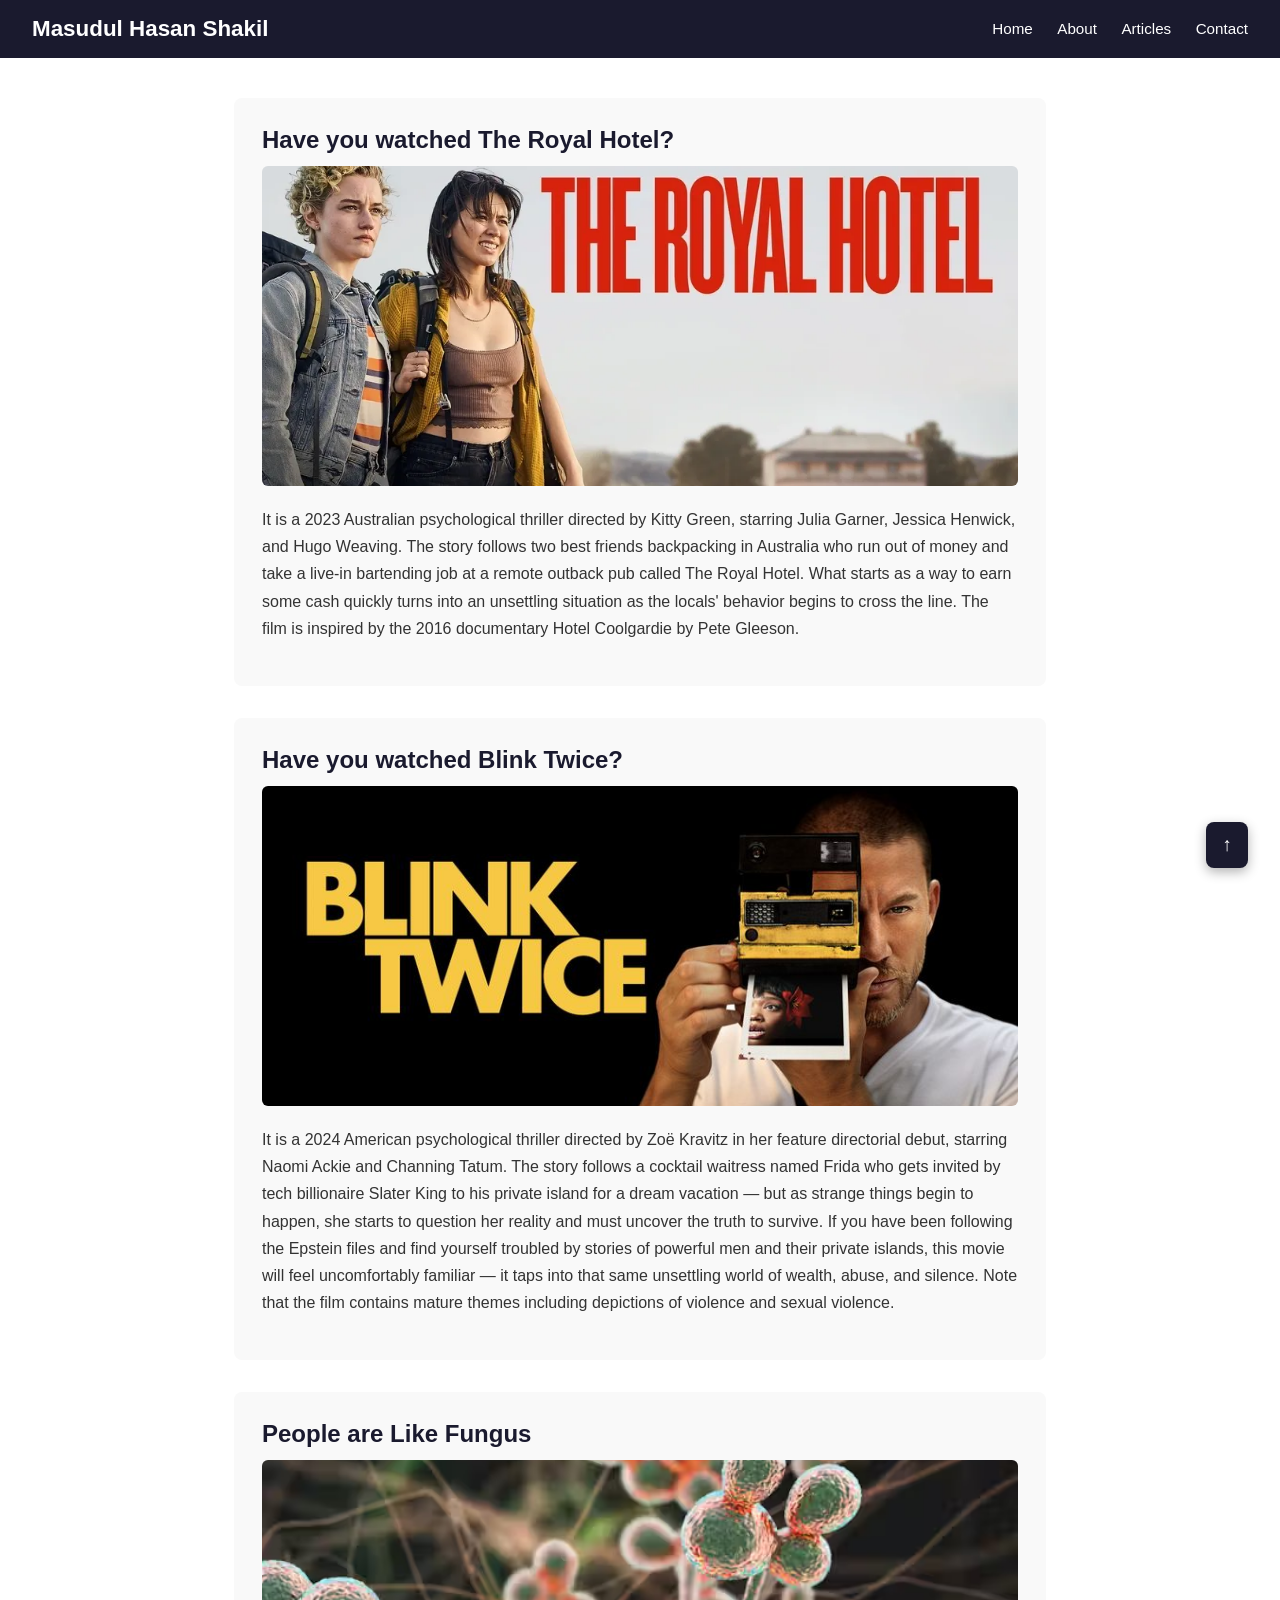
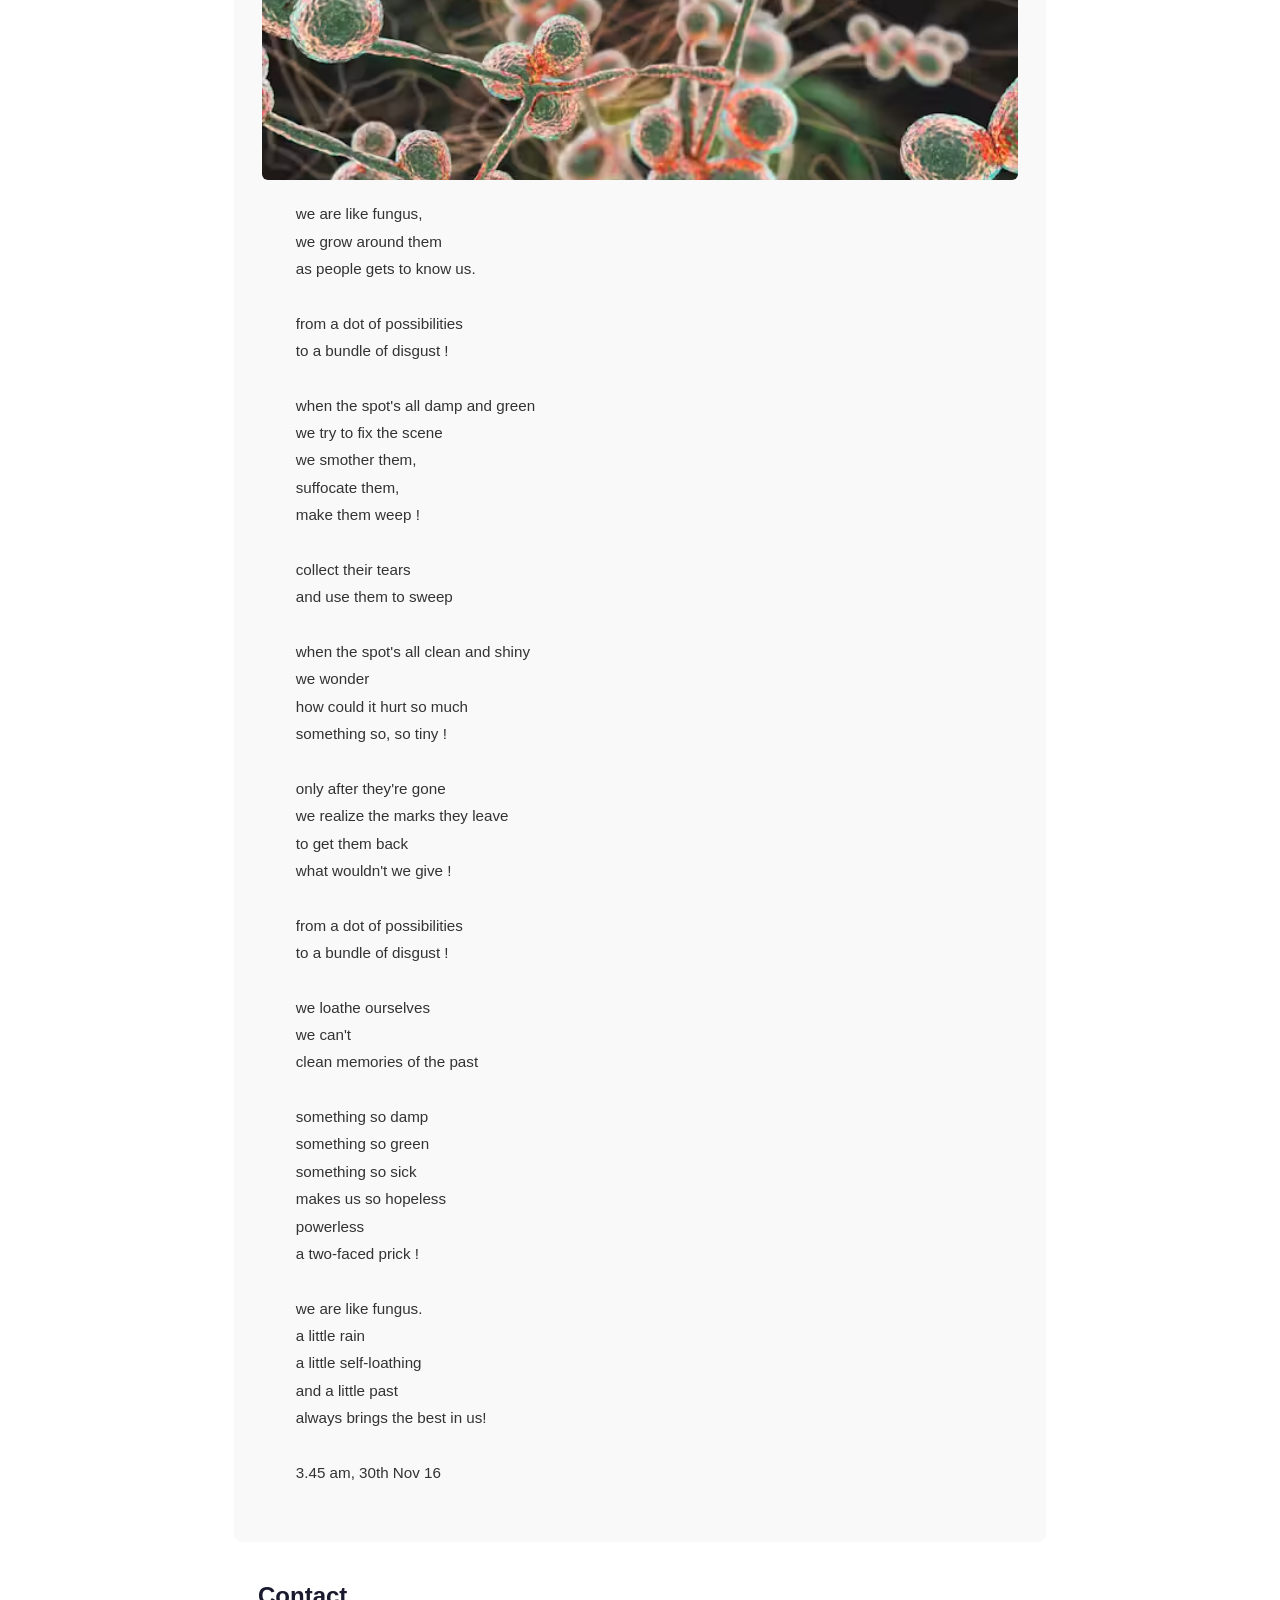
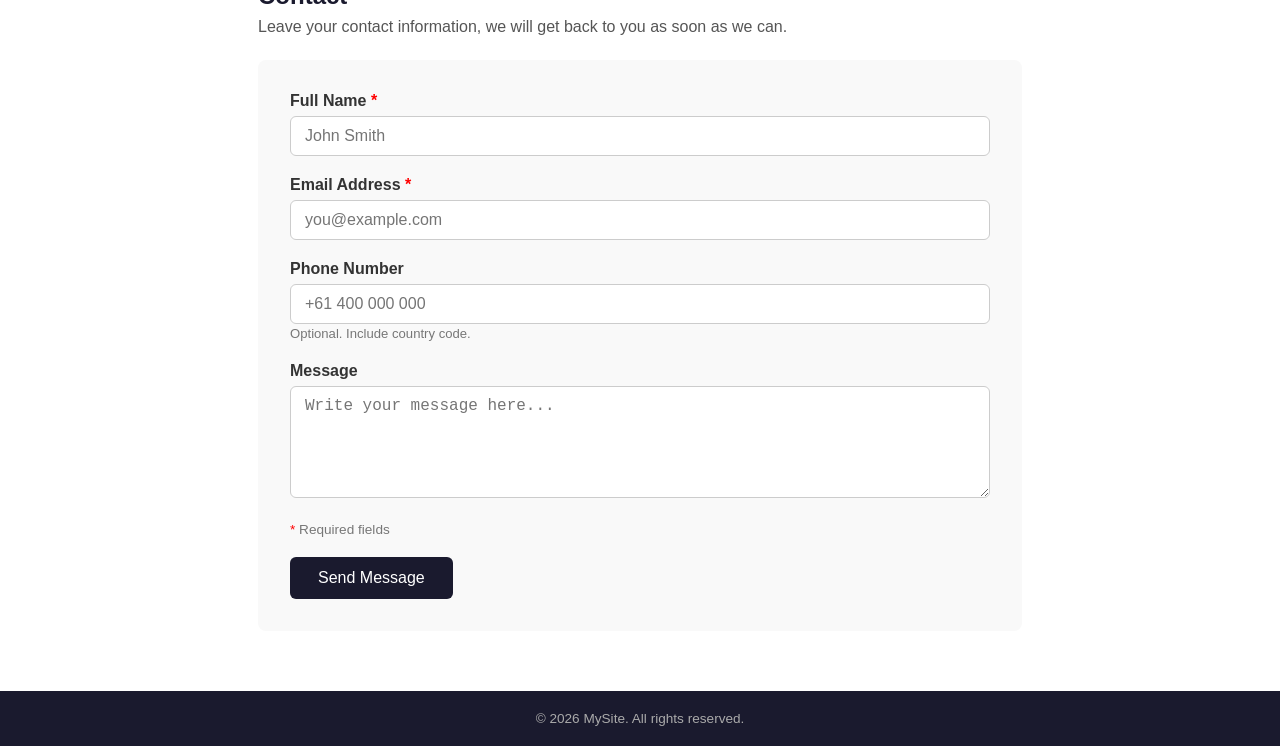
==== index.html @ ecc695ae "Improved ARIA tags" ====
<!DOCTYPE html>
<html lang="en">
<head>
  <meta charset="UTF-8" />
  <meta name="viewport" content="width=device-width, initial-scale=1.0" />
  <meta name="description" content="A simple web page demonstrating HTML5 semantic structure and layout." />
  <title>Masudul Hasan Shakil</title>
  <style>
    * { margin: 0; padding: 0; box-sizing: border-box; }
    body { font-family: Bahnschrift, sans-serif; color: #333; }

    header { background: #1a1a2e; color: white; padding: 16px 32px; display: flex; justify-content: space-between; align-items: center; }
    header h1 { font-size: 1.4rem; }
    nav a { color: white; text-decoration: none; margin-left: 20px; font-size: 0.95rem; }
    nav a:hover { text-decoration: underline; }

    main { max-width: 860px; margin: 40px auto; padding: 0 24px; }

    article { background: #f9f9f9; border-radius: 8px; padding: 28px; margin-bottom: 32px; }
    article h2 { margin-bottom: 12px; color: #1a1a2e; }
    article p { line-height: 1.7; margin-bottom: 16px; }
    article img { width: 100%; max-height: 320px; object-fit: cover; border-radius: 6px; margin-bottom: 16px; }

    footer { background: #1a1a2e; color: #aaa; text-align: center; padding: 20px; font-size: 0.85rem; }

    /* Input focus highlight */
    input:focus, textarea:focus {
      outline: 2px solid #1a1a2e;
      border-color: #1a1a2e;
    }

    /* Red border on invalid fields after user interacts */
    input:not(:placeholder-shown):invalid,
    textarea:not(:placeholder-shown):invalid {
      border-color: red;
    }

    /* Show error message when field is invalid and touched */
    input:not(:placeholder-shown):invalid + span,
    textarea:not(:placeholder-shown):invalid + span {
      display: block !important;
    }

    /* Green border when valid */
    input:not(:placeholder-shown):valid,
    textarea:not(:placeholder-shown):valid {
      border-color: green;
    }

    /* Button hover */
    button[type="submit"]:hover {
      background: #2a2a4e;
    }

    /* Button focus for keyboard users */
    button[type="submit"]:focus {
      outline: 2px solid #1a1a2e;
      outline-offset: 3px;
    }
  </style>
</head>
<body>

  <!-- ARIA: banner is the landmark role for the site header -->
  <header role="banner">
    <h1>Masudul Hasan Shakil</h1>
    <!-- ARIA: navigation landmark with a label so screen readers can name it -->
    <nav role="navigation" aria-label="Main navigation">
      <a href="#">Home</a>
      <a href="#">About</a>
      <a href="#">Articles</a>
      <a href="#contact">Contact</a>
    </nav>
  </header>

  <!-- ARIA: main landmark identifies the primary content area -->
  <main role="main">

    <!-- ARIA: each article is labelled by its heading via aria-labelledby -->
    <article aria-labelledby="article-royal-hotel">
      <h2 id="article-royal-hotel">Have you watched The Royal Hotel?</h2>
      <!-- ARIA: link opens in new tab — aria-label warns the user -->
      <a href="https://www.imdb.com/title/tt18363072/" target="_blank" aria-label="The Royal Hotel on IMDB (opens in new tab)">
        <img
          src="theroyalhotel.webp"
          alt="The Royal Hotel 2023 movie poster featuring Julia Garner and Jessica Henwick"
        />
      </a>
      <p>
        It is a 2023 Australian psychological thriller directed by Kitty Green, starring Julia Garner, Jessica Henwick, and Hugo Weaving. The story follows two best friends backpacking in Australia who run out of money and take a live-in bartending job at a remote outback pub called The Royal Hotel. What starts as a way to earn some cash quickly turns into an unsettling situation as the locals' behavior begins to cross the line. The film is inspired by the 2016 documentary Hotel Coolgardie by Pete Gleeson.
      </p>
    </article>

    <article aria-labelledby="article-blink-twice">
      <h2 id="article-blink-twice">Have you watched Blink Twice?</h2>
      <a href="https://www.imdb.com/title/tt14858658/" target="_blank" aria-label="Blink Twice on IMDB (opens in new tab)">
        <img
          src="blink-twice.jpg"
          alt="Blink Twice 2024 movie poster featuring Naomi Ackie and Channing Tatum"
        />
      </a>
      <p>
        It is a 2024 American psychological thriller directed by Zoë Kravitz in her feature directorial debut, starring Naomi Ackie and Channing Tatum. The story follows a cocktail waitress named Frida who gets invited by tech billionaire Slater King to his private island for a dream vacation — but as strange things begin to happen, she starts to question her reality and must uncover the truth to survive. If you have been following the Epstein files and find yourself troubled by stories of powerful men and their private islands, this movie will feel uncomfortably familiar — it taps into that same unsettling world of wealth, abuse, and silence. Note that the film contains mature themes including depictions of violence and sexual violence.
      </p>
    </article>

    <!-- ARIA: role="region" with aria-labelledby makes this a named landmark -->
    <article aria-labelledby="article-poem" role="region">
      <h2 id="article-poem">People are Like Fungus</h2>
      <img
        src="fungus.avif"
        alt="Poem illustration"
      />
      <!-- ARIA: role="doc-poem" identifies this as a poem for assistive technology -->
      <pre role="doc-poem" aria-label="Poem: We Are Like Fungus, written at 3:45am 30th November 2016" style="font-family: inherit; white-space: pre-wrap; line-height: 1.8; font-size: 0.95rem;">
        we are like fungus,
        we grow around them
        as people gets to know us.

        from a dot of possibilities
        to a bundle of disgust !

        when the spot's all damp and green
        we try to fix the scene
        we smother them,
        suffocate them,
        make them weep !

        collect their tears
        and use them to sweep

        when the spot's all clean and shiny
        we wonder
        how could it hurt so much
        something so, so tiny !

        only after they're gone
        we realize the marks they leave
        to get them back
        what wouldn't we give !

        from a dot of possibilities
        to a bundle of disgust !

        we loathe ourselves
        we can't
        clean memories of the past

        something so damp
        something so green
        something so sick
        makes us so hopeless
        powerless
        a two-faced prick !

        we are like fungus.
        a little rain
        a little self-loathing
        and a little past
        always brings the best in us!

        3.45 am, 30th Nov 16
      </pre>
    </article>

    <!-- ARIA: role="form" with aria-labelledby makes the form a named landmark -->
    <section id="contact" role="region" aria-labelledby="contact-heading" style="max-width: 860px; margin: 40px auto 60px; padding: 0 24px;">
      <h2 id="contact-heading" style="color: #1a1a2e; margin-bottom: 8px;">Contact</h2>
      <p style="margin-bottom: 24px; color: #555;">Leave your contact information, we will get back to you as soon as we can.</p>

      <form
        action="#"
        method="POST"
        novalidate
        role="form"
        aria-label="Contact form"
        style="background: #f9f9f9; padding: 32px; border-radius: 8px;"
      >

        <!-- Name -->
        <div style="margin-bottom: 20px;">
          <label for="name" style="display: block; font-weight: bold; margin-bottom: 6px;">
            Full Name <span aria-hidden="true" style="color: red;">*</span>
          </label>
          <input
            type="text"
            id="name"
            name="name"
            required
            autocomplete="name"
            placeholder="John Smith"
            aria-describedby="name-error"
            style="width: 100%; padding: 10px 14px; border: 1px solid #ccc; border-radius: 6px; font-size: 1rem; outline-offset: 2px;"
          />
          <!-- ARIA: role="alert" means screen readers announce this automatically when it appears -->
          <span id="name-error" role="alert" aria-live="polite" style="color: red; font-size: 0.85rem; display: none;">Please enter your full name.</span>
        </div>

        <!-- Email -->
        <div style="margin-bottom: 20px;">
          <label for="email" style="display: block; font-weight: bold; margin-bottom: 6px;">
            Email Address <span aria-hidden="true" style="color: red;">*</span>
          </label>
          <input
            type="email"
            id="email"
            name="email"
            required
            autocomplete="email"
            placeholder="you@example.com"
            aria-describedby="email-error"
            style="width: 100%; padding: 10px 14px; border: 1px solid #ccc; border-radius: 6px; font-size: 1rem; outline-offset: 2px;"
          />
          <span id="email-error" role="alert" aria-live="polite" style="color: red; font-size: 0.85rem; display: none;">Please enter a valid email address.</span>
        </div>

        <!-- Phone -->
        <div style="margin-bottom: 20px;">
          <label for="phone" style="display: block; font-weight: bold; margin-bottom: 6px;">
            Phone Number
          </label>
          <input
            type="tel"
            id="phone"
            name="phone"
            autocomplete="tel"
            placeholder="+61 400 000 000"
            aria-describedby="phone-hint"
            style="width: 100%; padding: 10px 14px; border: 1px solid #ccc; border-radius: 6px; font-size: 1rem; outline-offset: 2px;"
          />
          <!-- ARIA: aria-describedby links this hint text to the input above -->
          <span id="phone-hint" style="font-size: 0.82rem; color: #777;">Optional. Include country code.</span>
        </div>

        <!-- Message -->
        <div style="margin-bottom: 20px;">
          <label for="message" style="display: block; font-weight: bold; margin-bottom: 6px;">
            Message
          </label>
          <textarea
            id="message"
            name="message"
            rows="5"
            placeholder="Write your message here..."
            aria-describedby="message-hint"
            style="width: 100%; padding: 10px 14px; border: 1px solid #ccc; border-radius: 6px; font-size: 1rem; resize: vertical; outline-offset: 2px;"
          ></textarea>
          <span id="message-hint" style="color: red; font-size: 0.85rem; display: none;">Please enter a message.</span>
        </div>

        <!-- Required note -->
        <!-- ARIA: aria-hidden hides the decorative asterisk, the text explains it -->
        <p style="font-size: 0.85rem; color: #777; margin-bottom: 20px;">
          <span aria-hidden="true" style="color: red;">*</span> Required fields
        </p>

        <!-- Submit -->
        <button
          type="submit"
          aria-label="Submit contact form"
          style="background: #1a1a2e; color: white; border: none; padding: 12px 28px; border-radius: 6px; font-size: 1rem; cursor: pointer;"
        >Send Message</button>

      </form>
    </section>

    <!-- ARIA: aria-label describes the button purpose for screen readers -->
    <button
      onclick="window.scrollTo({top: 0, behavior: 'smooth'})"
      aria-label="Back to top of page"
      title="Back to top"
      style="
        position: fixed;
        bottom: 32px;
        right: 32px;
        background: #1a1a2e;
        color: white;
        border: none;
        padding: 12px 16px;
        border-radius: 8px;
        font-size: 1.2rem;
        cursor: pointer;
        box-shadow: 0 4px 12px rgba(0,0,0,0.3);
        transition: opacity 0.3s;
      ">↑</button>

  </main>

  <!-- ARIA: contentinfo is the landmark role for the site footer -->
  <footer role="contentinfo">
    <p>&copy; 2026 MySite. All rights reserved.</p>
  </footer>

</body>
</html>
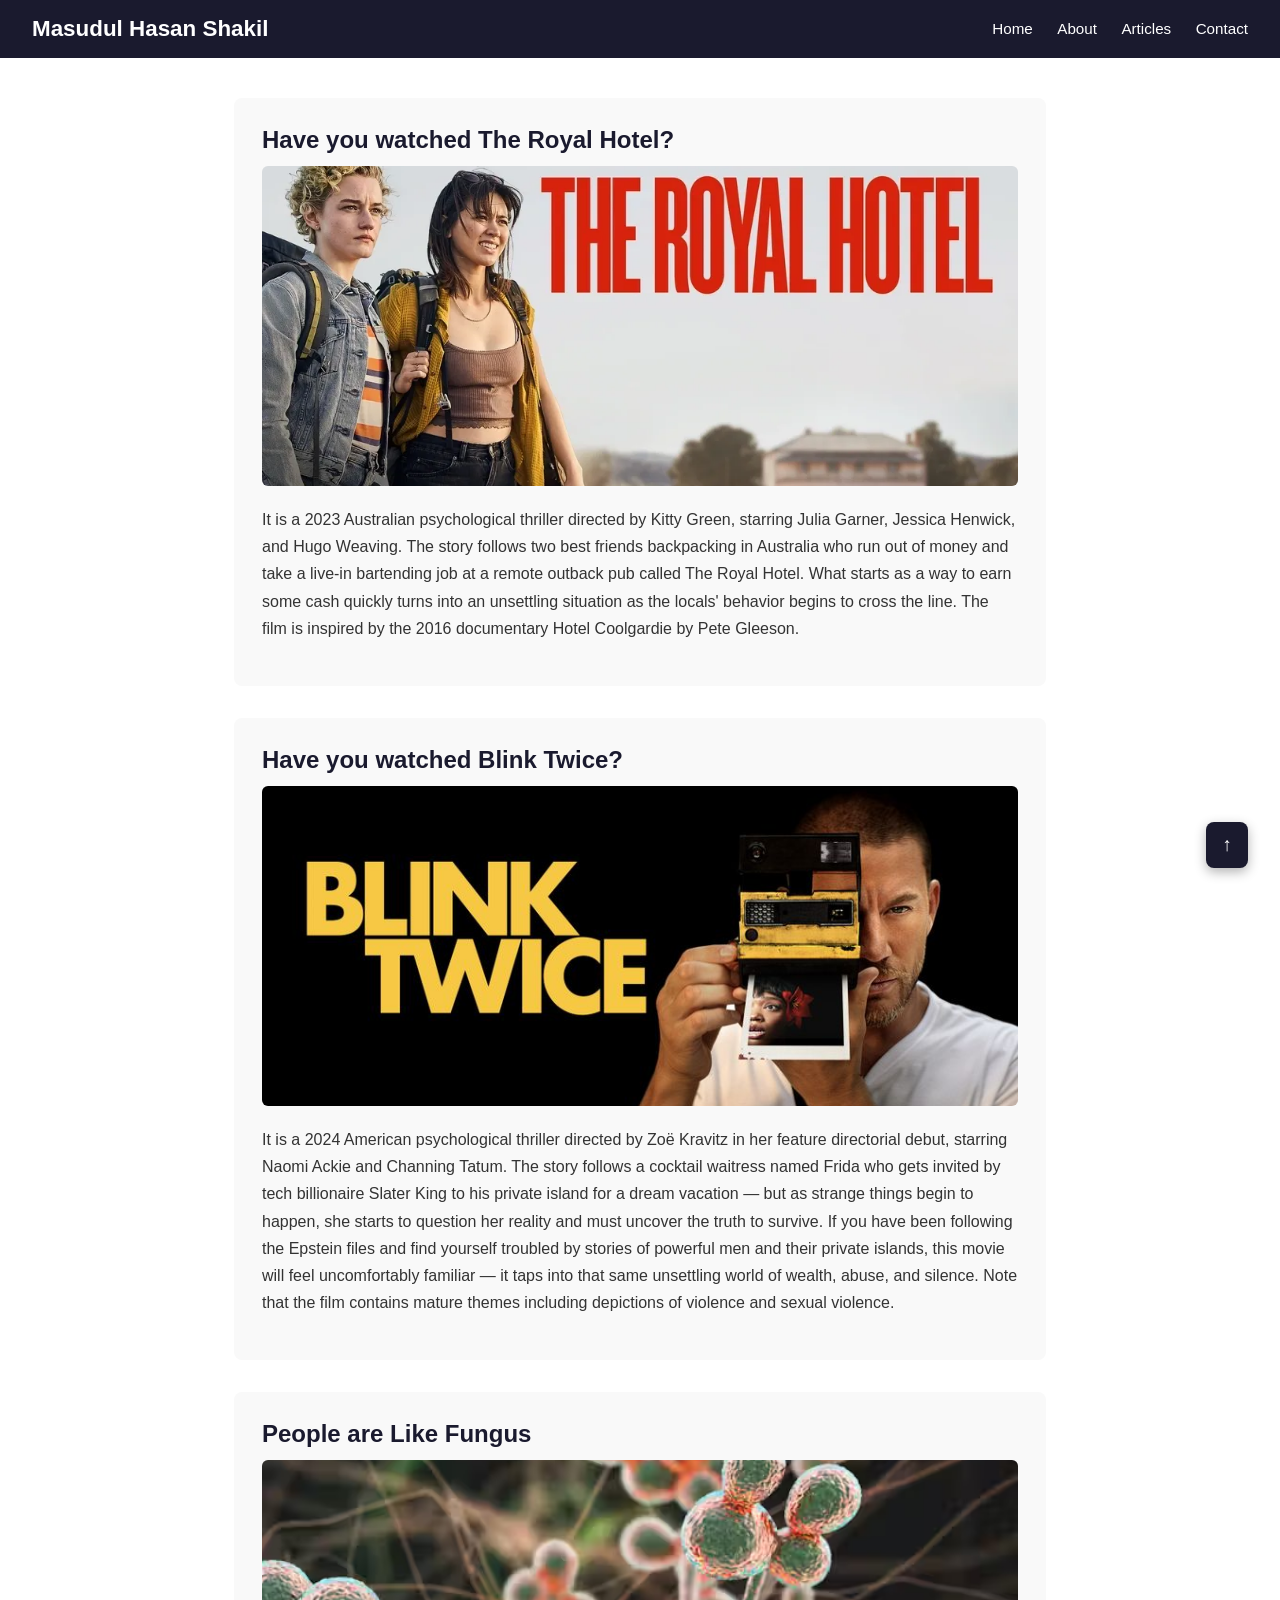
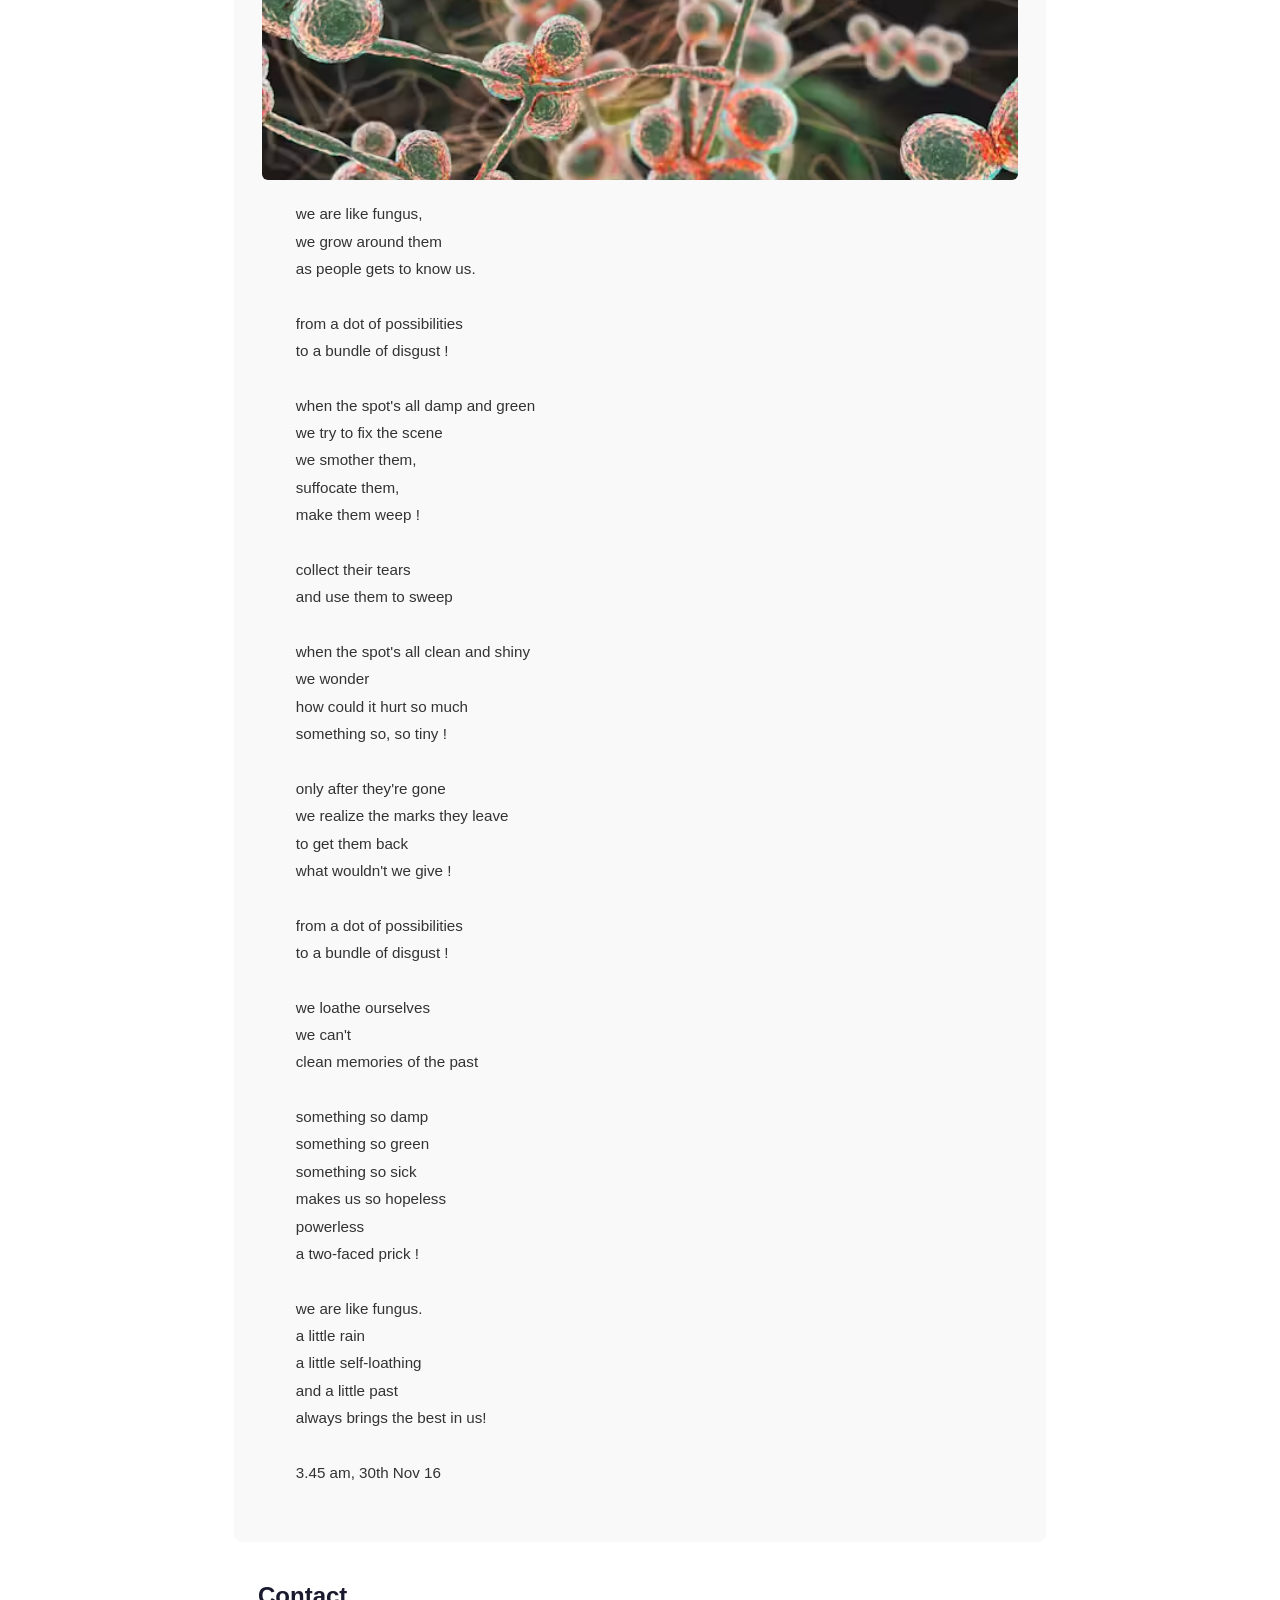
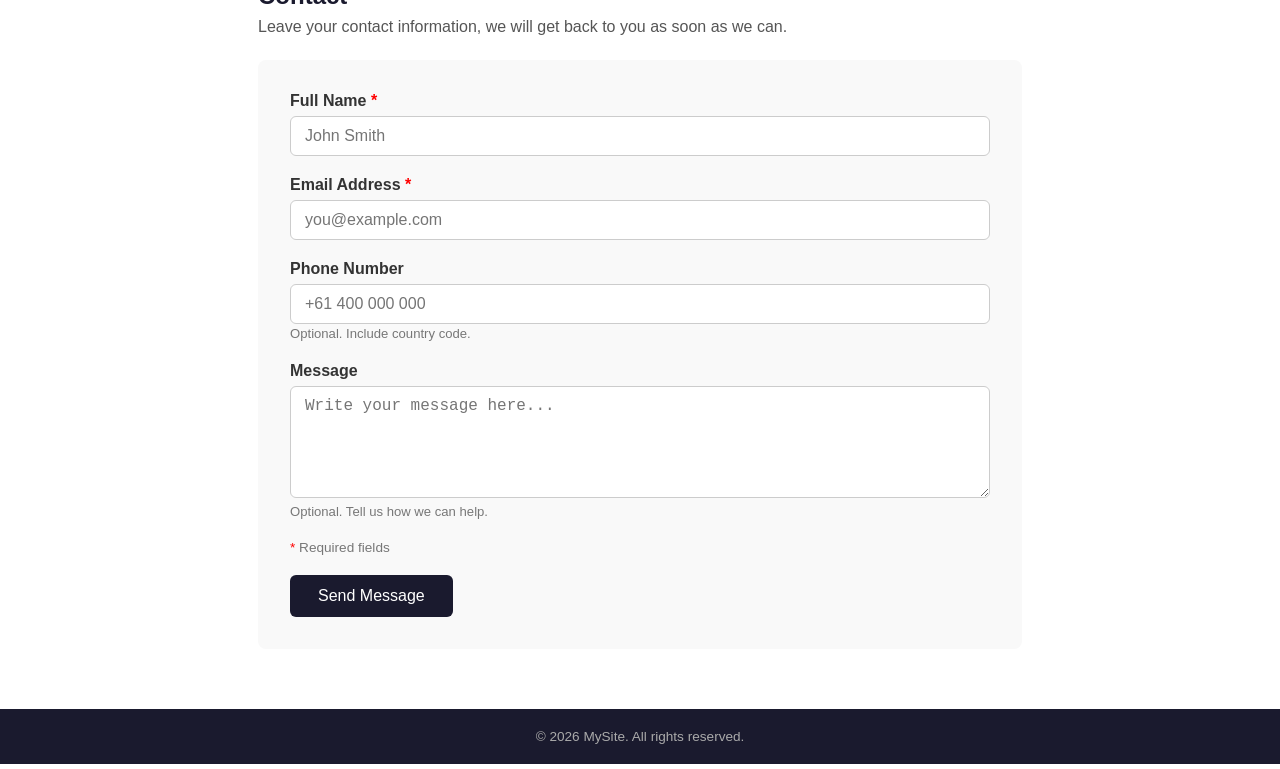
==== commit 082de04a: "Update" ====
--- a/index.html
+++ b/index.html
@@ -61,11 +61,9 @@
 </head>
 <body>
 
-  <!-- ARIA: banner is the landmark role for the site header -->
-  <header role="banner">
+  <header>
     <h1>Masudul Hasan Shakil</h1>
-    <!-- ARIA: navigation landmark with a label so screen readers can name it -->
-    <nav role="navigation" aria-label="Main navigation">
+    <nav aria-label="Main navigation">
       <a href="#">Home</a>
       <a href="#">About</a>
       <a href="#">Articles</a>
@@ -73,13 +71,10 @@
     </nav>
   </header>
 
-  <!-- ARIA: main landmark identifies the primary content area -->
-  <main role="main">
-
-    <!-- ARIA: each article is labelled by its heading via aria-labelledby -->
+  <main>
+
     <article aria-labelledby="article-royal-hotel">
       <h2 id="article-royal-hotel">Have you watched The Royal Hotel?</h2>
-      <!-- ARIA: link opens in new tab — aria-label warns the user -->
       <a href="https://www.imdb.com/title/tt18363072/" target="_blank" aria-label="The Royal Hotel on IMDB (opens in new tab)">
         <img
           src="theroyalhotel.webp"
@@ -104,15 +99,13 @@
       </p>
     </article>
 
-    <!-- ARIA: role="region" with aria-labelledby makes this a named landmark -->
-    <article aria-labelledby="article-poem" role="region">
+    <article aria-labelledby="article-poem">
       <h2 id="article-poem">People are Like Fungus</h2>
       <img
         src="fungus.avif"
         alt="Poem illustration"
       />
-      <!-- ARIA: role="doc-poem" identifies this as a poem for assistive technology -->
-      <pre role="doc-poem" aria-label="Poem: We Are Like Fungus, written at 3:45am 30th November 2016" style="font-family: inherit; white-space: pre-wrap; line-height: 1.8; font-size: 0.95rem;">
+      <pre aria-label="Poem: We Are Like Fungus, written at 3:45am 30th November 2016" style="font-family: inherit; white-space: pre-wrap; line-height: 1.8; font-size: 0.95rem;">
         we are like fungus,
         we grow around them
         as people gets to know us.
@@ -163,7 +156,6 @@
       </pre>
     </article>
 
-    <!-- ARIA: role="form" with aria-labelledby makes the form a named landmark -->
     <section id="contact" role="region" aria-labelledby="contact-heading" style="max-width: 860px; margin: 40px auto 60px; padding: 0 24px;">
       <h2 id="contact-heading" style="color: #1a1a2e; margin-bottom: 8px;">Contact</h2>
       <p style="margin-bottom: 24px; color: #555;">Leave your contact information, we will get back to you as soon as we can.</p>
@@ -172,7 +164,6 @@
         action="#"
         method="POST"
         novalidate
-        role="form"
         aria-label="Contact form"
         style="background: #f9f9f9; padding: 32px; border-radius: 8px;"
       >
@@ -192,7 +183,6 @@
             aria-describedby="name-error"
             style="width: 100%; padding: 10px 14px; border: 1px solid #ccc; border-radius: 6px; font-size: 1rem; outline-offset: 2px;"
           />
-          <!-- ARIA: role="alert" means screen readers announce this automatically when it appears -->
           <span id="name-error" role="alert" aria-live="polite" style="color: red; font-size: 0.85rem; display: none;">Please enter your full name.</span>
         </div>
 
@@ -228,7 +218,6 @@
             aria-describedby="phone-hint"
             style="width: 100%; padding: 10px 14px; border: 1px solid #ccc; border-radius: 6px; font-size: 1rem; outline-offset: 2px;"
           />
-          <!-- ARIA: aria-describedby links this hint text to the input above -->
           <span id="phone-hint" style="font-size: 0.82rem; color: #777;">Optional. Include country code.</span>
         </div>
 
@@ -245,11 +234,10 @@
             aria-describedby="message-hint"
             style="width: 100%; padding: 10px 14px; border: 1px solid #ccc; border-radius: 6px; font-size: 1rem; resize: vertical; outline-offset: 2px;"
           ></textarea>
-          <span id="message-hint" style="color: red; font-size: 0.85rem; display: none;">Please enter a message.</span>
+          <span id="message-hint" style="font-size: 0.82rem; color: #777;">Optional. Tell us how we can help.</span>
         </div>
 
         <!-- Required note -->
-        <!-- ARIA: aria-hidden hides the decorative asterisk, the text explains it -->
         <p style="font-size: 0.85rem; color: #777; margin-bottom: 20px;">
           <span aria-hidden="true" style="color: red;">*</span> Required fields
         </p>
@@ -264,7 +252,6 @@
       </form>
     </section>
 
-    <!-- ARIA: aria-label describes the button purpose for screen readers -->
     <button
       onclick="window.scrollTo({top: 0, behavior: 'smooth'})"
       aria-label="Back to top of page"
@@ -286,8 +273,7 @@
 
   </main>
 
-  <!-- ARIA: contentinfo is the landmark role for the site footer -->
-  <footer role="contentinfo">
+  <footer>
     <p>&copy; 2026 MySite. All rights reserved.</p>
   </footer>
 
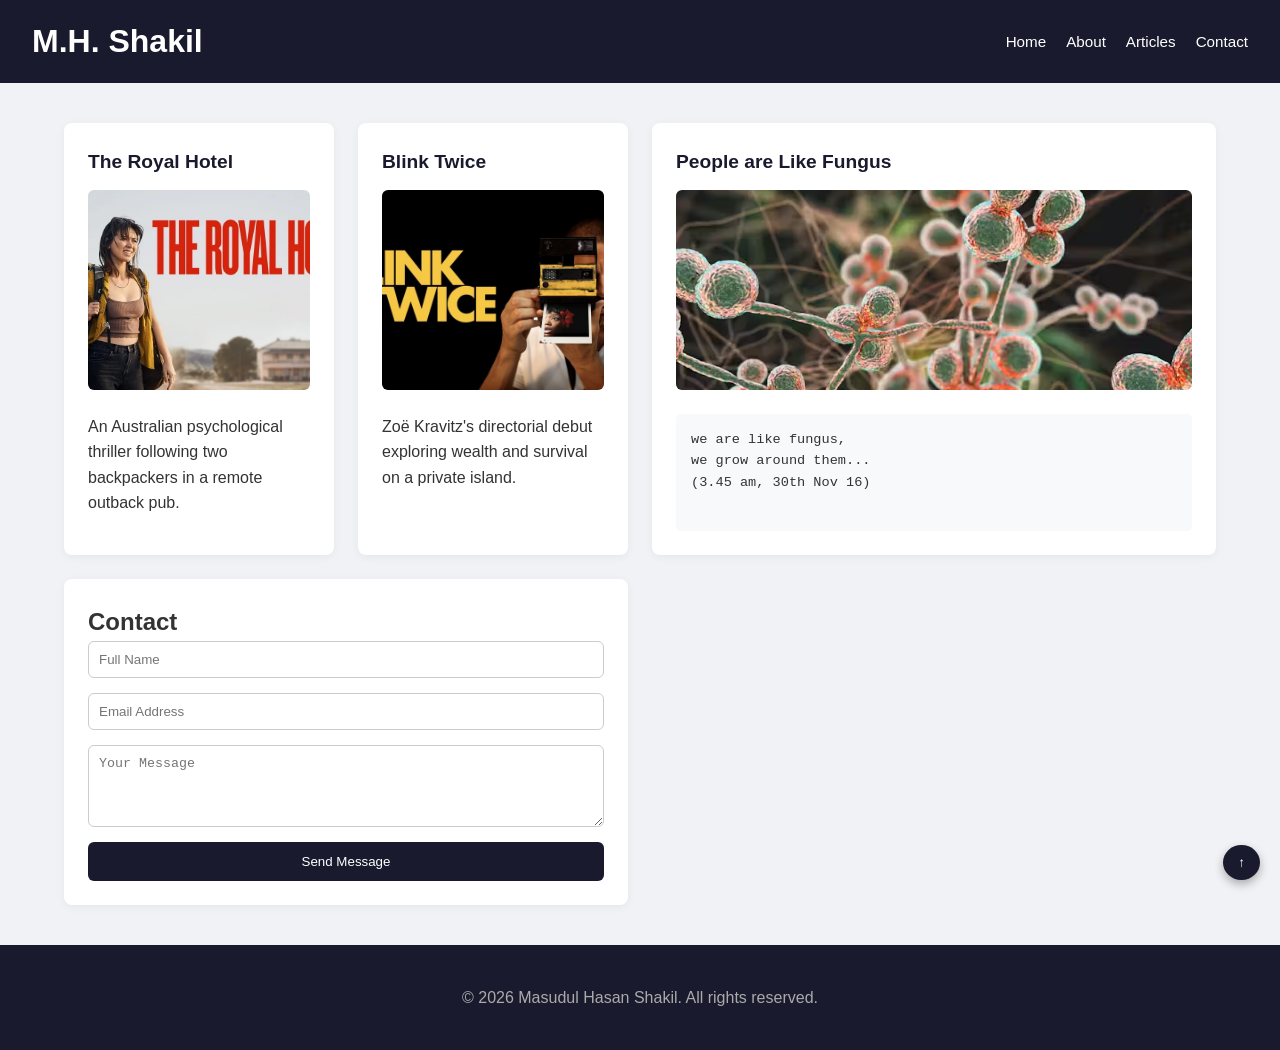
==== commit e7ddf761: "Updated Index" ====
--- a/index.html
+++ b/index.html
@@ -5,277 +5,75 @@
   <meta name="viewport" content="width=device-width, initial-scale=1.0" />
   <meta name="description" content="A simple web page demonstrating HTML5 semantic structure and layout." />
   <title>Masudul Hasan Shakil</title>
-  <style>
-    * { margin: 0; padding: 0; box-sizing: border-box; }
-    body { font-family: Bahnschrift, sans-serif; color: #333; }
-
-    header { background: #1a1a2e; color: white; padding: 16px 32px; display: flex; justify-content: space-between; align-items: center; }
-    header h1 { font-size: 1.4rem; }
-    nav a { color: white; text-decoration: none; margin-left: 20px; font-size: 0.95rem; }
-    nav a:hover { text-decoration: underline; }
-
-    main { max-width: 860px; margin: 40px auto; padding: 0 24px; }
-
-    article { background: #f9f9f9; border-radius: 8px; padding: 28px; margin-bottom: 32px; }
-    article h2 { margin-bottom: 12px; color: #1a1a2e; }
-    article p { line-height: 1.7; margin-bottom: 16px; }
-    article img { width: 100%; max-height: 320px; object-fit: cover; border-radius: 6px; margin-bottom: 16px; }
-
-    footer { background: #1a1a2e; color: #aaa; text-align: center; padding: 20px; font-size: 0.85rem; }
-
-    /* Input focus highlight */
-    input:focus, textarea:focus {
-      outline: 2px solid #1a1a2e;
-      border-color: #1a1a2e;
-    }
-
-    /* Red border on invalid fields after user interacts */
-    input:not(:placeholder-shown):invalid,
-    textarea:not(:placeholder-shown):invalid {
-      border-color: red;
-    }
-
-    /* Show error message when field is invalid and touched */
-    input:not(:placeholder-shown):invalid + span,
-    textarea:not(:placeholder-shown):invalid + span {
-      display: block !important;
-    }
-
-    /* Green border when valid */
-    input:not(:placeholder-shown):valid,
-    textarea:not(:placeholder-shown):valid {
-      border-color: green;
-    }
-
-    /* Button hover */
-    button[type="submit"]:hover {
-      background: #2a2a4e;
-    }
-
-    /* Button focus for keyboard users */
-    button[type="submit"]:focus {
-      outline: 2px solid #1a1a2e;
-      outline-offset: 3px;
-    }
-  </style>
+  <link rel="stylesheet" href="style_week03.css" />
 </head>
 <body>
 
   <header>
-    <h1>Masudul Hasan Shakil</h1>
+    <h1>M.H. Shakil</h1>
     <nav aria-label="Main navigation">
-      <a href="#">Home</a>
-      <a href="#">About</a>
-      <a href="#">Articles</a>
-      <a href="#contact">Contact</a>
+      <input type="checkbox" id="menu-toggle">
+      <label for="menu-toggle" class="hamburger">
+        <span></span>
+        <span></span>
+        <span></span>
+      </label>
+      <ul class="nav-menu">
+        <li><a href="#">Home</a></li>
+        <li><a href="#">About</a></li>
+        <li><a href="#">Articles</a></li>
+        <li><a href="#contact">Contact</a></li>
+      </ul>
     </nav>
   </header>
 
   <main>
-
     <article aria-labelledby="article-royal-hotel">
-      <h2 id="article-royal-hotel">Have you watched The Royal Hotel?</h2>
-      <a href="https://www.imdb.com/title/tt18363072/" target="_blank" aria-label="The Royal Hotel on IMDB (opens in new tab)">
-        <img
-          src="theroyalhotel.webp"
-          alt="The Royal Hotel 2023 movie poster featuring Julia Garner and Jessica Henwick"
-        />
+      <h2 id="article-royal-hotel">The Royal Hotel</h2>
+      <a href="https://www.imdb.com/title/tt18363072/" target="_blank">
+        <img src="theroyalhotel.webp" alt="The Royal Hotel poster" />
       </a>
-      <p>
-        It is a 2023 Australian psychological thriller directed by Kitty Green, starring Julia Garner, Jessica Henwick, and Hugo Weaving. The story follows two best friends backpacking in Australia who run out of money and take a live-in bartending job at a remote outback pub called The Royal Hotel. What starts as a way to earn some cash quickly turns into an unsettling situation as the locals' behavior begins to cross the line. The film is inspired by the 2016 documentary Hotel Coolgardie by Pete Gleeson.
-      </p>
+      <p>An Australian psychological thriller following two backpackers in a remote outback pub.</p>
     </article>
 
     <article aria-labelledby="article-blink-twice">
-      <h2 id="article-blink-twice">Have you watched Blink Twice?</h2>
-      <a href="https://www.imdb.com/title/tt14858658/" target="_blank" aria-label="Blink Twice on IMDB (opens in new tab)">
-        <img
-          src="blink-twice.jpg"
-          alt="Blink Twice 2024 movie poster featuring Naomi Ackie and Channing Tatum"
-        />
+      <h2 id="article-blink-twice">Blink Twice</h2>
+      <a href="https://www.imdb.com/title/tt14858658/" target="_blank">
+        <img src="blink-twice.jpg" alt="Blink Twice poster" />
       </a>
-      <p>
-        It is a 2024 American psychological thriller directed by Zoë Kravitz in her feature directorial debut, starring Naomi Ackie and Channing Tatum. The story follows a cocktail waitress named Frida who gets invited by tech billionaire Slater King to his private island for a dream vacation — but as strange things begin to happen, she starts to question her reality and must uncover the truth to survive. If you have been following the Epstein files and find yourself troubled by stories of powerful men and their private islands, this movie will feel uncomfortably familiar — it taps into that same unsettling world of wealth, abuse, and silence. Note that the film contains mature themes including depictions of violence and sexual violence.
-      </p>
+      <p>Zoë Kravitz's directorial debut exploring wealth and survival on a private island.</p>
     </article>
 
-    <article aria-labelledby="article-poem">
-      <h2 id="article-poem">People are Like Fungus</h2>
-      <img
-        src="fungus.avif"
-        alt="Poem illustration"
-      />
-      <pre aria-label="Poem: We Are Like Fungus, written at 3:45am 30th November 2016" style="font-family: inherit; white-space: pre-wrap; line-height: 1.8; font-size: 0.95rem;">
-        we are like fungus,
-        we grow around them
-        as people gets to know us.
-
-        from a dot of possibilities
-        to a bundle of disgust !
-
-        when the spot's all damp and green
-        we try to fix the scene
-        we smother them,
-        suffocate them,
-        make them weep !
-
-        collect their tears
-        and use them to sweep
-
-        when the spot's all clean and shiny
-        we wonder
-        how could it hurt so much
-        something so, so tiny !
-
-        only after they're gone
-        we realize the marks they leave
-        to get them back
-        what wouldn't we give !
-
-        from a dot of possibilities
-        to a bundle of disgust !
-
-        we loathe ourselves
-        we can't
-        clean memories of the past
-
-        something so damp
-        something so green
-        something so sick
-        makes us so hopeless
-        powerless
-        a two-faced prick !
-
-        we are like fungus.
-        a little rain
-        a little self-loathing
-        and a little past
-        always brings the best in us!
-
-        3.45 am, 30th Nov 16
+    <article id="article-poem" aria-labelledby="poem-heading">
+      <h2 id="poem-heading">People are Like Fungus</h2>
+      <img src="fungus.avif" alt="Poem illustration" />
+      <pre>
+we are like fungus,
+we grow around them...
+(3.45 am, 30th Nov 16)
       </pre>
     </article>
 
-    <section id="contact" role="region" aria-labelledby="contact-heading" style="max-width: 860px; margin: 40px auto 60px; padding: 0 24px;">
-      <h2 id="contact-heading" style="color: #1a1a2e; margin-bottom: 8px;">Contact</h2>
-      <p style="margin-bottom: 24px; color: #555;">Leave your contact information, we will get back to you as soon as we can.</p>
-
-      <form
-        action="#"
-        method="POST"
-        novalidate
-        aria-label="Contact form"
-        style="background: #f9f9f9; padding: 32px; border-radius: 8px;"
-      >
-
-        <!-- Name -->
-        <div style="margin-bottom: 20px;">
-          <label for="name" style="display: block; font-weight: bold; margin-bottom: 6px;">
-            Full Name <span aria-hidden="true" style="color: red;">*</span>
-          </label>
-          <input
-            type="text"
-            id="name"
-            name="name"
-            required
-            autocomplete="name"
-            placeholder="John Smith"
-            aria-describedby="name-error"
-            style="width: 100%; padding: 10px 14px; border: 1px solid #ccc; border-radius: 6px; font-size: 1rem; outline-offset: 2px;"
-          />
-          <span id="name-error" role="alert" aria-live="polite" style="color: red; font-size: 0.85rem; display: none;">Please enter your full name.</span>
-        </div>
-
-        <!-- Email -->
-        <div style="margin-bottom: 20px;">
-          <label for="email" style="display: block; font-weight: bold; margin-bottom: 6px;">
-            Email Address <span aria-hidden="true" style="color: red;">*</span>
-          </label>
-          <input
-            type="email"
-            id="email"
-            name="email"
-            required
-            autocomplete="email"
-            placeholder="you@example.com"
-            aria-describedby="email-error"
-            style="width: 100%; padding: 10px 14px; border: 1px solid #ccc; border-radius: 6px; font-size: 1rem; outline-offset: 2px;"
-          />
-          <span id="email-error" role="alert" aria-live="polite" style="color: red; font-size: 0.85rem; display: none;">Please enter a valid email address.</span>
-        </div>
-
-        <!-- Phone -->
-        <div style="margin-bottom: 20px;">
-          <label for="phone" style="display: block; font-weight: bold; margin-bottom: 6px;">
-            Phone Number
-          </label>
-          <input
-            type="tel"
-            id="phone"
-            name="phone"
-            autocomplete="tel"
-            placeholder="+61 400 000 000"
-            aria-describedby="phone-hint"
-            style="width: 100%; padding: 10px 14px; border: 1px solid #ccc; border-radius: 6px; font-size: 1rem; outline-offset: 2px;"
-          />
-          <span id="phone-hint" style="font-size: 0.82rem; color: #777;">Optional. Include country code.</span>
-        </div>
-
-        <!-- Message -->
-        <div style="margin-bottom: 20px;">
-          <label for="message" style="display: block; font-weight: bold; margin-bottom: 6px;">
-            Message
-          </label>
-          <textarea
-            id="message"
-            name="message"
-            rows="5"
-            placeholder="Write your message here..."
-            aria-describedby="message-hint"
-            style="width: 100%; padding: 10px 14px; border: 1px solid #ccc; border-radius: 6px; font-size: 1rem; resize: vertical; outline-offset: 2px;"
-          ></textarea>
-          <span id="message-hint" style="font-size: 0.82rem; color: #777;">Optional. Tell us how we can help.</span>
-        </div>
-
-        <!-- Required note -->
-        <p style="font-size: 0.85rem; color: #777; margin-bottom: 20px;">
-          <span aria-hidden="true" style="color: red;">*</span> Required fields
-        </p>
-
-        <!-- Submit -->
-        <button
-          type="submit"
-          aria-label="Submit contact form"
-          style="background: #1a1a2e; color: white; border: none; padding: 12px 28px; border-radius: 6px; font-size: 1rem; cursor: pointer;"
-        >Send Message</button>
-
+    <section id="contact" role="region" aria-labelledby="contact-heading">
+      <h2 id="contact-heading">Contact</h2>
+      <form action="#" method="POST" novalidate>
+        <input type="text" placeholder="Full Name" required />
+        <input type="email" placeholder="Email Address" required />
+        <textarea rows="4" placeholder="Your Message"></textarea>
+        <button type="submit">Send Message</button>
       </form>
     </section>
-
-    <button
-      onclick="window.scrollTo({top: 0, behavior: 'smooth'})"
-      aria-label="Back to top of page"
-      title="Back to top"
-      style="
-        position: fixed;
-        bottom: 32px;
-        right: 32px;
-        background: #1a1a2e;
-        color: white;
-        border: none;
-        padding: 12px 16px;
-        border-radius: 8px;
-        font-size: 1.2rem;
-        cursor: pointer;
-        box-shadow: 0 4px 12px rgba(0,0,0,0.3);
-        transition: opacity 0.3s;
-      ">↑</button>
-
   </main>
 
+  <button
+    onclick="window.scrollTo({top: 0, behavior: 'smooth'})"
+    style="position: fixed; bottom: 20px; right: 20px; background: #1a1a2e; color: white; border: none; padding: 10px 15px; border-radius: 50%; cursor: pointer; box-shadow: 0 4px 10px rgba(0,0,0,0.3);">
+    ↑
+  </button>
+
   <footer>
-    <p>&copy; 2026 MySite. All rights reserved.</p>
+    <p>&copy; 2026 Masudul Hasan Shakil. All rights reserved.</p>
   </footer>
 
 </body>
-</html>
+</html>
--- a/style_week03.css
+++ b/style_week03.css
@@ -0,0 +1,89 @@
+
+    /* --- Base Styles & Reset --- */
+    * { margin: 0; padding: 0; box-sizing: border-box; }
+    body { font-family: Bahnschrift, sans-serif; color: #333; line-height: 1.6; background-color: #f0f2f5; }
+
+    /* --- Navigation (Flexbox) --- */
+    header { 
+      background: #1a1a2e; 
+      color: white; 
+      padding: 1rem 2rem; 
+      display: flex; 
+      justify-content: space-between; 
+      align-items: center; 
+      position: sticky;
+      top: 0;
+      z-index: 1000;
+    }
+
+    .nav-menu { display: flex; list-style: none; gap: 20px; }
+    .nav-menu a { color: white; text-decoration: none; font-size: 0.95rem; transition: 0.3s; }
+    .nav-menu a:hover { color: #8e94f2; }
+
+    /* Hamburger Menu Logic */
+    .hamburger { display: none; cursor: pointer; flex-direction: column; gap: 5px; }
+    .hamburger span { width: 25px; height: 3px; background: white; border-radius: 2px; }
+    #menu-toggle { display: none; }
+
+    /* --- Responsive Grid Layout --- */
+    main { 
+      max-width: 1200px; 
+      margin: 40px auto; 
+      padding: 0 24px;
+      display: grid;
+      grid-template-columns: 1fr; /* Mobile Default: 1 Column */
+      gap: 24px;
+    }
+
+    /* Target specific sections for the 4-column flow */
+    article, #contact { 
+      background: white; 
+      border-radius: 8px; 
+      padding: 24px; 
+      box-shadow: 0 2px 10px rgba(0,0,0,0.05);
+      margin: 0; /* Override previous margins for grid */
+    }
+
+    /* Poem article takes up more space horizontally if needed */
+    #article-poem { grid-column: span 1; }
+
+    /* --- Elements --- */
+    article h2 { margin-bottom: 12px; color: #1a1a2e; font-size: 1.2rem; }
+    article img { width: 100%; height: 200px; object-fit: cover; border-radius: 6px; margin-bottom: 16px; }
+    pre { background: #f8f9fa; padding: 15px; border-radius: 5px; font-size: 0.85rem; overflow-x: auto; }
+
+    /* Form Styles */
+    form { display: flex; flex-direction: column; gap: 15px; }
+    input, textarea { width: 100%; padding: 10px; border: 1px solid #ccc; border-radius: 6px; }
+    button[type="submit"] { background: #1a1a2e; color: white; border: none; padding: 12px; border-radius: 6px; cursor: pointer; }
+
+    footer { background: #1a1a2e; color: #aaa; text-align: center; padding: 40px 20px; margin-top: 40px; }
+
+    /* --- Media Queries --- */
+
+    /* Desktop View: 4 Columns */
+    @media (min-width: 1024px) {
+      main {
+        grid-template-columns: repeat(4, 1fr); /* 4 Equal Columns */
+      }
+      /* Optional: Make the contact form or poem span wider for better UI */
+      #contact { grid-column: span 2; }
+      #article-poem { grid-column: span 2; }
+    }
+
+    /* Mobile Navigation */
+    @media (max-width: 768px) {
+      .hamburger { display: flex; }
+      .nav-menu {
+        display: none;
+        flex-direction: column;
+        position: absolute;
+        top: 100%;
+        left: 0;
+        width: 100%;
+        background: #1a1a2e;
+        padding: 20px;
+        text-align: center;
+      }
+      #menu-toggle:checked ~ .nav-menu { display: flex; }
+    }
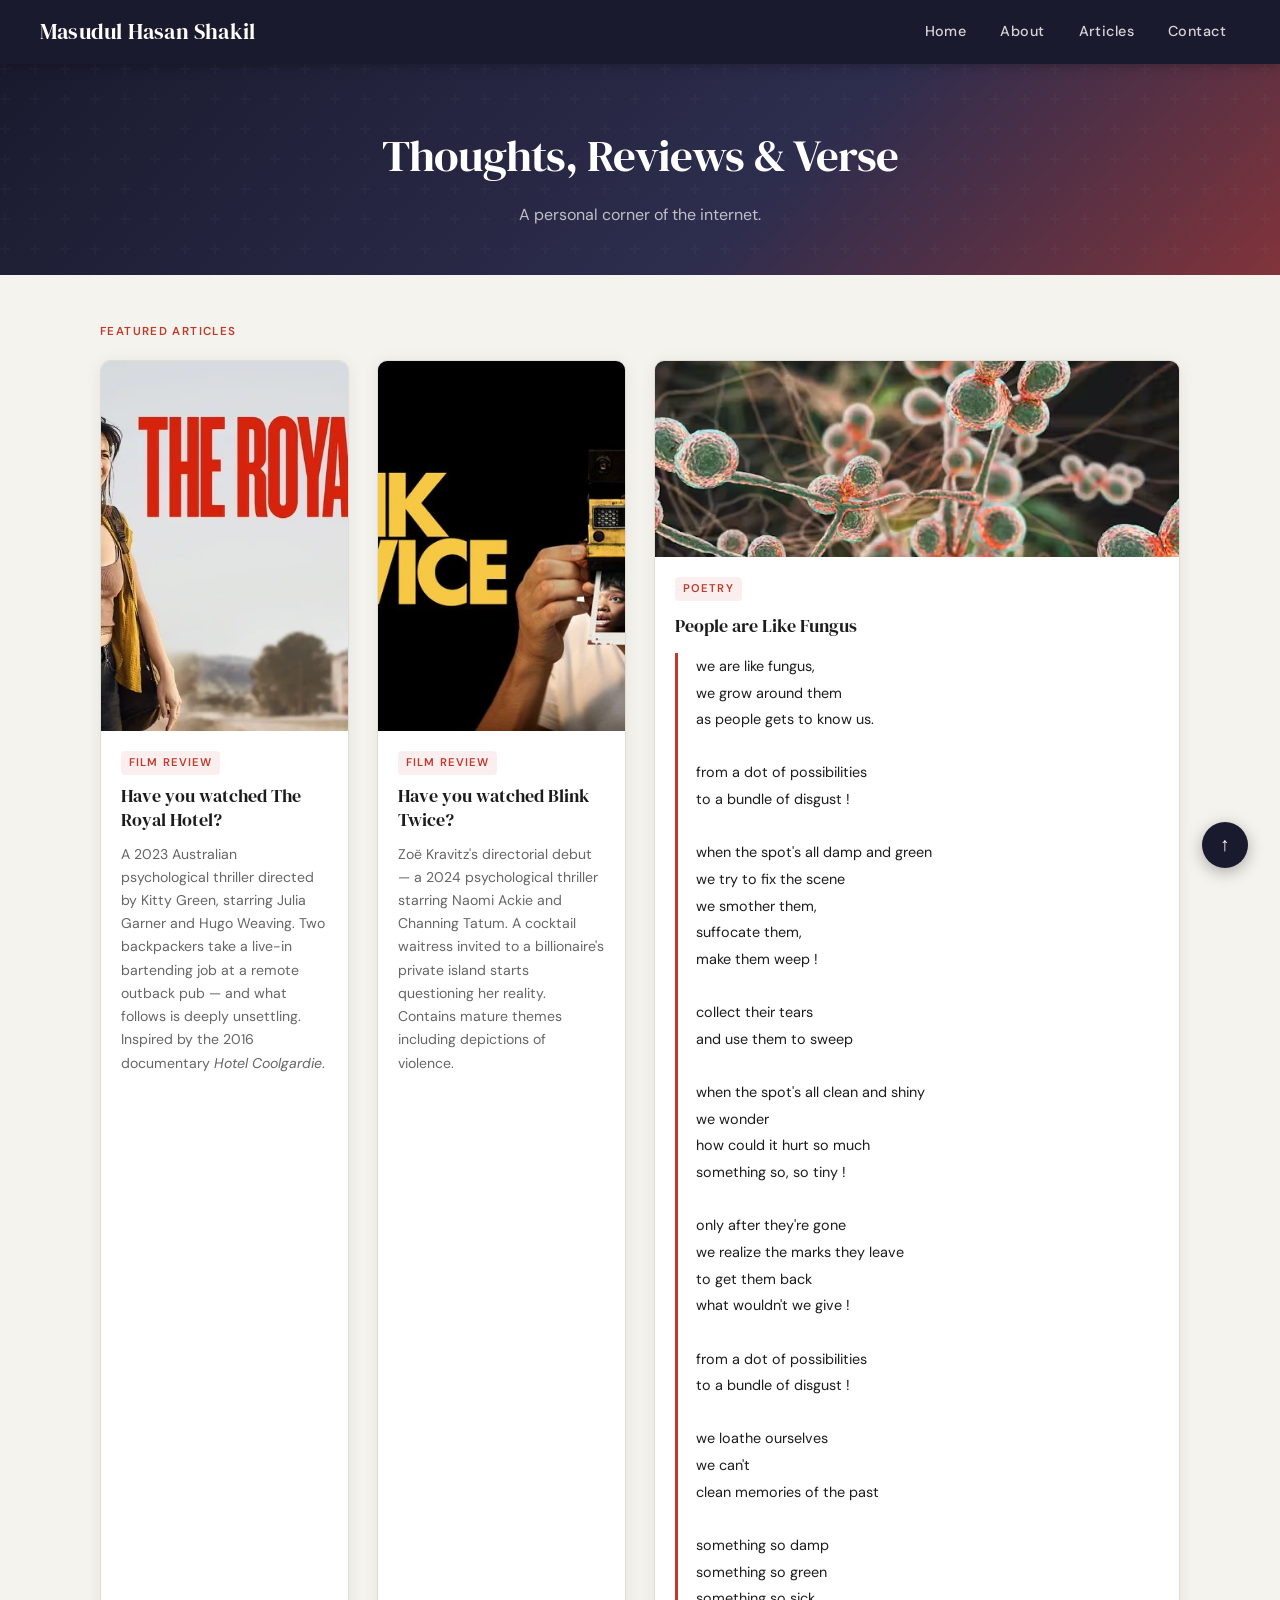
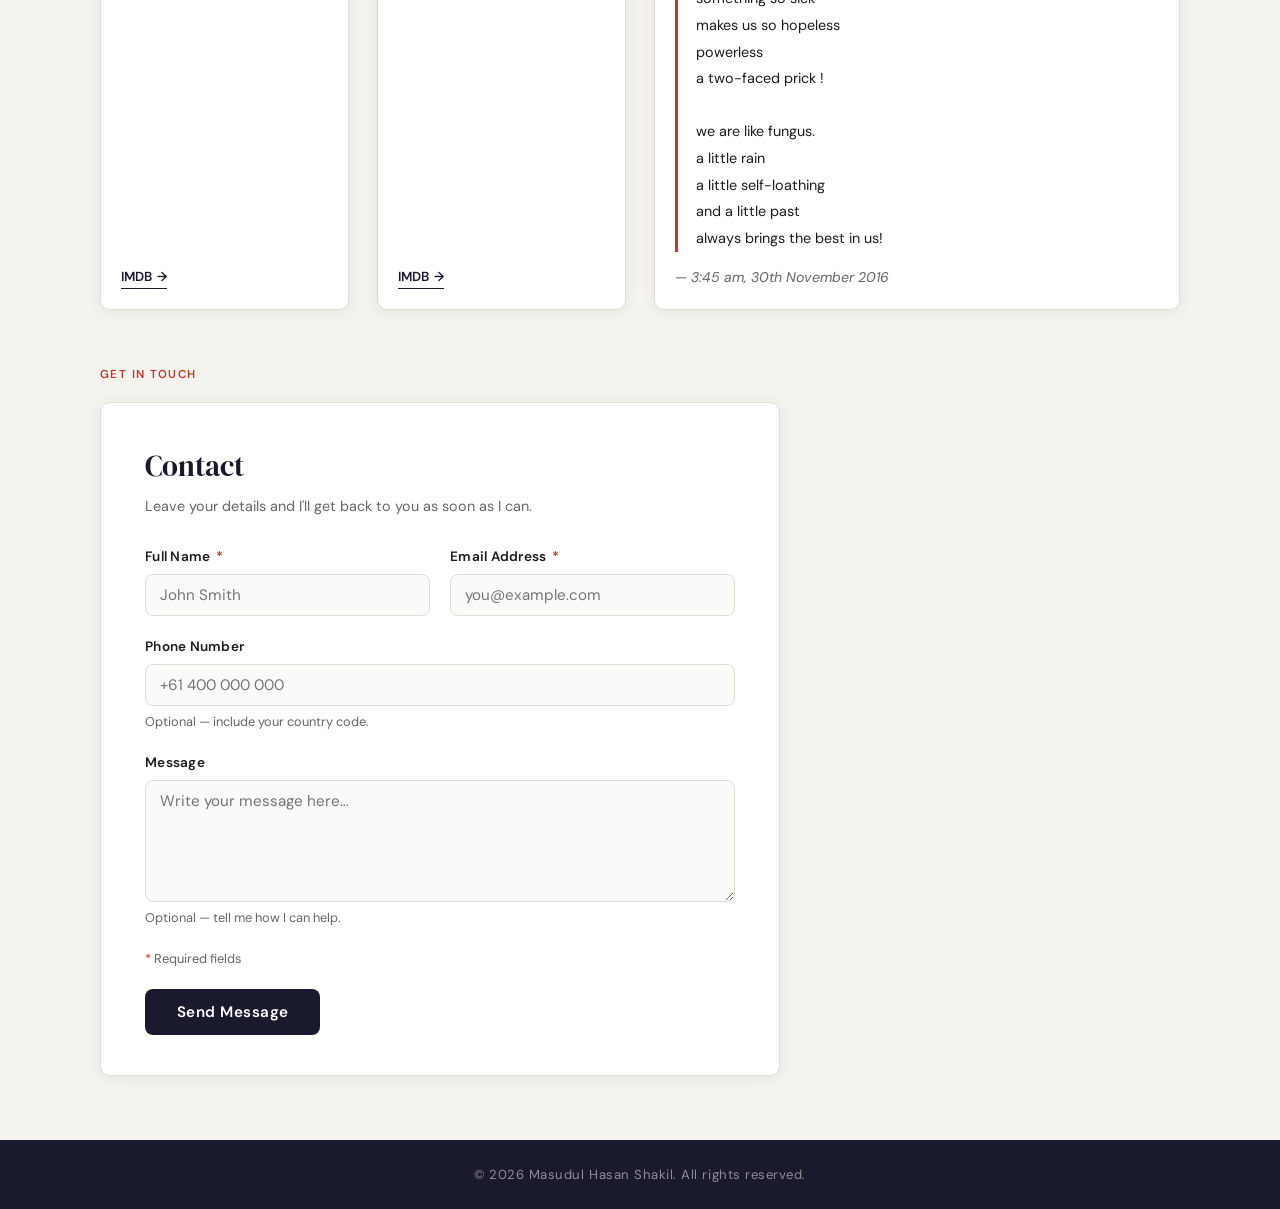
==== commit 97a19073: "Test" ====
--- a/index.html
+++ b/index.html
@@ -5,75 +5,706 @@
   <meta name="viewport" content="width=device-width, initial-scale=1.0" />
   <meta name="description" content="A simple web page demonstrating HTML5 semantic structure and layout." />
   <title>Masudul Hasan Shakil</title>
-  <link rel="stylesheet" href="style_week03.css" />
+  <link rel="preconnect" href="https://fonts.googleapis.com">
+  <link href="https://fonts.googleapis.com/css2?family=DM+Serif+Display:ital@0;1&family=DM+Sans:wght@300;400;500;600&display=swap" rel="stylesheet">
+
+  <style>
+    /* ─── Design Tokens ─── */
+    :root {
+      --bg:         #f5f3ee;
+      --surface:    #ffffff;
+      --ink:        #1c1c1c;
+      --ink-muted:  #666;
+      --accent:     #c0392b;
+      --accent-2:   #1a1a2e;
+      --border:     #e0ddd5;
+      --radius:     10px;
+      --gap:        28px;
+      --font-display: 'DM Serif Display', Georgia, serif;
+      --font-body:    'DM Sans', sans-serif;
+      --shadow:     0 2px 16px rgba(0,0,0,0.07);
+      --transition: 0.22s ease;
+    }
+
+    /* ─── Reset ─── */
+    *, *::before, *::after { margin: 0; padding: 0; box-sizing: border-box; }
+    html { scroll-behavior: smooth; }
+
+    body {
+      font-family: var(--font-body);
+      background: var(--bg);
+      color: var(--ink);
+      font-size: 1rem;
+      line-height: 1.6;
+    }
+
+    /* ─── HEADER & NAV ─── */
+    header {
+      background: var(--accent-2);
+      color: white;
+      padding: 0 40px;
+      display: flex;
+      justify-content: space-between;
+      align-items: center;
+      height: 64px;
+      position: sticky;
+      top: 0;
+      z-index: 100;
+      box-shadow: 0 2px 12px rgba(0,0,0,0.25);
+    }
+
+    .site-title {
+      font-family: var(--font-display);
+      font-size: 1.35rem;
+      letter-spacing: 0.01em;
+      color: white;
+    }
+
+    /* Semantic nav — desktop horizontal menu */
+    nav {
+      display: flex;
+      align-items: center;
+      gap: 6px;
+    }
+
+    nav a {
+      color: rgba(255,255,255,0.82);
+      text-decoration: none;
+      font-size: 0.9rem;
+      font-weight: 500;
+      padding: 6px 14px;
+      border-radius: 6px;
+      transition: background var(--transition), color var(--transition);
+      letter-spacing: 0.03em;
+    }
+
+    nav a:hover,
+    nav a:focus {
+      background: rgba(255,255,255,0.12);
+      color: white;
+      outline: none;
+    }
+
+    /* ── Hamburger button ── hidden on desktop */
+    .hamburger {
+      display: none;
+      flex-direction: column;
+      justify-content: center;
+      gap: 5px;
+      background: none;
+      border: none;
+      cursor: pointer;
+      padding: 8px;
+      border-radius: 6px;
+      transition: background var(--transition);
+    }
+    .hamburger:hover { background: rgba(255,255,255,0.12); }
+    .hamburger span {
+      display: block;
+      width: 24px;
+      height: 2px;
+      background: white;
+      border-radius: 2px;
+      transition: transform var(--transition), opacity var(--transition);
+    }
+
+    /* Animated hamburger → X */
+    .hamburger.open span:nth-child(1) { transform: translateY(7px) rotate(45deg); }
+    .hamburger.open span:nth-child(2) { opacity: 0; }
+    .hamburger.open span:nth-child(3) { transform: translateY(-7px) rotate(-45deg); }
+
+    /* Mobile nav drawer */
+    .nav-drawer {
+      display: none;
+      flex-direction: column;
+      background: var(--accent-2);
+      padding: 12px 20px 20px;
+      border-top: 1px solid rgba(255,255,255,0.08);
+      position: absolute;
+      top: 64px;
+      left: 0;
+      right: 0;
+      z-index: 99;
+      box-shadow: 0 8px 24px rgba(0,0,0,0.3);
+      animation: slideDown 0.2s ease;
+    }
+    .nav-drawer.open { display: flex; }
+    .nav-drawer a {
+      color: rgba(255,255,255,0.85);
+      text-decoration: none;
+      font-size: 1rem;
+      font-weight: 500;
+      padding: 12px 8px;
+      border-bottom: 1px solid rgba(255,255,255,0.07);
+      transition: color var(--transition);
+    }
+    .nav-drawer a:last-child { border-bottom: none; }
+    .nav-drawer a:hover { color: white; }
+
+    @keyframes slideDown {
+      from { opacity: 0; transform: translateY(-8px); }
+      to   { opacity: 1; transform: translateY(0); }
+    }
+
+    /* ─── HERO STRIP ─── */
+    .hero-strip {
+      background: linear-gradient(135deg, #1a1a2e 0%, #2d2d4e 60%, #c0392b 130%);
+      padding: 56px 40px 48px;
+      text-align: center;
+      color: white;
+      position: relative;
+      overflow: hidden;
+    }
+    .hero-strip::before {
+      content: '';
+      position: absolute;
+      inset: 0;
+      background: url("data:image/svg+xml,%3Csvg width='60' height='60' viewBox='0 0 60 60' xmlns='http://www.w3.org/2000/svg'%3E%3Cg fill='none' fill-rule='evenodd'%3E%3Cg fill='%23ffffff' fill-opacity='0.025'%3E%3Cpath d='M36 34v-4h-2v4h-4v2h4v4h2v-4h4v-2h-4zm0-30V0h-2v4h-4v2h4v4h2V6h4V4h-4zM6 34v-4H4v4H0v2h4v4h2v-4h4v-2H6zM6 4V0H4v4H0v2h4v4h2V6h4V4H6z'/%3E%3C/g%3E%3C/g%3E%3C/svg%3E");
+    }
+    .hero-strip h2 {
+      font-family: var(--font-display);
+      font-size: clamp(1.8rem, 4vw, 2.8rem);
+      font-weight: 400;
+      letter-spacing: -0.02em;
+      position: relative;
+    }
+    .hero-strip p {
+      margin-top: 10px;
+      opacity: 0.7;
+      font-size: 1rem;
+      position: relative;
+    }
+
+    /* ─── MAIN CONTENT ─── */
+    main {
+      max-width: 1160px;
+      margin: 0 auto;
+      padding: 48px 40px 64px;
+    }
+
+    /* Section label */
+    .section-label {
+      font-size: 0.72rem;
+      font-weight: 600;
+      letter-spacing: 0.12em;
+      text-transform: uppercase;
+      color: var(--accent);
+      margin-bottom: 18px;
+    }
+
+    /* ─── 4-COLUMN GRID (desktop) ─── */
+    .grid {
+      display: grid;
+      grid-template-columns: repeat(4, 1fr);
+      gap: var(--gap);
+      margin-bottom: 56px;
+    }
+
+    /* ─── CARD ─── */
+    .card {
+      background: var(--surface);
+      border-radius: var(--radius);
+      overflow: hidden;
+      box-shadow: var(--shadow);
+      border: 1px solid var(--border);
+      display: flex;
+      flex-direction: column;
+      transition: transform var(--transition), box-shadow var(--transition);
+    }
+    .card:hover {
+      transform: translateY(-4px);
+      box-shadow: 0 8px 32px rgba(0,0,0,0.12);
+    }
+
+    .card-img {
+      width: 100%;
+      aspect-ratio: 2/3;
+      object-fit: cover;
+      display: block;
+    }
+
+    .card-body {
+      padding: 20px;
+      flex: 1;
+      display: flex;
+      flex-direction: column;
+      gap: 10px;
+    }
+
+    .card-tag {
+      display: inline-block;
+      font-size: 0.7rem;
+      font-weight: 600;
+      letter-spacing: 0.1em;
+      text-transform: uppercase;
+      color: var(--accent);
+      background: rgba(192, 57, 43, 0.08);
+      padding: 3px 8px;
+      border-radius: 4px;
+      align-self: flex-start;
+    }
+
+    .card h2 {
+      font-family: var(--font-display);
+      font-size: 1.1rem;
+      font-weight: 400;
+      color: var(--ink);
+      line-height: 1.35;
+    }
+
+    .card p {
+      font-size: 0.88rem;
+      color: var(--ink-muted);
+      line-height: 1.65;
+      flex: 1;
+    }
+
+    .card-link {
+      display: inline-flex;
+      align-items: center;
+      gap: 5px;
+      font-size: 0.82rem;
+      font-weight: 600;
+      color: var(--accent-2);
+      text-decoration: none;
+      border-bottom: 1.5px solid var(--accent-2);
+      padding-bottom: 1px;
+      align-self: flex-start;
+      transition: color var(--transition), border-color var(--transition);
+    }
+    .card-link:hover { color: var(--accent); border-color: var(--accent); }
+    .card-link::after { content: ' →'; }
+
+    /* ─── POEM CARD (spans 2 cols on desktop) ─── */
+    .card-poem {
+      grid-column: span 2;
+    }
+    .card-poem .card-body { gap: 14px; }
+    .card-poem pre {
+      font-family: var(--font-body);
+      white-space: pre-wrap;
+      line-height: 1.85;
+      font-size: 0.9rem;
+      color: var(--ink);
+      border-left: 3px solid var(--accent);
+      padding-left: 18px;
+    }
+    .poem-meta {
+      font-size: 0.75rem;
+      color: var(--ink-muted);
+      font-style: italic;
+    }
+    .card-poem .card-img {
+      aspect-ratio: 16/6;
+      object-fit: cover;
+    }
+
+    /* ─── CONTACT SECTION ─── */
+    .contact-section {
+      background: var(--surface);
+      border-radius: var(--radius);
+      border: 1px solid var(--border);
+      box-shadow: var(--shadow);
+      padding: 40px 44px;
+      max-width: 680px;
+    }
+
+    .contact-section h2 {
+      font-family: var(--font-display);
+      font-size: 1.8rem;
+      font-weight: 400;
+      color: var(--accent-2);
+      margin-bottom: 6px;
+    }
+    .contact-section .sub {
+      color: var(--ink-muted);
+      font-size: 0.9rem;
+      margin-bottom: 28px;
+    }
+
+    /* Form layout — flexbox */
+    .form-grid {
+      display: flex;
+      flex-direction: column;
+      gap: 20px;
+    }
+
+    .form-row {
+      display: flex;
+      gap: 20px;
+    }
+    .form-row .form-group { flex: 1; }
+
+    .form-group {
+      display: flex;
+      flex-direction: column;
+      gap: 6px;
+    }
+
+    label {
+      font-size: 0.85rem;
+      font-weight: 600;
+      color: var(--ink);
+      letter-spacing: 0.02em;
+    }
+    label .req { color: var(--accent); margin-left: 2px; }
+
+    input, textarea {
+      padding: 10px 14px;
+      border: 1.5px solid var(--border);
+      border-radius: 8px;
+      font-family: var(--font-body);
+      font-size: 0.95rem;
+      color: var(--ink);
+      background: #fafaf8;
+      transition: border-color var(--transition), box-shadow var(--transition);
+    }
+    input:focus, textarea:focus {
+      outline: none;
+      border-color: var(--accent-2);
+      box-shadow: 0 0 0 3px rgba(26,26,46,0.09);
+      background: white;
+    }
+    input:not(:placeholder-shown):invalid,
+    textarea:not(:placeholder-shown):invalid { border-color: var(--accent); }
+    input:not(:placeholder-shown):invalid + .field-msg,
+    textarea:not(:placeholder-shown):invalid + .field-msg { display: block !important; }
+    input:not(:placeholder-shown):valid,
+    textarea:not(:placeholder-shown):valid { border-color: #2ecc71; }
+
+    .field-msg  { font-size: 0.8rem; color: var(--accent); display: none; }
+    .field-hint { font-size: 0.8rem; color: var(--ink-muted); }
+
+    textarea { resize: vertical; min-height: 120px; }
+
+    .form-note { font-size: 0.8rem; color: var(--ink-muted); }
+
+    .btn-submit {
+      background: var(--accent-2);
+      color: white;
+      border: none;
+      padding: 13px 32px;
+      border-radius: 8px;
+      font-family: var(--font-body);
+      font-size: 0.95rem;
+      font-weight: 600;
+      cursor: pointer;
+      letter-spacing: 0.03em;
+      align-self: flex-start;
+      transition: background var(--transition), transform var(--transition), box-shadow var(--transition);
+    }
+    .btn-submit:hover  { background: #2a2a4e; box-shadow: 0 4px 16px rgba(26,26,46,0.25); transform: translateY(-1px); }
+    .btn-submit:focus  { outline: 3px solid var(--accent-2); outline-offset: 3px; }
+    .btn-submit:active { transform: translateY(0); }
+
+    /* ─── BACK TO TOP ─── */
+    .back-top {
+      position: fixed;
+      bottom: 32px;
+      right: 32px;
+      background: var(--accent-2);
+      color: white;
+      border: none;
+      width: 46px;
+      height: 46px;
+      border-radius: 50%;
+      font-size: 1.2rem;
+      cursor: pointer;
+      box-shadow: 0 4px 16px rgba(0,0,0,0.3);
+      transition: background var(--transition), transform var(--transition);
+      display: flex;
+      align-items: center;
+      justify-content: center;
+    }
+    .back-top:hover { background: var(--accent); transform: translateY(-2px); }
+
+    /* ─── FOOTER ─── */
+    footer {
+      background: var(--accent-2);
+      color: rgba(255,255,255,0.5);
+      text-align: center;
+      padding: 24px 40px;
+      font-size: 0.82rem;
+      letter-spacing: 0.04em;
+    }
+
+    /* ─── RESPONSIVE BREAKPOINTS ─── */
+
+    /* Tablet: 2 columns */
+    @media (max-width: 960px) {
+      .grid { grid-template-columns: repeat(2, 1fr); }
+      .card-poem { grid-column: span 2; }
+      main { padding: 36px 28px 56px; }
+    }
+
+    /* Mobile: 1 column + hamburger */
+    @media (max-width: 640px) {
+      header { padding: 0 20px; }
+      .hero-strip { padding: 40px 24px 36px; }
+
+      /* Show hamburger, hide desktop nav links */
+      .hamburger { display: flex; }
+      nav.desktop-nav { display: none; }
+
+      .grid {
+        grid-template-columns: 1fr;
+        gap: 20px;
+      }
+      .card-poem   { grid-column: span 1; }
+      .card-poem .card-img { aspect-ratio: 16/7; }
+      .card-img    { aspect-ratio: 16/9; }
+
+      main { padding: 28px 16px 48px; }
+
+      .contact-section  { padding: 28px 20px; }
+      .form-row         { flex-direction: column; }
+
+      .back-top { bottom: 20px; right: 20px; }
+    }
+  </style>
 </head>
 <body>
 
+  <!-- ─── HEADER ─── -->
   <header>
-    <h1>M.H. Shakil</h1>
-    <nav aria-label="Main navigation">
-      <input type="checkbox" id="menu-toggle">
-      <label for="menu-toggle" class="hamburger">
-        <span></span>
-        <span></span>
-        <span></span>
-      </label>
-      <ul class="nav-menu">
-        <li><a href="#">Home</a></li>
-        <li><a href="#">About</a></li>
-        <li><a href="#">Articles</a></li>
-        <li><a href="#contact">Contact</a></li>
-      </ul>
+    <span class="site-title">Masudul Hasan Shakil</span>
+
+    <!-- Desktop horizontal menu (semantic nav) -->
+    <nav class="desktop-nav" aria-label="Main navigation">
+      <a href="#">Home</a>
+      <a href="#">About</a>
+      <a href="#">Articles</a>
+      <a href="#contact">Contact</a>
     </nav>
+
+    <!-- Mobile hamburger toggle -->
+    <button
+      class="hamburger"
+      id="hamburger-btn"
+      aria-label="Toggle navigation menu"
+      aria-expanded="false"
+      aria-controls="nav-drawer"
+    >
+      <span></span>
+      <span></span>
+      <span></span>
+    </button>
   </header>
 
+  <!-- Mobile nav drawer -->
+  <nav class="nav-drawer" id="nav-drawer" aria-label="Mobile navigation">
+    <a href="#">Home</a>
+    <a href="#">About</a>
+    <a href="#">Articles</a>
+    <a href="#contact">Contact</a>
+  </nav>
+
+  <!-- ─── HERO ─── -->
+  <section class="hero-strip" aria-label="Site introduction">
+    <h2>Thoughts, Reviews &amp; Verse</h2>
+    <p>A personal corner of the internet.</p>
+  </section>
+
+  <!-- ─── MAIN ─── -->
   <main>
-    <article aria-labelledby="article-royal-hotel">
-      <h2 id="article-royal-hotel">The Royal Hotel</h2>
-      <a href="https://www.imdb.com/title/tt18363072/" target="_blank">
-        <img src="theroyalhotel.webp" alt="The Royal Hotel poster" />
-      </a>
-      <p>An Australian psychological thriller following two backpackers in a remote outback pub.</p>
-    </article>
-
-    <article aria-labelledby="article-blink-twice">
-      <h2 id="article-blink-twice">Blink Twice</h2>
-      <a href="https://www.imdb.com/title/tt14858658/" target="_blank">
-        <img src="blink-twice.jpg" alt="Blink Twice poster" />
-      </a>
-      <p>Zoë Kravitz's directorial debut exploring wealth and survival on a private island.</p>
-    </article>
-
-    <article id="article-poem" aria-labelledby="poem-heading">
-      <h2 id="poem-heading">People are Like Fungus</h2>
-      <img src="fungus.avif" alt="Poem illustration" />
-      <pre>
-we are like fungus,
-we grow around them...
-(3.45 am, 30th Nov 16)
-      </pre>
-    </article>
-
-    <section id="contact" role="region" aria-labelledby="contact-heading">
-      <h2 id="contact-heading">Contact</h2>
-      <form action="#" method="POST" novalidate>
-        <input type="text" placeholder="Full Name" required />
-        <input type="email" placeholder="Email Address" required />
-        <textarea rows="4" placeholder="Your Message"></textarea>
-        <button type="submit">Send Message</button>
-      </form>
+
+    <p class="section-label">Featured Articles</p>
+
+    <!-- Responsive grid: 4-col desktop → 2-col tablet → 1-col mobile -->
+    <div class="grid" role="list">
+
+      <!-- Card 1: The Royal Hotel -->
+      <article class="card" aria-labelledby="article-royal-hotel" role="listitem">
+        <a href="https://www.imdb.com/title/tt18363072/" target="_blank" rel="noopener" aria-label="View The Royal Hotel on IMDB (opens in new tab)">
+          <img
+            class="card-img"
+            src="theroyalhotel.webp"
+            alt="The Royal Hotel 2023 movie poster featuring Julia Garner and Jessica Henwick"
+            loading="lazy"
+          />
+        </a>
+        <div class="card-body">
+          <span class="card-tag">Film Review</span>
+          <h2 id="article-royal-hotel">Have you watched The Royal Hotel?</h2>
+          <p>
+            A 2023 Australian psychological thriller directed by Kitty Green, starring Julia Garner and Hugo Weaving. Two backpackers take a live-in bartending job at a remote outback pub — and what follows is deeply unsettling. Inspired by the 2016 documentary <em>Hotel Coolgardie</em>.
+          </p>
+          <a href="https://www.imdb.com/title/tt18363072/" target="_blank" rel="noopener" class="card-link">IMDB</a>
+        </div>
+      </article>
+
+      <!-- Card 2: Blink Twice -->
+      <article class="card" aria-labelledby="article-blink-twice" role="listitem">
+        <a href="https://www.imdb.com/title/tt14858658/" target="_blank" rel="noopener" aria-label="View Blink Twice on IMDB (opens in new tab)">
+          <img
+            class="card-img"
+            src="blink-twice.jpg"
+            alt="Blink Twice 2024 movie poster featuring Naomi Ackie and Channing Tatum"
+            loading="lazy"
+          />
+        </a>
+        <div class="card-body">
+          <span class="card-tag">Film Review</span>
+          <h2 id="article-blink-twice">Have you watched Blink Twice?</h2>
+          <p>
+            Zoë Kravitz's directorial debut — a 2024 psychological thriller starring Naomi Ackie and Channing Tatum. A cocktail waitress invited to a billionaire's private island starts questioning her reality. Contains mature themes including depictions of violence.
+          </p>
+          <a href="https://www.imdb.com/title/tt14858658/" target="_blank" rel="noopener" class="card-link">IMDB</a>
+        </div>
+      </article>
+
+      <!-- Card 3+4: Poem (2-col span) -->
+      <article class="card card-poem" aria-labelledby="article-poem" role="listitem">
+        <img
+          class="card-img"
+          src="fungus.avif"
+          alt="Illustration for the poem People are Like Fungus"
+          loading="lazy"
+        />
+        <div class="card-body">
+          <span class="card-tag">Poetry</span>
+          <h2 id="article-poem">People are Like Fungus</h2>
+          <pre aria-label="Poem: People are Like Fungus, written at 3:45am 30th November 2016">we are like fungus,
+we grow around them
+as people gets to know us.
+
+from a dot of possibilities
+to a bundle of disgust !
+
+when the spot's all damp and green
+we try to fix the scene
+we smother them,
+suffocate them,
+make them weep !
+
+collect their tears
+and use them to sweep
+
+when the spot's all clean and shiny
+we wonder
+how could it hurt so much
+something so, so tiny !
+
+only after they're gone
+we realize the marks they leave
+to get them back
+what wouldn't we give !
+
+from a dot of possibilities
+to a bundle of disgust !
+
+we loathe ourselves
+we can't
+clean memories of the past
+
+something so damp
+something so green
+something so sick
+makes us so hopeless
+powerless
+a two-faced prick !
+
+we are like fungus.
+a little rain
+a little self-loathing
+and a little past
+always brings the best in us!</pre>
+          <p class="poem-meta">— 3:45 am, 30th November 2016</p>
+        </div>
+      </article>
+
+    </div><!-- /.grid -->
+
+    <!-- ─── CONTACT ─── -->
+    <section id="contact" aria-labelledby="contact-heading">
+      <p class="section-label">Get in Touch</p>
+      <div class="contact-section">
+        <h2 id="contact-heading">Contact</h2>
+        <p class="sub">Leave your details and I'll get back to you as soon as I can.</p>
+
+        <form action="#" method="POST" novalidate aria-label="Contact form" class="form-grid">
+
+          <div class="form-row">
+            <div class="form-group">
+              <label for="name">Full Name <span class="req" aria-hidden="true">*</span></label>
+              <input type="text" id="name" name="name" required autocomplete="name"
+                placeholder="John Smith" aria-describedby="name-error" />
+              <span id="name-error" class="field-msg" role="alert" aria-live="polite">Please enter your full name.</span>
+            </div>
+            <div class="form-group">
+              <label for="email">Email Address <span class="req" aria-hidden="true">*</span></label>
+              <input type="email" id="email" name="email" required autocomplete="email"
+                placeholder="you@example.com" aria-describedby="email-error" />
+              <span id="email-error" class="field-msg" role="alert" aria-live="polite">Please enter a valid email address.</span>
+            </div>
+          </div>
+
+          <div class="form-group">
+            <label for="phone">Phone Number</label>
+            <input type="tel" id="phone" name="phone" autocomplete="tel"
+              placeholder="+61 400 000 000" aria-describedby="phone-hint" />
+            <span id="phone-hint" class="field-hint">Optional — include your country code.</span>
+          </div>
+
+          <div class="form-group">
+            <label for="message">Message</label>
+            <textarea id="message" name="message" rows="5"
+              placeholder="Write your message here…" aria-describedby="message-hint"></textarea>
+            <span id="message-hint" class="field-hint">Optional — tell me how I can help.</span>
+          </div>
+
+          <p class="form-note"><span aria-hidden="true" style="color:var(--accent);">*</span> Required fields</p>
+
+          <button type="submit" class="btn-submit" aria-label="Submit contact form">Send Message</button>
+
+        </form>
+      </div>
     </section>
+
   </main>
 
-  <button
-    onclick="window.scrollTo({top: 0, behavior: 'smooth'})"
-    style="position: fixed; bottom: 20px; right: 20px; background: #1a1a2e; color: white; border: none; padding: 10px 15px; border-radius: 50%; cursor: pointer; box-shadow: 0 4px 10px rgba(0,0,0,0.3);">
-    ↑
-  </button>
-
+  <!-- ─── FOOTER ─── -->
   <footer>
     <p>&copy; 2026 Masudul Hasan Shakil. All rights reserved.</p>
   </footer>
 
+  <!-- Back to top -->
+  <button
+    class="back-top"
+    onclick="window.scrollTo({top:0,behavior:'smooth'})"
+    aria-label="Back to top of page"
+    title="Back to top"
+  >↑</button>
+
+  <!-- ─── Hamburger JS ─── -->
+  <script>
+    const btn    = document.getElementById('hamburger-btn');
+    const drawer = document.getElementById('nav-drawer');
+
+    btn.addEventListener('click', () => {
+      const open = drawer.classList.toggle('open');
+      btn.classList.toggle('open', open);
+      btn.setAttribute('aria-expanded', open);
+    });
+
+    // Close when a drawer link is tapped
+    drawer.querySelectorAll('a').forEach(a => {
+      a.addEventListener('click', () => {
+        drawer.classList.remove('open');
+        btn.classList.remove('open');
+        btn.setAttribute('aria-expanded', 'false');
+      });
+    });
+
+    // Close on outside click
+    document.addEventListener('click', e => {
+      if (!btn.contains(e.target) && !drawer.contains(e.target)) {
+        drawer.classList.remove('open');
+        btn.classList.remove('open');
+        btn.setAttribute('aria-expanded', 'false');
+      }
+    });
+  </script>
+
 </body>
-</html>+</html>
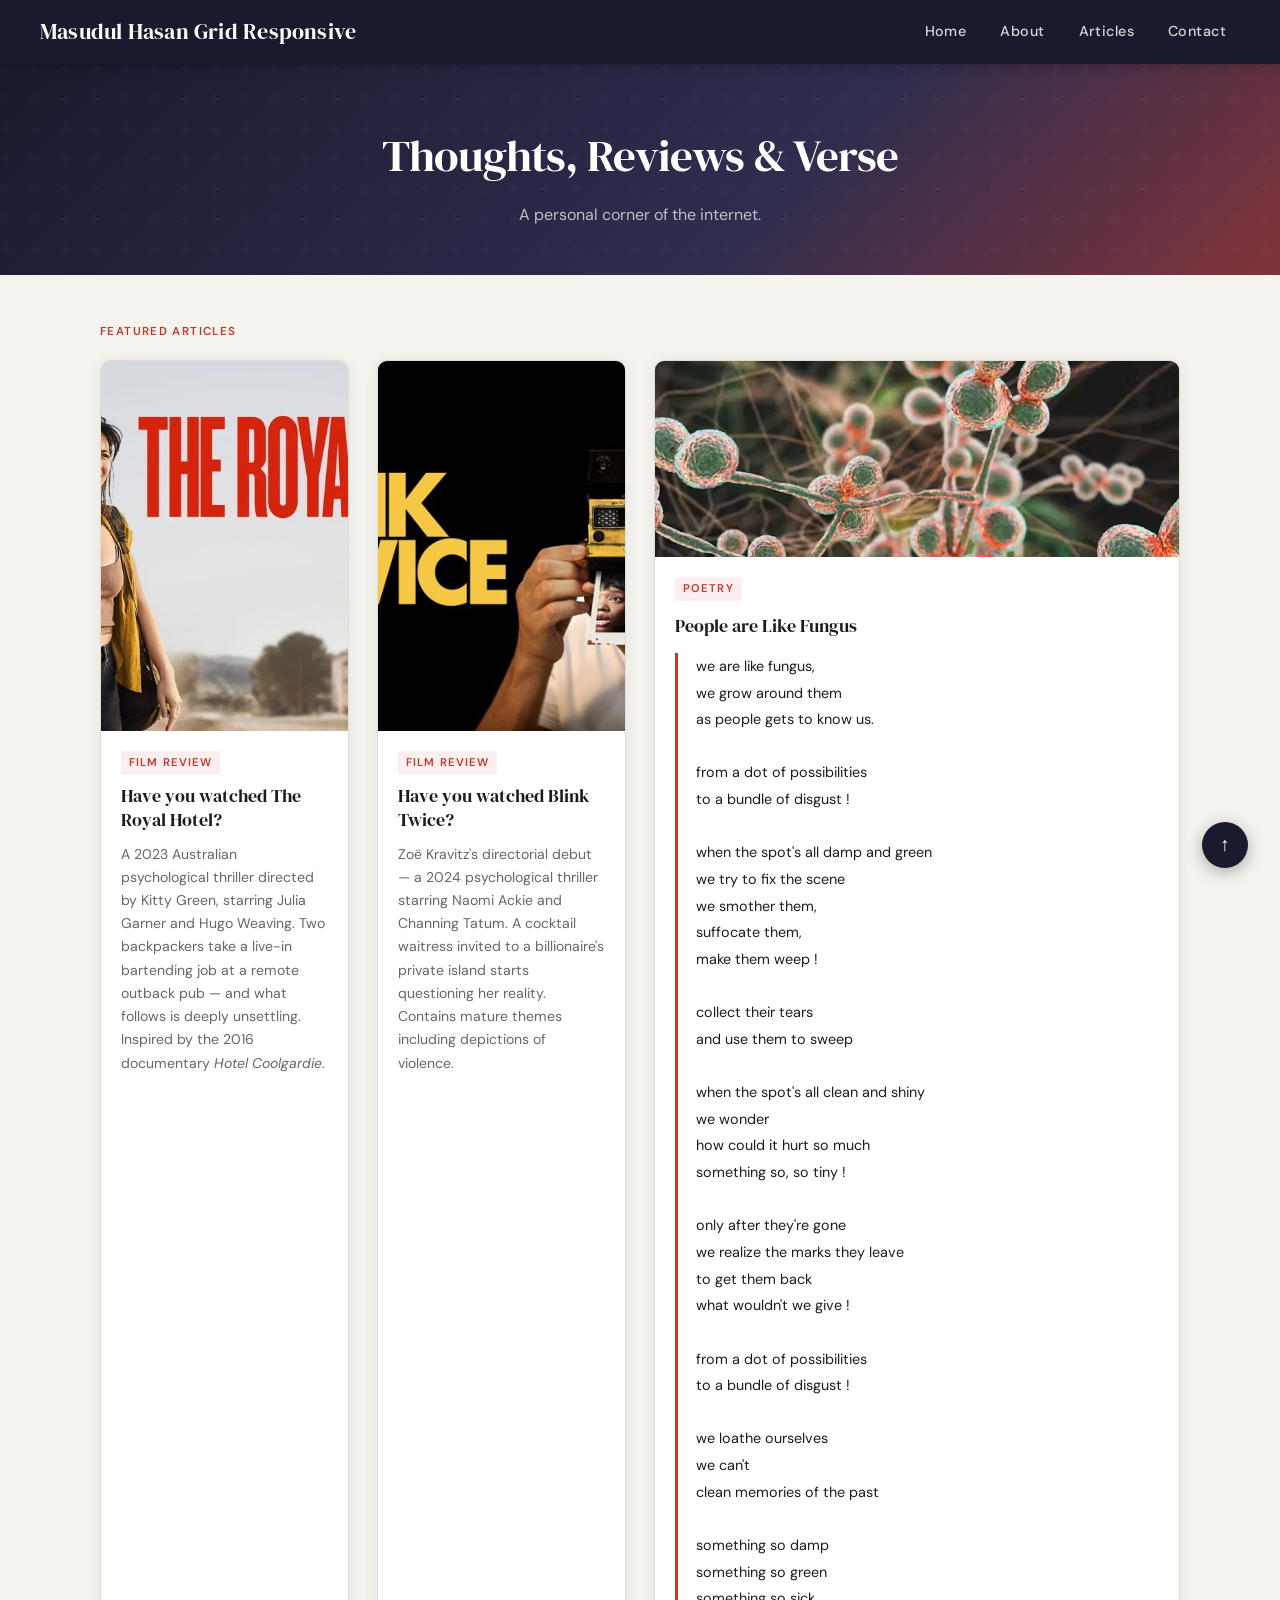
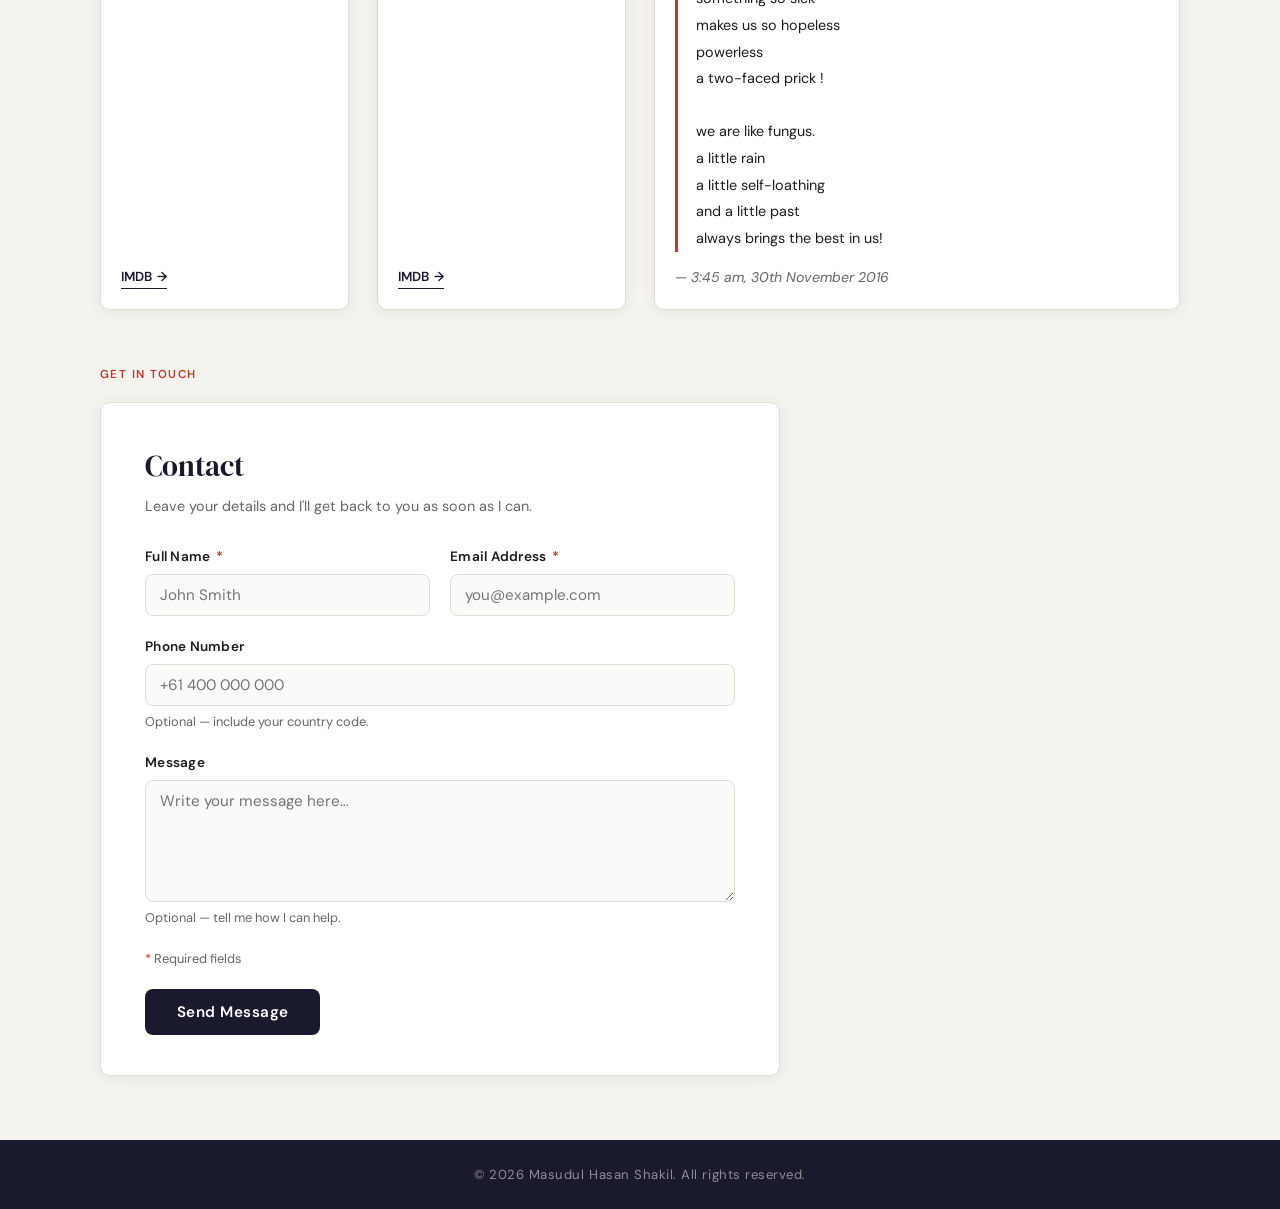
==== commit e095a95a: "Update" ====
--- a/index.html
+++ b/index.html
@@ -7,467 +7,14 @@
   <title>Masudul Hasan Shakil</title>
   <link rel="preconnect" href="https://fonts.googleapis.com">
   <link href="https://fonts.googleapis.com/css2?family=DM+Serif+Display:ital@0;1&family=DM+Sans:wght@300;400;500;600&display=swap" rel="stylesheet">
-
-  <style>
-    /* ─── Design Tokens ─── */
-    :root {
-      --bg:         #f5f3ee;
-      --surface:    #ffffff;
-      --ink:        #1c1c1c;
-      --ink-muted:  #666;
-      --accent:     #c0392b;
-      --accent-2:   #1a1a2e;
-      --border:     #e0ddd5;
-      --radius:     10px;
-      --gap:        28px;
-      --font-display: 'DM Serif Display', Georgia, serif;
-      --font-body:    'DM Sans', sans-serif;
-      --shadow:     0 2px 16px rgba(0,0,0,0.07);
-      --transition: 0.22s ease;
-    }
-
-    /* ─── Reset ─── */
-    *, *::before, *::after { margin: 0; padding: 0; box-sizing: border-box; }
-    html { scroll-behavior: smooth; }
-
-    body {
-      font-family: var(--font-body);
-      background: var(--bg);
-      color: var(--ink);
-      font-size: 1rem;
-      line-height: 1.6;
-    }
-
-    /* ─── HEADER & NAV ─── */
-    header {
-      background: var(--accent-2);
-      color: white;
-      padding: 0 40px;
-      display: flex;
-      justify-content: space-between;
-      align-items: center;
-      height: 64px;
-      position: sticky;
-      top: 0;
-      z-index: 100;
-      box-shadow: 0 2px 12px rgba(0,0,0,0.25);
-    }
-
-    .site-title {
-      font-family: var(--font-display);
-      font-size: 1.35rem;
-      letter-spacing: 0.01em;
-      color: white;
-    }
-
-    /* Semantic nav — desktop horizontal menu */
-    nav {
-      display: flex;
-      align-items: center;
-      gap: 6px;
-    }
-
-    nav a {
-      color: rgba(255,255,255,0.82);
-      text-decoration: none;
-      font-size: 0.9rem;
-      font-weight: 500;
-      padding: 6px 14px;
-      border-radius: 6px;
-      transition: background var(--transition), color var(--transition);
-      letter-spacing: 0.03em;
-    }
-
-    nav a:hover,
-    nav a:focus {
-      background: rgba(255,255,255,0.12);
-      color: white;
-      outline: none;
-    }
-
-    /* ── Hamburger button ── hidden on desktop */
-    .hamburger {
-      display: none;
-      flex-direction: column;
-      justify-content: center;
-      gap: 5px;
-      background: none;
-      border: none;
-      cursor: pointer;
-      padding: 8px;
-      border-radius: 6px;
-      transition: background var(--transition);
-    }
-    .hamburger:hover { background: rgba(255,255,255,0.12); }
-    .hamburger span {
-      display: block;
-      width: 24px;
-      height: 2px;
-      background: white;
-      border-radius: 2px;
-      transition: transform var(--transition), opacity var(--transition);
-    }
-
-    /* Animated hamburger → X */
-    .hamburger.open span:nth-child(1) { transform: translateY(7px) rotate(45deg); }
-    .hamburger.open span:nth-child(2) { opacity: 0; }
-    .hamburger.open span:nth-child(3) { transform: translateY(-7px) rotate(-45deg); }
-
-    /* Mobile nav drawer */
-    .nav-drawer {
-      display: none;
-      flex-direction: column;
-      background: var(--accent-2);
-      padding: 12px 20px 20px;
-      border-top: 1px solid rgba(255,255,255,0.08);
-      position: absolute;
-      top: 64px;
-      left: 0;
-      right: 0;
-      z-index: 99;
-      box-shadow: 0 8px 24px rgba(0,0,0,0.3);
-      animation: slideDown 0.2s ease;
-    }
-    .nav-drawer.open { display: flex; }
-    .nav-drawer a {
-      color: rgba(255,255,255,0.85);
-      text-decoration: none;
-      font-size: 1rem;
-      font-weight: 500;
-      padding: 12px 8px;
-      border-bottom: 1px solid rgba(255,255,255,0.07);
-      transition: color var(--transition);
-    }
-    .nav-drawer a:last-child { border-bottom: none; }
-    .nav-drawer a:hover { color: white; }
-
-    @keyframes slideDown {
-      from { opacity: 0; transform: translateY(-8px); }
-      to   { opacity: 1; transform: translateY(0); }
-    }
-
-    /* ─── HERO STRIP ─── */
-    .hero-strip {
-      background: linear-gradient(135deg, #1a1a2e 0%, #2d2d4e 60%, #c0392b 130%);
-      padding: 56px 40px 48px;
-      text-align: center;
-      color: white;
-      position: relative;
-      overflow: hidden;
-    }
-    .hero-strip::before {
-      content: '';
-      position: absolute;
-      inset: 0;
-      background: url("data:image/svg+xml,%3Csvg width='60' height='60' viewBox='0 0 60 60' xmlns='http://www.w3.org/2000/svg'%3E%3Cg fill='none' fill-rule='evenodd'%3E%3Cg fill='%23ffffff' fill-opacity='0.025'%3E%3Cpath d='M36 34v-4h-2v4h-4v2h4v4h2v-4h4v-2h-4zm0-30V0h-2v4h-4v2h4v4h2V6h4V4h-4zM6 34v-4H4v4H0v2h4v4h2v-4h4v-2H6zM6 4V0H4v4H0v2h4v4h2V6h4V4H6z'/%3E%3C/g%3E%3C/g%3E%3C/svg%3E");
-    }
-    .hero-strip h2 {
-      font-family: var(--font-display);
-      font-size: clamp(1.8rem, 4vw, 2.8rem);
-      font-weight: 400;
-      letter-spacing: -0.02em;
-      position: relative;
-    }
-    .hero-strip p {
-      margin-top: 10px;
-      opacity: 0.7;
-      font-size: 1rem;
-      position: relative;
-    }
-
-    /* ─── MAIN CONTENT ─── */
-    main {
-      max-width: 1160px;
-      margin: 0 auto;
-      padding: 48px 40px 64px;
-    }
-
-    /* Section label */
-    .section-label {
-      font-size: 0.72rem;
-      font-weight: 600;
-      letter-spacing: 0.12em;
-      text-transform: uppercase;
-      color: var(--accent);
-      margin-bottom: 18px;
-    }
-
-    /* ─── 4-COLUMN GRID (desktop) ─── */
-    .grid {
-      display: grid;
-      grid-template-columns: repeat(4, 1fr);
-      gap: var(--gap);
-      margin-bottom: 56px;
-    }
-
-    /* ─── CARD ─── */
-    .card {
-      background: var(--surface);
-      border-radius: var(--radius);
-      overflow: hidden;
-      box-shadow: var(--shadow);
-      border: 1px solid var(--border);
-      display: flex;
-      flex-direction: column;
-      transition: transform var(--transition), box-shadow var(--transition);
-    }
-    .card:hover {
-      transform: translateY(-4px);
-      box-shadow: 0 8px 32px rgba(0,0,0,0.12);
-    }
-
-    .card-img {
-      width: 100%;
-      aspect-ratio: 2/3;
-      object-fit: cover;
-      display: block;
-    }
-
-    .card-body {
-      padding: 20px;
-      flex: 1;
-      display: flex;
-      flex-direction: column;
-      gap: 10px;
-    }
-
-    .card-tag {
-      display: inline-block;
-      font-size: 0.7rem;
-      font-weight: 600;
-      letter-spacing: 0.1em;
-      text-transform: uppercase;
-      color: var(--accent);
-      background: rgba(192, 57, 43, 0.08);
-      padding: 3px 8px;
-      border-radius: 4px;
-      align-self: flex-start;
-    }
-
-    .card h2 {
-      font-family: var(--font-display);
-      font-size: 1.1rem;
-      font-weight: 400;
-      color: var(--ink);
-      line-height: 1.35;
-    }
-
-    .card p {
-      font-size: 0.88rem;
-      color: var(--ink-muted);
-      line-height: 1.65;
-      flex: 1;
-    }
-
-    .card-link {
-      display: inline-flex;
-      align-items: center;
-      gap: 5px;
-      font-size: 0.82rem;
-      font-weight: 600;
-      color: var(--accent-2);
-      text-decoration: none;
-      border-bottom: 1.5px solid var(--accent-2);
-      padding-bottom: 1px;
-      align-self: flex-start;
-      transition: color var(--transition), border-color var(--transition);
-    }
-    .card-link:hover { color: var(--accent); border-color: var(--accent); }
-    .card-link::after { content: ' →'; }
-
-    /* ─── POEM CARD (spans 2 cols on desktop) ─── */
-    .card-poem {
-      grid-column: span 2;
-    }
-    .card-poem .card-body { gap: 14px; }
-    .card-poem pre {
-      font-family: var(--font-body);
-      white-space: pre-wrap;
-      line-height: 1.85;
-      font-size: 0.9rem;
-      color: var(--ink);
-      border-left: 3px solid var(--accent);
-      padding-left: 18px;
-    }
-    .poem-meta {
-      font-size: 0.75rem;
-      color: var(--ink-muted);
-      font-style: italic;
-    }
-    .card-poem .card-img {
-      aspect-ratio: 16/6;
-      object-fit: cover;
-    }
-
-    /* ─── CONTACT SECTION ─── */
-    .contact-section {
-      background: var(--surface);
-      border-radius: var(--radius);
-      border: 1px solid var(--border);
-      box-shadow: var(--shadow);
-      padding: 40px 44px;
-      max-width: 680px;
-    }
-
-    .contact-section h2 {
-      font-family: var(--font-display);
-      font-size: 1.8rem;
-      font-weight: 400;
-      color: var(--accent-2);
-      margin-bottom: 6px;
-    }
-    .contact-section .sub {
-      color: var(--ink-muted);
-      font-size: 0.9rem;
-      margin-bottom: 28px;
-    }
-
-    /* Form layout — flexbox */
-    .form-grid {
-      display: flex;
-      flex-direction: column;
-      gap: 20px;
-    }
-
-    .form-row {
-      display: flex;
-      gap: 20px;
-    }
-    .form-row .form-group { flex: 1; }
-
-    .form-group {
-      display: flex;
-      flex-direction: column;
-      gap: 6px;
-    }
-
-    label {
-      font-size: 0.85rem;
-      font-weight: 600;
-      color: var(--ink);
-      letter-spacing: 0.02em;
-    }
-    label .req { color: var(--accent); margin-left: 2px; }
-
-    input, textarea {
-      padding: 10px 14px;
-      border: 1.5px solid var(--border);
-      border-radius: 8px;
-      font-family: var(--font-body);
-      font-size: 0.95rem;
-      color: var(--ink);
-      background: #fafaf8;
-      transition: border-color var(--transition), box-shadow var(--transition);
-    }
-    input:focus, textarea:focus {
-      outline: none;
-      border-color: var(--accent-2);
-      box-shadow: 0 0 0 3px rgba(26,26,46,0.09);
-      background: white;
-    }
-    input:not(:placeholder-shown):invalid,
-    textarea:not(:placeholder-shown):invalid { border-color: var(--accent); }
-    input:not(:placeholder-shown):invalid + .field-msg,
-    textarea:not(:placeholder-shown):invalid + .field-msg { display: block !important; }
-    input:not(:placeholder-shown):valid,
-    textarea:not(:placeholder-shown):valid { border-color: #2ecc71; }
-
-    .field-msg  { font-size: 0.8rem; color: var(--accent); display: none; }
-    .field-hint { font-size: 0.8rem; color: var(--ink-muted); }
-
-    textarea { resize: vertical; min-height: 120px; }
-
-    .form-note { font-size: 0.8rem; color: var(--ink-muted); }
-
-    .btn-submit {
-      background: var(--accent-2);
-      color: white;
-      border: none;
-      padding: 13px 32px;
-      border-radius: 8px;
-      font-family: var(--font-body);
-      font-size: 0.95rem;
-      font-weight: 600;
-      cursor: pointer;
-      letter-spacing: 0.03em;
-      align-self: flex-start;
-      transition: background var(--transition), transform var(--transition), box-shadow var(--transition);
-    }
-    .btn-submit:hover  { background: #2a2a4e; box-shadow: 0 4px 16px rgba(26,26,46,0.25); transform: translateY(-1px); }
-    .btn-submit:focus  { outline: 3px solid var(--accent-2); outline-offset: 3px; }
-    .btn-submit:active { transform: translateY(0); }
-
-    /* ─── BACK TO TOP ─── */
-    .back-top {
-      position: fixed;
-      bottom: 32px;
-      right: 32px;
-      background: var(--accent-2);
-      color: white;
-      border: none;
-      width: 46px;
-      height: 46px;
-      border-radius: 50%;
-      font-size: 1.2rem;
-      cursor: pointer;
-      box-shadow: 0 4px 16px rgba(0,0,0,0.3);
-      transition: background var(--transition), transform var(--transition);
-      display: flex;
-      align-items: center;
-      justify-content: center;
-    }
-    .back-top:hover { background: var(--accent); transform: translateY(-2px); }
-
-    /* ─── FOOTER ─── */
-    footer {
-      background: var(--accent-2);
-      color: rgba(255,255,255,0.5);
-      text-align: center;
-      padding: 24px 40px;
-      font-size: 0.82rem;
-      letter-spacing: 0.04em;
-    }
-
-    /* ─── RESPONSIVE BREAKPOINTS ─── */
-
-    /* Tablet: 2 columns */
-    @media (max-width: 960px) {
-      .grid { grid-template-columns: repeat(2, 1fr); }
-      .card-poem { grid-column: span 2; }
-      main { padding: 36px 28px 56px; }
-    }
-
-    /* Mobile: 1 column + hamburger */
-    @media (max-width: 640px) {
-      header { padding: 0 20px; }
-      .hero-strip { padding: 40px 24px 36px; }
-
-      /* Show hamburger, hide desktop nav links */
-      .hamburger { display: flex; }
-      nav.desktop-nav { display: none; }
-
-      .grid {
-        grid-template-columns: 1fr;
-        gap: 20px;
-      }
-      .card-poem   { grid-column: span 1; }
-      .card-poem .card-img { aspect-ratio: 16/7; }
-      .card-img    { aspect-ratio: 16/9; }
-
-      main { padding: 28px 16px 48px; }
-
-      .contact-section  { padding: 28px 20px; }
-      .form-row         { flex-direction: column; }
-
-      .back-top { bottom: 20px; right: 20px; }
-    }
-  </style>
+  <link rel="stylesheet" href="style.css" />
+
 </head>
 <body>
 
   <!-- ─── HEADER ─── -->
   <header>
-    <span class="site-title">Masudul Hasan Shakil</span>
+    <span class="site-title">Masudul Hasan Grid Responsive</span>
 
     <!-- Desktop horizontal menu (semantic nav) -->
     <nav class="desktop-nav" aria-label="Main navigation">
--- a/style.css
+++ b/style.css
@@ -0,0 +1,452 @@
+/* ─── Design Tokens ─── */
+    :root {
+      --bg:         #f5f3ee;
+      --surface:    #ffffff;
+      --ink:        #1c1c1c;
+      --ink-muted:  #666;
+      --accent:     #c0392b;
+      --accent-2:   #1a1a2e;
+      --border:     #e0ddd5;
+      --radius:     10px;
+      --gap:        28px;
+      --font-display: 'DM Serif Display', Georgia, serif;
+      --font-body:    'DM Sans', sans-serif;
+      --shadow:     0 2px 16px rgba(0,0,0,0.07);
+      --transition: 0.22s ease;
+    }
+
+    /* ─── Reset ─── */
+    *, *::before, *::after { margin: 0; padding: 0; box-sizing: border-box; }
+    html { scroll-behavior: smooth; }
+
+    body {
+      font-family: var(--font-body);
+      background: var(--bg);
+      color: var(--ink);
+      font-size: 1rem;
+      line-height: 1.6;
+    }
+
+    /* ─── HEADER & NAV ─── */
+    header {
+      background: var(--accent-2);
+      color: white;
+      padding: 0 40px;
+      display: flex;
+      justify-content: space-between;
+      align-items: center;
+      height: 64px;
+      position: sticky;
+      top: 0;
+      z-index: 100;
+      box-shadow: 0 2px 12px rgba(0,0,0,0.25);
+    }
+
+    .site-title {
+      font-family: var(--font-display);
+      font-size: 1.35rem;
+      letter-spacing: 0.01em;
+      color: white;
+    }
+
+    /* Semantic nav — desktop horizontal menu */
+    nav {
+      display: flex;
+      align-items: center;
+      gap: 6px;
+    }
+
+    nav a {
+      color: rgba(255,255,255,0.82);
+      text-decoration: none;
+      font-size: 0.9rem;
+      font-weight: 500;
+      padding: 6px 14px;
+      border-radius: 6px;
+      transition: background var(--transition), color var(--transition);
+      letter-spacing: 0.03em;
+    }
+
+    nav a:hover,
+    nav a:focus {
+      background: rgba(255,255,255,0.12);
+      color: white;
+      outline: none;
+    }
+
+    /* ── Hamburger button ── hidden on desktop */
+    .hamburger {
+      display: none;
+      flex-direction: column;
+      justify-content: center;
+      gap: 5px;
+      background: none;
+      border: none;
+      cursor: pointer;
+      padding: 8px;
+      border-radius: 6px;
+      transition: background var(--transition);
+    }
+    .hamburger:hover { background: rgba(255,255,255,0.12); }
+    .hamburger span {
+      display: block;
+      width: 24px;
+      height: 2px;
+      background: white;
+      border-radius: 2px;
+      transition: transform var(--transition), opacity var(--transition);
+    }
+
+    /* Animated hamburger → X */
+    .hamburger.open span:nth-child(1) { transform: translateY(7px) rotate(45deg); }
+    .hamburger.open span:nth-child(2) { opacity: 0; }
+    .hamburger.open span:nth-child(3) { transform: translateY(-7px) rotate(-45deg); }
+
+    /* Mobile nav drawer */
+    .nav-drawer {
+      display: none;
+      flex-direction: column;
+      background: var(--accent-2);
+      padding: 12px 20px 20px;
+      border-top: 1px solid rgba(255,255,255,0.08);
+      position: absolute;
+      top: 64px;
+      left: 0;
+      right: 0;
+      z-index: 99;
+      box-shadow: 0 8px 24px rgba(0,0,0,0.3);
+      animation: slideDown 0.2s ease;
+    }
+    .nav-drawer.open { display: flex; }
+    .nav-drawer a {
+      color: rgba(255,255,255,0.85);
+      text-decoration: none;
+      font-size: 1rem;
+      font-weight: 500;
+      padding: 12px 8px;
+      border-bottom: 1px solid rgba(255,255,255,0.07);
+      transition: color var(--transition);
+    }
+    .nav-drawer a:last-child { border-bottom: none; }
+    .nav-drawer a:hover { color: white; }
+
+    @keyframes slideDown {
+      from { opacity: 0; transform: translateY(-8px); }
+      to   { opacity: 1; transform: translateY(0); }
+    }
+
+    /* ─── HERO STRIP ─── */
+    .hero-strip {
+      background: linear-gradient(135deg, #1a1a2e 0%, #2d2d4e 60%, #c0392b 130%);
+      padding: 56px 40px 48px;
+      text-align: center;
+      color: white;
+      position: relative;
+      overflow: hidden;
+    }
+    .hero-strip::before {
+      content: '';
+      position: absolute;
+      inset: 0;
+      background: url("data:image/svg+xml,%3Csvg width='60' height='60' viewBox='0 0 60 60' xmlns='http://www.w3.org/2000/svg'%3E%3Cg fill='none' fill-rule='evenodd'%3E%3Cg fill='%23ffffff' fill-opacity='0.025'%3E%3Cpath d='M36 34v-4h-2v4h-4v2h4v4h2v-4h4v-2h-4zm0-30V0h-2v4h-4v2h4v4h2V6h4V4h-4zM6 34v-4H4v4H0v2h4v4h2v-4h4v-2H6zM6 4V0H4v4H0v2h4v4h2V6h4V4H6z'/%3E%3C/g%3E%3C/g%3E%3C/svg%3E");
+    }
+    .hero-strip h2 {
+      font-family: var(--font-display);
+      font-size: clamp(1.8rem, 4vw, 2.8rem);
+      font-weight: 400;
+      letter-spacing: -0.02em;
+      position: relative;
+    }
+    .hero-strip p {
+      margin-top: 10px;
+      opacity: 0.7;
+      font-size: 1rem;
+      position: relative;
+    }
+
+    /* ─── MAIN CONTENT ─── */
+    main {
+      max-width: 1160px;
+      margin: 0 auto;
+      padding: 48px 40px 64px;
+    }
+
+    /* Section label */
+    .section-label {
+      font-size: 0.72rem;
+      font-weight: 600;
+      letter-spacing: 0.12em;
+      text-transform: uppercase;
+      color: var(--accent);
+      margin-bottom: 18px;
+    }
+
+    /* ─── 4-COLUMN GRID (desktop) ─── */
+    .grid {
+      display: grid;
+      grid-template-columns: repeat(4, 1fr);
+      gap: var(--gap);
+      margin-bottom: 56px;
+    }
+
+    /* ─── CARD ─── */
+    .card {
+      background: var(--surface);
+      border-radius: var(--radius);
+      overflow: hidden;
+      box-shadow: var(--shadow);
+      border: 1px solid var(--border);
+      display: flex;
+      flex-direction: column;
+      transition: transform var(--transition), box-shadow var(--transition);
+    }
+    .card:hover {
+      transform: translateY(-4px);
+      box-shadow: 0 8px 32px rgba(0,0,0,0.12);
+    }
+
+    .card-img {
+      width: 100%;
+      aspect-ratio: 2/3;
+      object-fit: cover;
+      display: block;
+    }
+
+    .card-body {
+      padding: 20px;
+      flex: 1;
+      display: flex;
+      flex-direction: column;
+      gap: 10px;
+    }
+
+    .card-tag {
+      display: inline-block;
+      font-size: 0.7rem;
+      font-weight: 600;
+      letter-spacing: 0.1em;
+      text-transform: uppercase;
+      color: var(--accent);
+      background: rgba(192, 57, 43, 0.08);
+      padding: 3px 8px;
+      border-radius: 4px;
+      align-self: flex-start;
+    }
+
+    .card h2 {
+      font-family: var(--font-display);
+      font-size: 1.1rem;
+      font-weight: 400;
+      color: var(--ink);
+      line-height: 1.35;
+    }
+
+    .card p {
+      font-size: 0.88rem;
+      color: var(--ink-muted);
+      line-height: 1.65;
+      flex: 1;
+    }
+
+    .card-link {
+      display: inline-flex;
+      align-items: center;
+      gap: 5px;
+      font-size: 0.82rem;
+      font-weight: 600;
+      color: var(--accent-2);
+      text-decoration: none;
+      border-bottom: 1.5px solid var(--accent-2);
+      padding-bottom: 1px;
+      align-self: flex-start;
+      transition: color var(--transition), border-color var(--transition);
+    }
+    .card-link:hover { color: var(--accent); border-color: var(--accent); }
+    .card-link::after { content: ' →'; }
+
+    /* ─── POEM CARD (spans 2 cols on desktop) ─── */
+    .card-poem {
+      grid-column: span 2;
+    }
+    .card-poem .card-body { gap: 14px; }
+    .card-poem pre {
+      font-family: var(--font-body);
+      white-space: pre-wrap;
+      line-height: 1.85;
+      font-size: 0.9rem;
+      color: var(--ink);
+      border-left: 3px solid var(--accent);
+      padding-left: 18px;
+    }
+    .poem-meta {
+      font-size: 0.75rem;
+      color: var(--ink-muted);
+      font-style: italic;
+    }
+    .card-poem .card-img {
+      aspect-ratio: 16/6;
+      object-fit: cover;
+    }
+
+    /* ─── CONTACT SECTION ─── */
+    .contact-section {
+      background: var(--surface);
+      border-radius: var(--radius);
+      border: 1px solid var(--border);
+      box-shadow: var(--shadow);
+      padding: 40px 44px;
+      max-width: 680px;
+    }
+
+    .contact-section h2 {
+      font-family: var(--font-display);
+      font-size: 1.8rem;
+      font-weight: 400;
+      color: var(--accent-2);
+      margin-bottom: 6px;
+    }
+    .contact-section .sub {
+      color: var(--ink-muted);
+      font-size: 0.9rem;
+      margin-bottom: 28px;
+    }
+
+    /* Form layout — flexbox */
+    .form-grid {
+      display: flex;
+      flex-direction: column;
+      gap: 20px;
+    }
+
+    .form-row {
+      display: flex;
+      gap: 20px;
+    }
+    .form-row .form-group { flex: 1; }
+
+    .form-group {
+      display: flex;
+      flex-direction: column;
+      gap: 6px;
+    }
+
+    label {
+      font-size: 0.85rem;
+      font-weight: 600;
+      color: var(--ink);
+      letter-spacing: 0.02em;
+    }
+    label .req { color: var(--accent); margin-left: 2px; }
+
+    input, textarea {
+      padding: 10px 14px;
+      border: 1.5px solid var(--border);
+      border-radius: 8px;
+      font-family: var(--font-body);
+      font-size: 0.95rem;
+      color: var(--ink);
+      background: #fafaf8;
+      transition: border-color var(--transition), box-shadow var(--transition);
+    }
+    input:focus, textarea:focus {
+      outline: none;
+      border-color: var(--accent-2);
+      box-shadow: 0 0 0 3px rgba(26,26,46,0.09);
+      background: white;
+    }
+    input:not(:placeholder-shown):invalid,
+    textarea:not(:placeholder-shown):invalid { border-color: var(--accent); }
+    input:not(:placeholder-shown):invalid + .field-msg,
+    textarea:not(:placeholder-shown):invalid + .field-msg { display: block !important; }
+    input:not(:placeholder-shown):valid,
+    textarea:not(:placeholder-shown):valid { border-color: #2ecc71; }
+
+    .field-msg  { font-size: 0.8rem; color: var(--accent); display: none; }
+    .field-hint { font-size: 0.8rem; color: var(--ink-muted); }
+
+    textarea { resize: vertical; min-height: 120px; }
+
+    .form-note { font-size: 0.8rem; color: var(--ink-muted); }
+
+    .btn-submit {
+      background: var(--accent-2);
+      color: white;
+      border: none;
+      padding: 13px 32px;
+      border-radius: 8px;
+      font-family: var(--font-body);
+      font-size: 0.95rem;
+      font-weight: 600;
+      cursor: pointer;
+      letter-spacing: 0.03em;
+      align-self: flex-start;
+      transition: background var(--transition), transform var(--transition), box-shadow var(--transition);
+    }
+    .btn-submit:hover  { background: #2a2a4e; box-shadow: 0 4px 16px rgba(26,26,46,0.25); transform: translateY(-1px); }
+    .btn-submit:focus  { outline: 3px solid var(--accent-2); outline-offset: 3px; }
+    .btn-submit:active { transform: translateY(0); }
+
+    /* ─── BACK TO TOP ─── */
+    .back-top {
+      position: fixed;
+      bottom: 32px;
+      right: 32px;
+      background: var(--accent-2);
+      color: white;
+      border: none;
+      width: 46px;
+      height: 46px;
+      border-radius: 50%;
+      font-size: 1.2rem;
+      cursor: pointer;
+      box-shadow: 0 4px 16px rgba(0,0,0,0.3);
+      transition: background var(--transition), transform var(--transition);
+      display: flex;
+      align-items: center;
+      justify-content: center;
+    }
+    .back-top:hover { background: var(--accent); transform: translateY(-2px); }
+
+    /* ─── FOOTER ─── */
+    footer {
+      background: var(--accent-2);
+      color: rgba(255,255,255,0.5);
+      text-align: center;
+      padding: 24px 40px;
+      font-size: 0.82rem;
+      letter-spacing: 0.04em;
+    }
+
+    /* ─── RESPONSIVE BREAKPOINTS ─── */
+
+    /* Tablet: 2 columns */
+    @media (max-width: 960px) {
+      .grid { grid-template-columns: repeat(2, 1fr); }
+      .card-poem { grid-column: span 2; }
+      main { padding: 36px 28px 56px; }
+    }
+
+    /* Mobile: 1 column + hamburger */
+    @media (max-width: 640px) {
+      header { padding: 0 20px; }
+      .hero-strip { padding: 40px 24px 36px; }
+
+      /* Show hamburger, hide desktop nav links */
+      .hamburger { display: flex; }
+      nav.desktop-nav { display: none; }
+
+      .grid {
+        grid-template-columns: 1fr;
+        gap: 20px;
+      }
+      .card-poem   { grid-column: span 1; }
+      .card-poem .card-img { aspect-ratio: 16/7; }
+      .card-img    { aspect-ratio: 16/9; }
+
+      main { padding: 28px 16px 48px; }
+
+      .contact-section  { padding: 28px 20px; }
+      .form-row         { flex-direction: column; }
+
+      .back-top { bottom: 20px; right: 20px; }
+    }
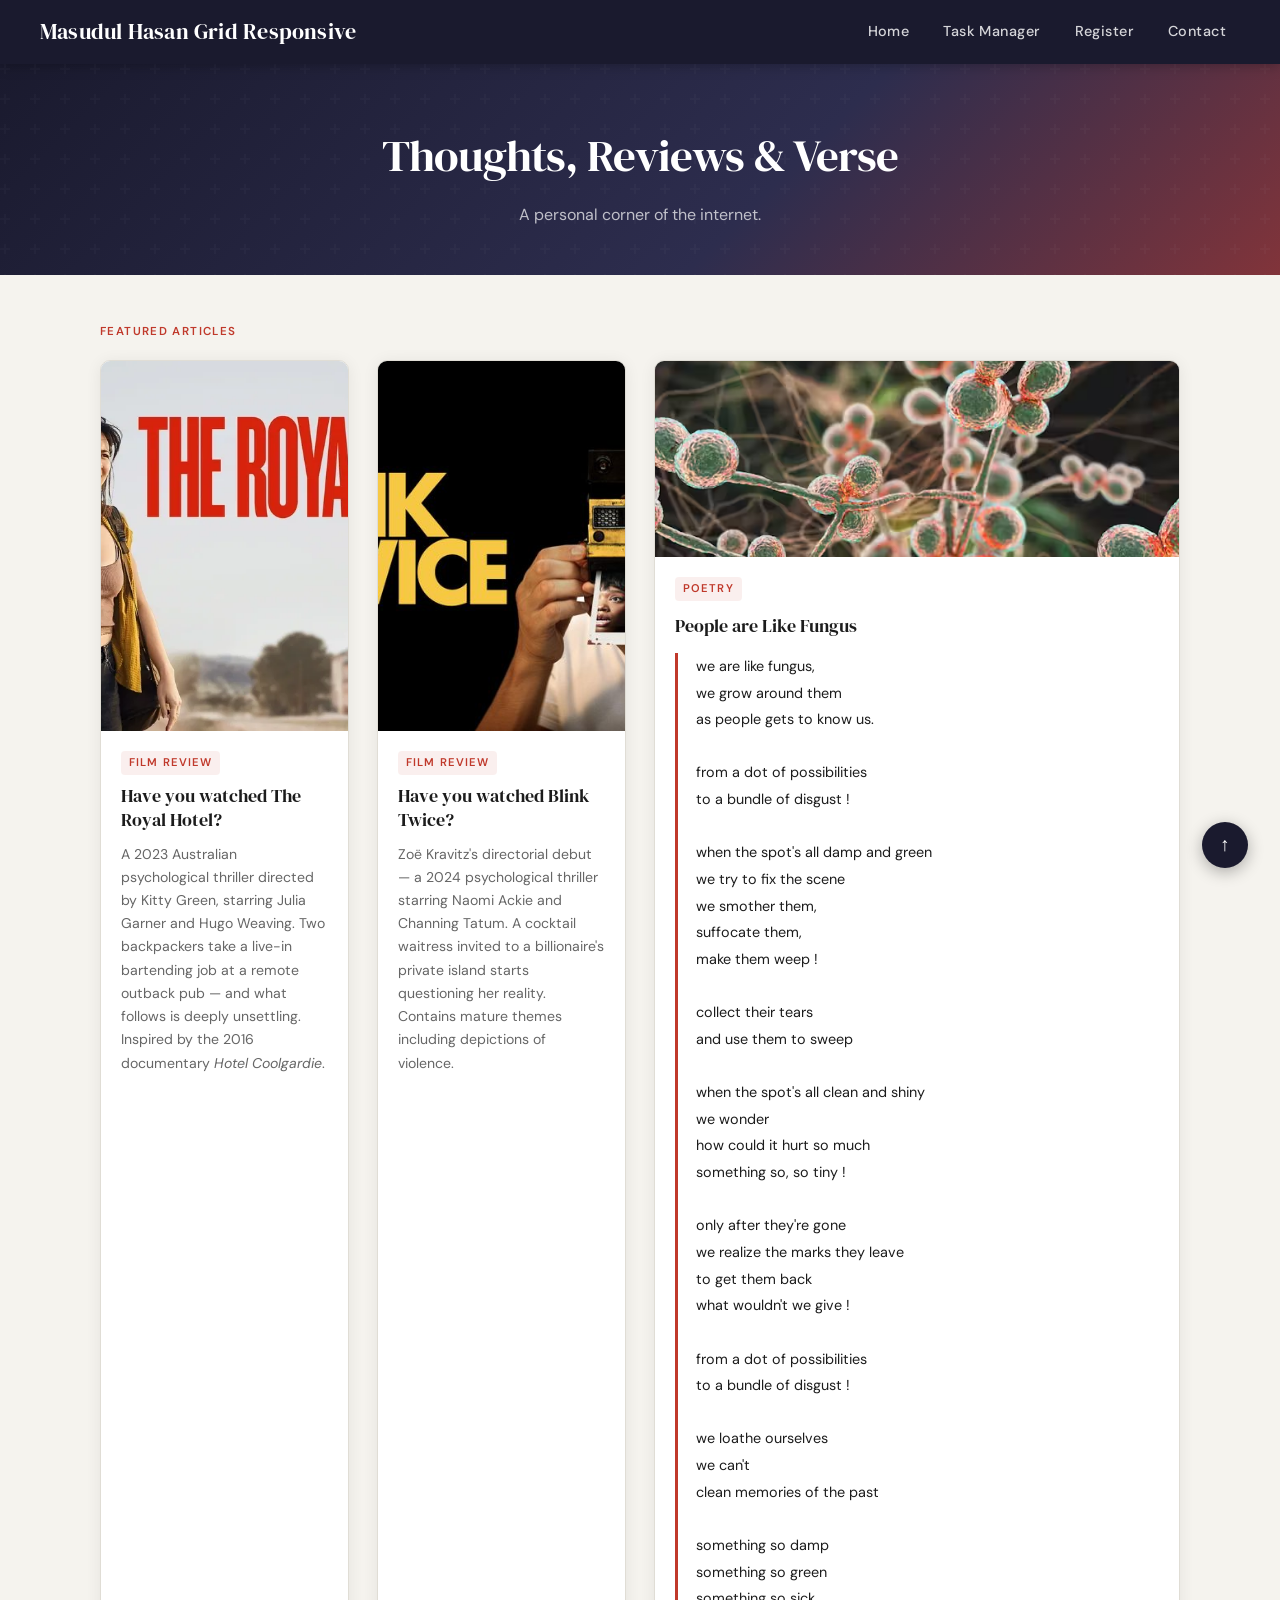
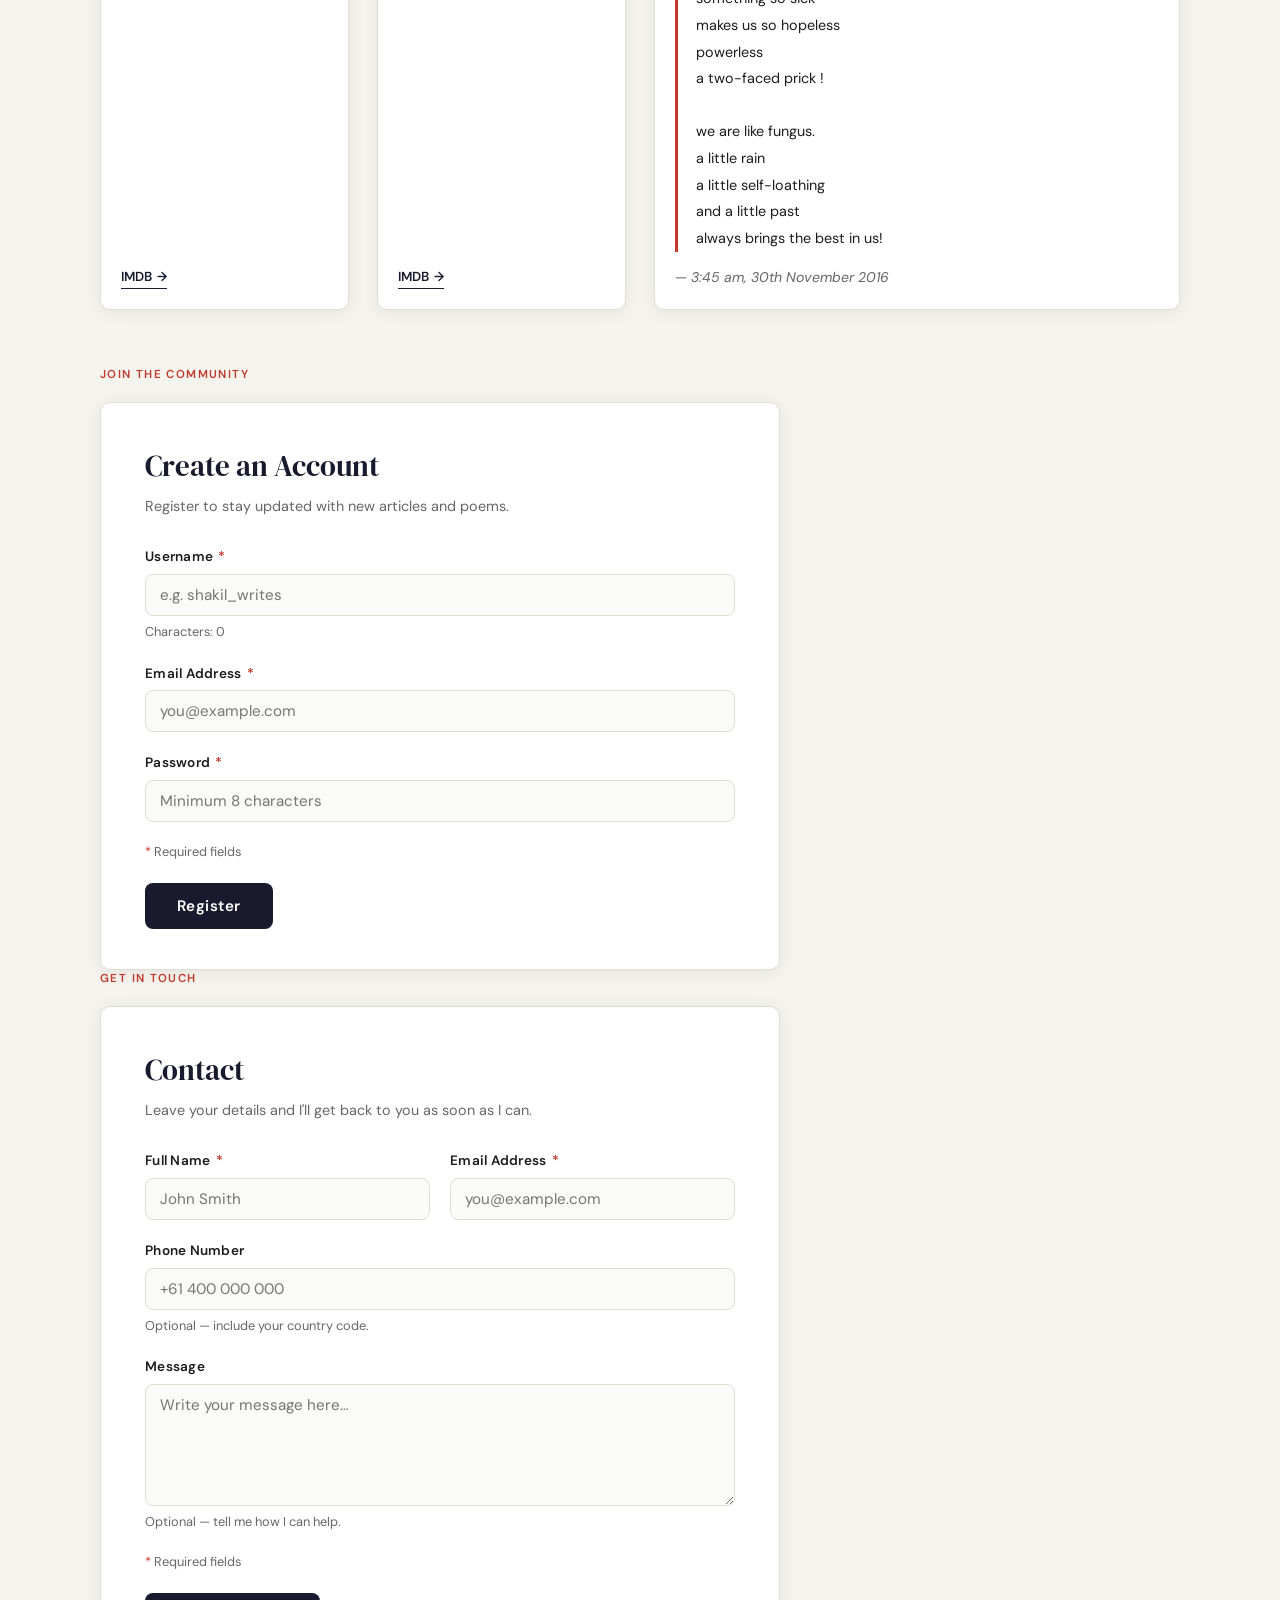
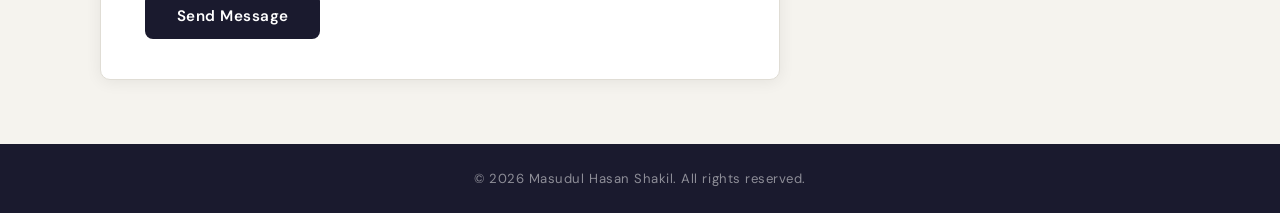
==== commit f24c8c6b: "Update to Tutorial 04" ====
--- a/index.html
+++ b/index.html
@@ -19,8 +19,8 @@
     <!-- Desktop horizontal menu (semantic nav) -->
     <nav class="desktop-nav" aria-label="Main navigation">
       <a href="#">Home</a>
-      <a href="#">About</a>
-      <a href="#">Articles</a>
+      <a href="task-manager.html">Task Manager</a>
+      <a href="registration-form.html">Register</a>
       <a href="#contact">Contact</a>
     </nav>
 
@@ -41,8 +41,8 @@
   <!-- Mobile nav drawer -->
   <nav class="nav-drawer" id="nav-drawer" aria-label="Mobile navigation">
     <a href="#">Home</a>
-    <a href="#">About</a>
-    <a href="#">Articles</a>
+    <a href="task-manager.html">Task Manager</a>
+    <a href="registration-form.html">Register</a>
     <a href="#contact">Contact</a>
   </nav>
 
@@ -162,6 +162,48 @@
 
     </div><!-- /.grid -->
 
+    <!-- ─── REGISTRATION ─── -->
+    <section id="register" aria-labelledby="register-heading">
+      <p class="section-label">Join the Community</p>
+      <div class="contact-section">
+        <h2 id="register-heading">Create an Account</h2>
+        <p class="sub">Register to stay updated with new articles and poems.</p>
+
+        <form id="form" action="#" method="POST" novalidate aria-label="Registration form" class="form-grid">
+
+          <div class="form-group">
+            <label for="username">Username <span class="req" aria-hidden="true">*</span></label>
+            <input type="text" id="username" name="username" required
+              placeholder="e.g. shakil_writes" autocomplete="username"
+              aria-describedby="username-counter username-error" />
+            <p id="username-counter" class="field-hint" aria-live="polite">Characters: 0</p>
+            <span id="username-error" class="field-msg" role="alert" aria-live="polite"></span>
+          </div>
+
+          <div class="form-group">
+            <label for="reg-email">Email Address <span class="req" aria-hidden="true">*</span></label>
+            <input type="email" id="reg-email" name="email" required autocomplete="email"
+              placeholder="you@example.com" aria-describedby="reg-email-error" />
+            <span id="reg-email-error" class="field-msg" role="alert" aria-live="polite"></span>
+          </div>
+
+          <div class="form-group">
+            <label for="password">Password <span class="req" aria-hidden="true">*</span></label>
+            <input type="password" id="password" name="password" required autocomplete="new-password"
+              placeholder="Minimum 8 characters" aria-describedby="password-error" />
+            <span id="password-error" class="field-msg" role="alert" aria-live="polite"></span>
+          </div>
+
+          <p class="form-note"><span aria-hidden="true" style="color:var(--accent);">*</span> Required fields</p>
+
+          <p id="error" class="field-msg reg-feedback" role="alert" aria-live="polite"></p>
+
+          <button type="submit" class="btn-submit" aria-label="Submit registration form">Register</button>
+
+        </form>
+      </div>
+    </section>
+
     <!-- ─── CONTACT ─── -->
     <section id="contact" aria-labelledby="contact-heading">
       <p class="section-label">Get in Touch</p>
@@ -223,6 +265,54 @@
     title="Back to top"
   >↑</button>
 
+  <!-- ─── Registration JS ─── -->
+  <script>
+    // --- Form validation ---
+    const form  = document.querySelector("#form");
+    const error = document.querySelector("#error");
+
+    form.addEventListener("submit", (e) => {
+      e.preventDefault();
+
+      const username = document.querySelector("#username").value;
+      const email    = document.querySelector("#reg-email").value;
+      const password = document.querySelector("#password").value;
+
+      // Clear previous feedback
+      error.textContent = "";
+      error.style.color = "";
+
+      if (username.length < 5) {
+        error.textContent = "Username too short — must be at least 5 characters.";
+        error.style.color = "var(--accent, #c0392b)";
+        document.querySelector("#username").focus();
+      } else if (!email.includes("@")) {
+        error.textContent = "Invalid email — please include an @ symbol.";
+        error.style.color = "var(--accent, #c0392b)";
+        document.querySelector("#reg-email").focus();
+      } else if (password.length < 8) {
+        error.textContent = "Password must be 8+ characters.";
+        error.style.color = "var(--accent, #c0392b)";
+        document.querySelector("#password").focus();
+      } else {
+        form.reset();
+        document.getElementById("username-counter").textContent = "Characters: 0";
+        error.textContent = "Thank you for your interest, you have been registered!";
+        error.style.color = "green";
+        error.style.fontWeight = "600";
+        error.style.display = "block";
+      }
+    });
+
+    // --- Live character counter ---
+    const usernameInput   = document.querySelector("#username");
+    const existingCounter = document.getElementById("username-counter");
+
+    usernameInput.addEventListener("input", () => {
+      existingCounter.textContent = `Characters: ${usernameInput.value.length}`;
+    });
+  </script>
+
   <!-- ─── Hamburger JS ─── -->
   <script>
     const btn    = document.getElementById('hamburger-btn');
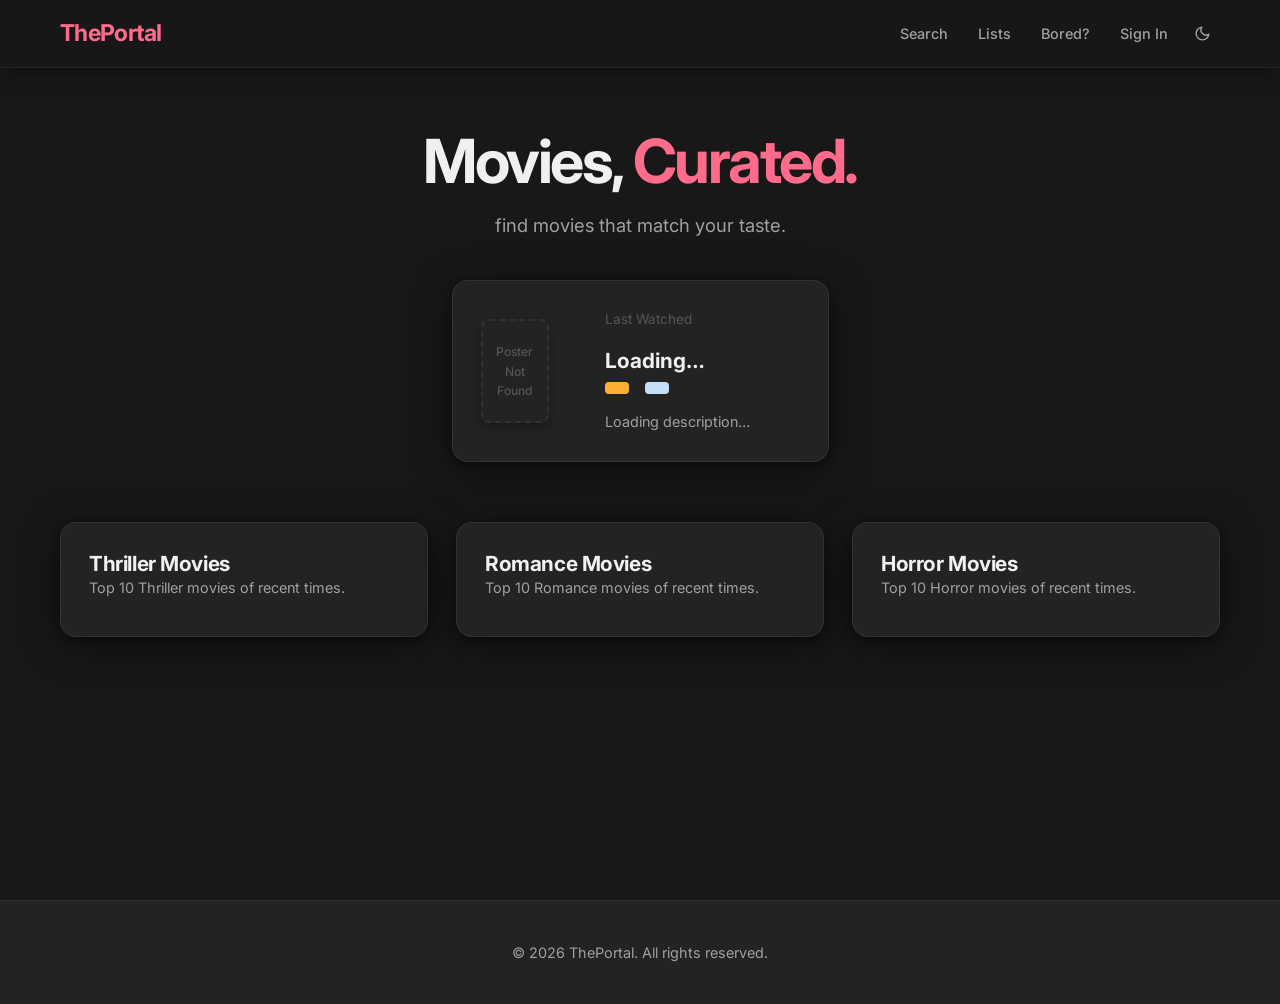
==== commit 79efe4a8: "Updated sign in validations" ====
--- a/index.html
+++ b/index.html
@@ -1,347 +1,220 @@
 <!DOCTYPE html>
-<html lang="en">
+<html lang="en" data-theme="dark">
 <head>
   <meta charset="UTF-8" />
   <meta name="viewport" content="width=device-width, initial-scale=1.0" />
-  <meta name="description" content="A simple web page demonstrating HTML5 semantic structure and layout." />
-  <title>Masudul Hasan Shakil</title>
-  <link rel="preconnect" href="https://fonts.googleapis.com">
-  <link href="https://fonts.googleapis.com/css2?family=DM+Serif+Display:ital@0;1&family=DM+Sans:wght@300;400;500;600&display=swap" rel="stylesheet">
+  <title>ThePortal</title>
+  <link rel="icon" type="image/png" href="movie.png" />
+  <link rel="preconnect" href="https://fonts.googleapis.com" />
+  <link rel="preconnect" href="https://fonts.gstatic.com" crossorigin />
+  <link href="https://fonts.googleapis.com/css2?family=Inter:wght@300;400;500;600;700&display=swap" rel="stylesheet" />
   <link rel="stylesheet" href="style.css" />
-
 </head>
 <body>
 
-  <!-- ─── HEADER ─── -->
-  <header>
-    <span class="site-title">Masudul Hasan Grid Responsive</span>
-
-    <!-- Desktop horizontal menu (semantic nav) -->
-    <nav class="desktop-nav" aria-label="Main navigation">
-      <a href="#">Home</a>
-      <a href="task-manager.html">Task Manager</a>
-      <a href="registration-form.html">Register</a>
-      <a href="#contact">Contact</a>
+  <a href="#main-content" class="skip-link">Skip to main content</a>
+
+  <!-- NAVBAR -->
+  <header class="navbar" role="banner">
+    <a href="/" class="logo" aria-label="ThePortal - Go to homepage">ThePortal</a>
+
+    <button class="hamburger" id="hamburger" aria-label="Open navigation menu" aria-expanded="false" aria-controls="nav-menu">
+      <span class="hamburger-line" aria-hidden="true"></span>
+      <span class="hamburger-line" aria-hidden="true"></span>
+      <span class="hamburger-line" aria-hidden="true"></span>
+    </button>
+
+    <nav id="nav-menu" role="navigation" aria-label="Primary navigation">
+      <ul class="nav-list" role="list">
+
+        <!-- Search -->
+        <li class="nav-item nav-item--search" role="none">
+          <div class="search-wrapper">
+            <button class="nav-link" id="search-toggle" aria-label="Open search" aria-expanded="false" aria-controls="search-input-wrapper">Search</button>
+            <div class="search-input-wrapper" id="search-input-wrapper" role="search" aria-label="Site search" hidden>
+              <label for="search-input" class="sr-only">Search</label>
+              <input type="search" id="search-input" class="search-input" placeholder="Type to search…" aria-label="Search query" autocomplete="off" aria-autocomplete="list" aria-controls="search-results" />
+              <button class="search-close" id="search-close" aria-label="Close search">✕</button>
+              <div class="search-results" id="search-results" role="listbox" hidden>
+                <div class="search-results-inner"></div>
+              </div>
+            </div>
+          </div>
+        </li>
+
+        <!-- Lists — plain text link -->
+        <li class="nav-item" role="none">
+          <a href="lists.html" class="nav-link" aria-label="View all lists">Lists</a>
+        </li>
+
+        <!-- Bored? — plain text link -->
+        <li class="nav-item" role="none">
+          <a href="bored.html" class="nav-link" aria-label="Find something interesting">Bored?</a>
+        </li>
+
+        <!-- Sign In — plain text link -->
+        <li class="nav-item" role="none">
+          <a href="signin.html" class="nav-link" aria-label="Sign in to your account">Sign In</a>
+        </li>
+
+        <!-- Theme toggle -->
+        <li class="nav-item" role="none">
+          <button class="theme-toggle" id="theme-toggle" aria-label="Switch to light mode" aria-pressed="false" title="Toggle dark/light mode">
+            <svg class="icon icon-moon" aria-hidden="true" xmlns="http://www.w3.org/2000/svg" width="17" height="17" viewBox="0 0 24 24" fill="none" stroke="currentColor" stroke-width="2" stroke-linecap="round" stroke-linejoin="round"><path d="M21 12.79A9 9 0 1 1 11.21 3 7 7 0 0 0 21 12.79z"/></svg>
+            <svg class="icon icon-sun" aria-hidden="true" xmlns="http://www.w3.org/2000/svg" width="17" height="17" viewBox="0 0 24 24" fill="none" stroke="currentColor" stroke-width="2" stroke-linecap="round" stroke-linejoin="round"><circle cx="12" cy="12" r="5"/><line x1="12" y1="1" x2="12" y2="3"/><line x1="12" y1="21" x2="12" y2="23"/><line x1="4.22" y1="4.22" x2="5.64" y2="5.64"/><line x1="18.36" y1="18.36" x2="19.78" y2="19.78"/><line x1="1" y1="12" x2="3" y2="12"/><line x1="21" y1="12" x2="23" y2="12"/><line x1="4.22" y1="19.78" x2="5.64" y2="18.36"/><line x1="18.36" y1="5.64" x2="19.78" y2="4.22"/></svg>
+          </button>
+        </li>
+
+      </ul>
     </nav>
-
-    <!-- Mobile hamburger toggle -->
-    <button
-      class="hamburger"
-      id="hamburger-btn"
-      aria-label="Toggle navigation menu"
-      aria-expanded="false"
-      aria-controls="nav-drawer"
-    >
-      <span></span>
-      <span></span>
-      <span></span>
-    </button>
   </header>
 
-  <!-- Mobile nav drawer -->
-  <nav class="nav-drawer" id="nav-drawer" aria-label="Mobile navigation">
-    <a href="#">Home</a>
-    <a href="task-manager.html">Task Manager</a>
-    <a href="registration-form.html">Register</a>
-    <a href="#contact">Contact</a>
-  </nav>
-
-  <!-- ─── HERO ─── -->
-  <section class="hero-strip" aria-label="Site introduction">
-    <h2>Thoughts, Reviews &amp; Verse</h2>
-    <p>A personal corner of the internet.</p>
-  </section>
-
-  <!-- ─── MAIN ─── -->
-  <main>
-
-    <p class="section-label">Featured Articles</p>
-
-    <!-- Responsive grid: 4-col desktop → 2-col tablet → 1-col mobile -->
-    <div class="grid" role="list">
-
-      <!-- Card 1: The Royal Hotel -->
-      <article class="card" aria-labelledby="article-royal-hotel" role="listitem">
-        <a href="https://www.imdb.com/title/tt18363072/" target="_blank" rel="noopener" aria-label="View The Royal Hotel on IMDB (opens in new tab)">
-          <img
-            class="card-img"
-            src="theroyalhotel.webp"
-            alt="The Royal Hotel 2023 movie poster featuring Julia Garner and Jessica Henwick"
-            loading="lazy"
-          />
-        </a>
-        <div class="card-body">
-          <span class="card-tag">Film Review</span>
-          <h2 id="article-royal-hotel">Have you watched The Royal Hotel?</h2>
-          <p>
-            A 2023 Australian psychological thriller directed by Kitty Green, starring Julia Garner and Hugo Weaving. Two backpackers take a live-in bartending job at a remote outback pub — and what follows is deeply unsettling. Inspired by the 2016 documentary <em>Hotel Coolgardie</em>.
-          </p>
-          <a href="https://www.imdb.com/title/tt18363072/" target="_blank" rel="noopener" class="card-link">IMDB</a>
-        </div>
-      </article>
-
-      <!-- Card 2: Blink Twice -->
-      <article class="card" aria-labelledby="article-blink-twice" role="listitem">
-        <a href="https://www.imdb.com/title/tt14858658/" target="_blank" rel="noopener" aria-label="View Blink Twice on IMDB (opens in new tab)">
-          <img
-            class="card-img"
-            src="blink-twice.jpg"
-            alt="Blink Twice 2024 movie poster featuring Naomi Ackie and Channing Tatum"
-            loading="lazy"
-          />
-        </a>
-        <div class="card-body">
-          <span class="card-tag">Film Review</span>
-          <h2 id="article-blink-twice">Have you watched Blink Twice?</h2>
-          <p>
-            Zoë Kravitz's directorial debut — a 2024 psychological thriller starring Naomi Ackie and Channing Tatum. A cocktail waitress invited to a billionaire's private island starts questioning her reality. Contains mature themes including depictions of violence.
-          </p>
-          <a href="https://www.imdb.com/title/tt14858658/" target="_blank" rel="noopener" class="card-link">IMDB</a>
-        </div>
-      </article>
-
-      <!-- Card 3+4: Poem (2-col span) -->
-      <article class="card card-poem" aria-labelledby="article-poem" role="listitem">
-        <img
-          class="card-img"
-          src="fungus.avif"
-          alt="Illustration for the poem People are Like Fungus"
-          loading="lazy"
-        />
-        <div class="card-body">
-          <span class="card-tag">Poetry</span>
-          <h2 id="article-poem">People are Like Fungus</h2>
-          <pre aria-label="Poem: People are Like Fungus, written at 3:45am 30th November 2016">we are like fungus,
-we grow around them
-as people gets to know us.
-
-from a dot of possibilities
-to a bundle of disgust !
-
-when the spot's all damp and green
-we try to fix the scene
-we smother them,
-suffocate them,
-make them weep !
-
-collect their tears
-and use them to sweep
-
-when the spot's all clean and shiny
-we wonder
-how could it hurt so much
-something so, so tiny !
-
-only after they're gone
-we realize the marks they leave
-to get them back
-what wouldn't we give !
-
-from a dot of possibilities
-to a bundle of disgust !
-
-we loathe ourselves
-we can't
-clean memories of the past
-
-something so damp
-something so green
-something so sick
-makes us so hopeless
-powerless
-a two-faced prick !
-
-we are like fungus.
-a little rain
-a little self-loathing
-and a little past
-always brings the best in us!</pre>
-          <p class="poem-meta">— 3:45 am, 30th November 2016</p>
-        </div>
-      </article>
-
-    </div><!-- /.grid -->
-
-    <!-- ─── REGISTRATION ─── -->
-    <section id="register" aria-labelledby="register-heading">
-      <p class="section-label">Join the Community</p>
-      <div class="contact-section">
-        <h2 id="register-heading">Create an Account</h2>
-        <p class="sub">Register to stay updated with new articles and poems.</p>
-
-        <form id="form" action="#" method="POST" novalidate aria-label="Registration form" class="form-grid">
-
-          <div class="form-group">
-            <label for="username">Username <span class="req" aria-hidden="true">*</span></label>
-            <input type="text" id="username" name="username" required
-              placeholder="e.g. shakil_writes" autocomplete="username"
-              aria-describedby="username-counter username-error" />
-            <p id="username-counter" class="field-hint" aria-live="polite">Characters: 0</p>
-            <span id="username-error" class="field-msg" role="alert" aria-live="polite"></span>
+  <!-- MAIN CONTENT -->
+  <main id="main-content" class="main" tabindex="-1" aria-label="Main content">
+
+    <section class="hero" aria-labelledby="hero-heading">
+      <h1 id="hero-heading" class="hero-title">Movies, <span class="hero-accent">Curated.</span></h1>
+      <p class="hero-subtitle">find movies that match your taste.</p>
+    </section>
+
+    <!-- Featured Movie Section -->
+    <section class="featured-movie-section" aria-labelledby="featured-movie-heading">
+      <h2 id="featured-movie-heading" class="sr-only">Last Watched Movie</h2>
+      <div class="featured-movie-container">
+        <div class="featured-movie-card" id="featured-movie" role="link" tabindex="0" aria-label="Last watched movie - click to view details">
+          <div class="featured-movie-poster-wrapper">
+            <img id="movie-poster" src="" alt="" class="featured-movie-poster" style="display: none;" />
+            <div id="movie-poster-placeholder" class="featured-movie-poster-placeholder">
+              <p>Poster Not Found</p>
+            </div>
           </div>
-
-          <div class="form-group">
-            <label for="reg-email">Email Address <span class="req" aria-hidden="true">*</span></label>
-            <input type="email" id="reg-email" name="email" required autocomplete="email"
-              placeholder="you@example.com" aria-describedby="reg-email-error" />
-            <span id="reg-email-error" class="field-msg" role="alert" aria-live="polite"></span>
+          <div class="featured-movie-content">
+            <p style="color: var(--text-muted); font-size: 0.85rem; margin-bottom: 8px;">Last Watched</p>
+            <h3 class="featured-movie-title" id="movie-title">Loading…</h3>
+            <div class="featured-movie-meta">
+              <span class="featured-movie-rating" id="movie-rating"></span>
+              <span class="featured-movie-my-rating" id="movie-your-rating"></span>
+            </div>
+            <div class="featured-movie-details">
+              <span class="featured-movie-year" id="movie-year"></span>
+              <span class="featured-movie-genres" id="movie-genres"></span>
+            </div>
+            <p class="featured-movie-description" id="movie-description">Loading description…</p>
           </div>
-
-          <div class="form-group">
-            <label for="password">Password <span class="req" aria-hidden="true">*</span></label>
-            <input type="password" id="password" name="password" required autocomplete="new-password"
-              placeholder="Minimum 8 characters" aria-describedby="password-error" />
-            <span id="password-error" class="field-msg" role="alert" aria-live="polite"></span>
-          </div>
-
-          <p class="form-note"><span aria-hidden="true" style="color:var(--accent);">*</span> Required fields</p>
-
-          <p id="error" class="field-msg reg-feedback" role="alert" aria-live="polite"></p>
-
-          <button type="submit" class="btn-submit" aria-label="Submit registration form">Register</button>
-
-        </form>
+        </div>
       </div>
     </section>
 
-    <!-- ─── CONTACT ─── -->
-    <section id="contact" aria-labelledby="contact-heading">
-      <p class="section-label">Get in Touch</p>
-      <div class="contact-section">
-        <h2 id="contact-heading">Contact</h2>
-        <p class="sub">Leave your details and I'll get back to you as soon as I can.</p>
-
-        <form action="#" method="POST" novalidate aria-label="Contact form" class="form-grid">
-
-          <div class="form-row">
-            <div class="form-group">
-              <label for="name">Full Name <span class="req" aria-hidden="true">*</span></label>
-              <input type="text" id="name" name="name" required autocomplete="name"
-                placeholder="John Smith" aria-describedby="name-error" />
-              <span id="name-error" class="field-msg" role="alert" aria-live="polite">Please enter your full name.</span>
-            </div>
-            <div class="form-group">
-              <label for="email">Email Address <span class="req" aria-hidden="true">*</span></label>
-              <input type="email" id="email" name="email" required autocomplete="email"
-                placeholder="you@example.com" aria-describedby="email-error" />
-              <span id="email-error" class="field-msg" role="alert" aria-live="polite">Please enter a valid email address.</span>
-            </div>
-          </div>
-
-          <div class="form-group">
-            <label for="phone">Phone Number</label>
-            <input type="tel" id="phone" name="phone" autocomplete="tel"
-              placeholder="+61 400 000 000" aria-describedby="phone-hint" />
-            <span id="phone-hint" class="field-hint">Optional — include your country code.</span>
-          </div>
-
-          <div class="form-group">
-            <label for="message">Message</label>
-            <textarea id="message" name="message" rows="5"
-              placeholder="Write your message here…" aria-describedby="message-hint"></textarea>
-            <span id="message-hint" class="field-hint">Optional — tell me how I can help.</span>
-          </div>
-
-          <p class="form-note"><span aria-hidden="true" style="color:var(--accent);">*</span> Required fields</p>
-
-          <button type="submit" class="btn-submit" aria-label="Submit contact form">Send Message</button>
-
-        </form>
+    <section class="cards-section" aria-labelledby="cards-heading">
+      <h2 id="cards-heading" class="sr-only">Featured Lists</h2>
+      <div class="cards-grid">
+
+        <!-- Thriller Movies Card -->
+        <article class="card" id="thriller-card" aria-labelledby="thriller-card-title">
+          <button class="card-title-btn" id="thriller-toggle" aria-haspopup="dialog" aria-label="Open Thriller Movies list">
+            <div class="card-poster" id="thriller-poster-preview" style="display: none;">
+              <img id="thriller-poster-img" src="" alt="" style="display: none;" />
+              <div id="thriller-poster-placeholder" class="card-poster-placeholder"></div>
+            </div>
+            <div class="card-preview">
+              <h3 class="card-title" id="thriller-card-title">Thriller Movies</h3>
+              <p class="card-teaser">Top 10 Thriller movies of recent times.</p>
+            </div>
+          </button>
+        </article>
+
+        <!-- Romance Movies Card -->
+        <article class="card" id="romance-card" aria-labelledby="romance-card-title">
+          <button class="card-title-btn" id="romance-toggle" aria-haspopup="dialog" aria-label="Open Romance Movies list">
+            <div class="card-poster" id="romance-poster-preview" style="display: none;">
+              <img id="romance-poster-img" src="" alt="" style="display: none;" />
+              <div id="romance-poster-placeholder" class="card-poster-placeholder"></div>
+            </div>
+            <div class="card-preview">
+              <h3 class="card-title" id="romance-card-title">Romance Movies</h3>
+              <p class="card-teaser">Top 10 Romance movies of recent times.</p>
+            </div>
+          </button>
+        </article>
+
+        <!-- Horror Movies Card -->
+        <article class="card" id="horror-card" aria-labelledby="horror-card-title">
+          <button class="card-title-btn" id="horror-toggle" aria-haspopup="dialog" aria-label="Open Horror Movies list">
+            <div class="card-poster" id="horror-poster-preview" style="display: none;">
+              <img id="horror-poster-img" src="" alt="" style="display: none;" />
+              <div id="horror-poster-placeholder" class="card-poster-placeholder"></div>
+            </div>
+            <div class="card-preview">
+              <h3 class="card-title" id="horror-card-title">Horror Movies</h3>
+              <p class="card-teaser">Top 10 Horror movies of recent times.</p>
+            </div>
+          </button>
+        </article>
+
       </div>
     </section>
 
+    <!-- Thriller Movies Modal -->
+    <div class="modal-backdrop" id="thriller-modal" role="dialog" aria-modal="true" aria-labelledby="thriller-modal-title" hidden>
+      <div class="modal" tabindex="-1">
+        <div class="modal-header">
+          <h2 class="modal-title" id="thriller-modal-title">Thriller Movies</h2>
+          <button class="modal-close" id="thriller-modal-close" aria-label="Close Thriller Movies modal">
+            <svg aria-hidden="true" xmlns="http://www.w3.org/2000/svg" width="20" height="20" viewBox="0 0 24 24" fill="none" stroke="currentColor" stroke-width="2.5" stroke-linecap="round"><line x1="18" y1="6" x2="6" y2="18"/><line x1="6" y1="6" x2="18" y2="18"/></svg>
+          </button>
+        </div>
+        <div class="modal-body">
+          <ol class="thriller-list" id="thriller-list">
+            <li class="thriller-list-item"><span style="color: var(--text-muted);">Loading movies…</span></li>
+          </ol>
+        </div>
+      </div>
+    </div>
+
+    <!-- Romance Movies Modal -->
+    <div class="modal-backdrop" id="romance-modal" role="dialog" aria-modal="true" aria-labelledby="romance-modal-title" hidden>
+      <div class="modal" tabindex="-1">
+        <div class="modal-header">
+          <h2 class="modal-title" id="romance-modal-title">Romance Movies</h2>
+          <button class="modal-close" id="romance-modal-close" aria-label="Close Romance Movies modal">
+            <svg aria-hidden="true" xmlns="http://www.w3.org/2000/svg" width="20" height="20" viewBox="0 0 24 24" fill="none" stroke="currentColor" stroke-width="2.5" stroke-linecap="round"><line x1="18" y1="6" x2="6" y2="18"/><line x1="6" y1="6" x2="18" y2="18"/></svg>
+          </button>
+        </div>
+        <div class="modal-body">
+          <ol class="romance-list" id="romance-list">
+            <li class="romance-list-item"><span style="color: var(--text-muted);">Loading movies…</span></li>
+          </ol>
+        </div>
+      </div>
+    </div>
+
+    <!-- Horror Movies Modal -->
+    <div class="modal-backdrop" id="horror-modal" role="dialog" aria-modal="true" aria-labelledby="horror-modal-title" hidden>
+      <div class="modal" tabindex="-1">
+        <div class="modal-header">
+          <h2 class="modal-title" id="horror-modal-title">Horror Movies</h2>
+          <button class="modal-close" id="horror-modal-close" aria-label="Close Horror Movies modal">
+            <svg aria-hidden="true" xmlns="http://www.w3.org/2000/svg" width="20" height="20" viewBox="0 0 24 24" fill="none" stroke="currentColor" stroke-width="2.5" stroke-linecap="round"><line x1="18" y1="6" x2="6" y2="18"/><line x1="6" y1="6" x2="18" y2="18"/></svg>
+          </button>
+        </div>
+        <div class="modal-body">
+          <ol class="horror-list" id="horror-list">
+            <li class="horror-list-item"><span style="color: var(--text-muted);">Loading movies…</span></li>
+          </ol>
+        </div>
+      </div>
+    </div>
   </main>
 
-  <!-- ─── FOOTER ─── -->
-  <footer>
-    <p>&copy; 2026 Masudul Hasan Shakil. All rights reserved.</p>
+
+  <div class="sr-only" aria-live="polite" aria-atomic="true" id="live-region"></div>
+
+  <!-- FOOTER -->
+  <footer class="footer" role="contentinfo">
+    <p>&copy; 2026 ThePortal. All rights reserved.</p>
   </footer>
 
-  <!-- Back to top -->
-  <button
-    class="back-top"
-    onclick="window.scrollTo({top:0,behavior:'smooth'})"
-    aria-label="Back to top of page"
-    title="Back to top"
-  >↑</button>
-
-  <!-- ─── Registration JS ─── -->
-  <script>
-    // --- Form validation ---
-    const form  = document.querySelector("#form");
-    const error = document.querySelector("#error");
-
-    form.addEventListener("submit", (e) => {
-      e.preventDefault();
-
-      const username = document.querySelector("#username").value;
-      const email    = document.querySelector("#reg-email").value;
-      const password = document.querySelector("#password").value;
-
-      // Clear previous feedback
-      error.textContent = "";
-      error.style.color = "";
-
-      if (username.length < 5) {
-        error.textContent = "Username too short — must be at least 5 characters.";
-        error.style.color = "var(--accent, #c0392b)";
-        document.querySelector("#username").focus();
-      } else if (!email.includes("@")) {
-        error.textContent = "Invalid email — please include an @ symbol.";
-        error.style.color = "var(--accent, #c0392b)";
-        document.querySelector("#reg-email").focus();
-      } else if (password.length < 8) {
-        error.textContent = "Password must be 8+ characters.";
-        error.style.color = "var(--accent, #c0392b)";
-        document.querySelector("#password").focus();
-      } else {
-        form.reset();
-        document.getElementById("username-counter").textContent = "Characters: 0";
-        error.textContent = "Thank you for your interest, you have been registered!";
-        error.style.color = "green";
-        error.style.fontWeight = "600";
-        error.style.display = "block";
-      }
-    });
-
-    // --- Live character counter ---
-    const usernameInput   = document.querySelector("#username");
-    const existingCounter = document.getElementById("username-counter");
-
-    usernameInput.addEventListener("input", () => {
-      existingCounter.textContent = `Characters: ${usernameInput.value.length}`;
-    });
-  </script>
-
-  <!-- ─── Hamburger JS ─── -->
-  <script>
-    const btn    = document.getElementById('hamburger-btn');
-    const drawer = document.getElementById('nav-drawer');
-
-    btn.addEventListener('click', () => {
-      const open = drawer.classList.toggle('open');
-      btn.classList.toggle('open', open);
-      btn.setAttribute('aria-expanded', open);
-    });
-
-    // Close when a drawer link is tapped
-    drawer.querySelectorAll('a').forEach(a => {
-      a.addEventListener('click', () => {
-        drawer.classList.remove('open');
-        btn.classList.remove('open');
-        btn.setAttribute('aria-expanded', 'false');
-      });
-    });
-
-    // Close on outside click
-    document.addEventListener('click', e => {
-      if (!btn.contains(e.target) && !drawer.contains(e.target)) {
-        drawer.classList.remove('open');
-        btn.classList.remove('open');
-        btn.setAttribute('aria-expanded', 'false');
-      }
-    });
-  </script>
-
+  <script src="app.js"></script>
+  <script src="auth.js"></script>
 </body>
 </html>
--- a/style.css
+++ b/style.css
@@ -1,452 +1,1923 @@
-/* ─── Design Tokens ─── */
-    :root {
-      --bg:         #f5f3ee;
-      --surface:    #ffffff;
-      --ink:        #1c1c1c;
-      --ink-muted:  #666;
-      --accent:     #c0392b;
-      --accent-2:   #1a1a2e;
-      --border:     #e0ddd5;
-      --radius:     10px;
-      --gap:        28px;
-      --font-display: 'DM Serif Display', Georgia, serif;
-      --font-body:    'DM Sans', sans-serif;
-      --shadow:     0 2px 16px rgba(0,0,0,0.07);
-      --transition: 0.22s ease;
-    }
-
-    /* ─── Reset ─── */
-    *, *::before, *::after { margin: 0; padding: 0; box-sizing: border-box; }
-    html { scroll-behavior: smooth; }
-
-    body {
-      font-family: var(--font-body);
-      background: var(--bg);
-      color: var(--ink);
-      font-size: 1rem;
-      line-height: 1.6;
-    }
-
-    /* ─── HEADER & NAV ─── */
-    header {
-      background: var(--accent-2);
-      color: white;
-      padding: 0 40px;
-      display: flex;
-      justify-content: space-between;
-      align-items: center;
-      height: 64px;
-      position: sticky;
-      top: 0;
-      z-index: 100;
-      box-shadow: 0 2px 12px rgba(0,0,0,0.25);
-    }
-
-    .site-title {
-      font-family: var(--font-display);
-      font-size: 1.35rem;
-      letter-spacing: 0.01em;
-      color: white;
-    }
-
-    /* Semantic nav — desktop horizontal menu */
-    nav {
-      display: flex;
-      align-items: center;
-      gap: 6px;
-    }
-
-    nav a {
-      color: rgba(255,255,255,0.82);
-      text-decoration: none;
-      font-size: 0.9rem;
-      font-weight: 500;
-      padding: 6px 14px;
-      border-radius: 6px;
-      transition: background var(--transition), color var(--transition);
-      letter-spacing: 0.03em;
-    }
-
-    nav a:hover,
-    nav a:focus {
-      background: rgba(255,255,255,0.12);
-      color: white;
-      outline: none;
-    }
-
-    /* ── Hamburger button ── hidden on desktop */
-    .hamburger {
-      display: none;
-      flex-direction: column;
-      justify-content: center;
-      gap: 5px;
-      background: none;
-      border: none;
-      cursor: pointer;
-      padding: 8px;
-      border-radius: 6px;
-      transition: background var(--transition);
-    }
-    .hamburger:hover { background: rgba(255,255,255,0.12); }
-    .hamburger span {
-      display: block;
-      width: 24px;
-      height: 2px;
-      background: white;
-      border-radius: 2px;
-      transition: transform var(--transition), opacity var(--transition);
-    }
-
-    /* Animated hamburger → X */
-    .hamburger.open span:nth-child(1) { transform: translateY(7px) rotate(45deg); }
-    .hamburger.open span:nth-child(2) { opacity: 0; }
-    .hamburger.open span:nth-child(3) { transform: translateY(-7px) rotate(-45deg); }
-
-    /* Mobile nav drawer */
-    .nav-drawer {
-      display: none;
-      flex-direction: column;
-      background: var(--accent-2);
-      padding: 12px 20px 20px;
-      border-top: 1px solid rgba(255,255,255,0.08);
-      position: absolute;
-      top: 64px;
-      left: 0;
-      right: 0;
-      z-index: 99;
-      box-shadow: 0 8px 24px rgba(0,0,0,0.3);
-      animation: slideDown 0.2s ease;
-    }
-    .nav-drawer.open { display: flex; }
-    .nav-drawer a {
-      color: rgba(255,255,255,0.85);
-      text-decoration: none;
-      font-size: 1rem;
-      font-weight: 500;
-      padding: 12px 8px;
-      border-bottom: 1px solid rgba(255,255,255,0.07);
-      transition: color var(--transition);
-    }
-    .nav-drawer a:last-child { border-bottom: none; }
-    .nav-drawer a:hover { color: white; }
-
-    @keyframes slideDown {
-      from { opacity: 0; transform: translateY(-8px); }
-      to   { opacity: 1; transform: translateY(0); }
-    }
-
-    /* ─── HERO STRIP ─── */
-    .hero-strip {
-      background: linear-gradient(135deg, #1a1a2e 0%, #2d2d4e 60%, #c0392b 130%);
-      padding: 56px 40px 48px;
-      text-align: center;
-      color: white;
-      position: relative;
-      overflow: hidden;
-    }
-    .hero-strip::before {
-      content: '';
-      position: absolute;
-      inset: 0;
-      background: url("data:image/svg+xml,%3Csvg width='60' height='60' viewBox='0 0 60 60' xmlns='http://www.w3.org/2000/svg'%3E%3Cg fill='none' fill-rule='evenodd'%3E%3Cg fill='%23ffffff' fill-opacity='0.025'%3E%3Cpath d='M36 34v-4h-2v4h-4v2h4v4h2v-4h4v-2h-4zm0-30V0h-2v4h-4v2h4v4h2V6h4V4h-4zM6 34v-4H4v4H0v2h4v4h2v-4h4v-2H6zM6 4V0H4v4H0v2h4v4h2V6h4V4H6z'/%3E%3C/g%3E%3C/g%3E%3C/svg%3E");
-    }
-    .hero-strip h2 {
-      font-family: var(--font-display);
-      font-size: clamp(1.8rem, 4vw, 2.8rem);
-      font-weight: 400;
-      letter-spacing: -0.02em;
-      position: relative;
-    }
-    .hero-strip p {
-      margin-top: 10px;
-      opacity: 0.7;
-      font-size: 1rem;
-      position: relative;
-    }
-
-    /* ─── MAIN CONTENT ─── */
-    main {
-      max-width: 1160px;
-      margin: 0 auto;
-      padding: 48px 40px 64px;
-    }
-
-    /* Section label */
-    .section-label {
-      font-size: 0.72rem;
-      font-weight: 600;
-      letter-spacing: 0.12em;
-      text-transform: uppercase;
-      color: var(--accent);
-      margin-bottom: 18px;
-    }
-
-    /* ─── 4-COLUMN GRID (desktop) ─── */
-    .grid {
-      display: grid;
-      grid-template-columns: repeat(4, 1fr);
-      gap: var(--gap);
-      margin-bottom: 56px;
-    }
-
-    /* ─── CARD ─── */
-    .card {
-      background: var(--surface);
-      border-radius: var(--radius);
-      overflow: hidden;
-      box-shadow: var(--shadow);
-      border: 1px solid var(--border);
-      display: flex;
-      flex-direction: column;
-      transition: transform var(--transition), box-shadow var(--transition);
-    }
-    .card:hover {
-      transform: translateY(-4px);
-      box-shadow: 0 8px 32px rgba(0,0,0,0.12);
-    }
-
-    .card-img {
-      width: 100%;
-      aspect-ratio: 2/3;
-      object-fit: cover;
-      display: block;
-    }
-
-    .card-body {
-      padding: 20px;
-      flex: 1;
-      display: flex;
-      flex-direction: column;
-      gap: 10px;
-    }
-
-    .card-tag {
-      display: inline-block;
-      font-size: 0.7rem;
-      font-weight: 600;
-      letter-spacing: 0.1em;
-      text-transform: uppercase;
-      color: var(--accent);
-      background: rgba(192, 57, 43, 0.08);
-      padding: 3px 8px;
-      border-radius: 4px;
-      align-self: flex-start;
-    }
-
-    .card h2 {
-      font-family: var(--font-display);
-      font-size: 1.1rem;
-      font-weight: 400;
-      color: var(--ink);
-      line-height: 1.35;
-    }
-
-    .card p {
-      font-size: 0.88rem;
-      color: var(--ink-muted);
-      line-height: 1.65;
-      flex: 1;
-    }
-
-    .card-link {
-      display: inline-flex;
-      align-items: center;
-      gap: 5px;
-      font-size: 0.82rem;
-      font-weight: 600;
-      color: var(--accent-2);
-      text-decoration: none;
-      border-bottom: 1.5px solid var(--accent-2);
-      padding-bottom: 1px;
-      align-self: flex-start;
-      transition: color var(--transition), border-color var(--transition);
-    }
-    .card-link:hover { color: var(--accent); border-color: var(--accent); }
-    .card-link::after { content: ' →'; }
-
-    /* ─── POEM CARD (spans 2 cols on desktop) ─── */
-    .card-poem {
-      grid-column: span 2;
-    }
-    .card-poem .card-body { gap: 14px; }
-    .card-poem pre {
-      font-family: var(--font-body);
-      white-space: pre-wrap;
-      line-height: 1.85;
-      font-size: 0.9rem;
-      color: var(--ink);
-      border-left: 3px solid var(--accent);
-      padding-left: 18px;
-    }
-    .poem-meta {
-      font-size: 0.75rem;
-      color: var(--ink-muted);
-      font-style: italic;
-    }
-    .card-poem .card-img {
-      aspect-ratio: 16/6;
-      object-fit: cover;
-    }
-
-    /* ─── CONTACT SECTION ─── */
-    .contact-section {
-      background: var(--surface);
-      border-radius: var(--radius);
-      border: 1px solid var(--border);
-      box-shadow: var(--shadow);
-      padding: 40px 44px;
-      max-width: 680px;
-    }
-
-    .contact-section h2 {
-      font-family: var(--font-display);
-      font-size: 1.8rem;
-      font-weight: 400;
-      color: var(--accent-2);
-      margin-bottom: 6px;
-    }
-    .contact-section .sub {
-      color: var(--ink-muted);
-      font-size: 0.9rem;
-      margin-bottom: 28px;
-    }
-
-    /* Form layout — flexbox */
-    .form-grid {
-      display: flex;
-      flex-direction: column;
-      gap: 20px;
-    }
-
-    .form-row {
-      display: flex;
-      gap: 20px;
-    }
-    .form-row .form-group { flex: 1; }
-
-    .form-group {
-      display: flex;
-      flex-direction: column;
-      gap: 6px;
-    }
-
-    label {
-      font-size: 0.85rem;
-      font-weight: 600;
-      color: var(--ink);
-      letter-spacing: 0.02em;
-    }
-    label .req { color: var(--accent); margin-left: 2px; }
-
-    input, textarea {
-      padding: 10px 14px;
-      border: 1.5px solid var(--border);
-      border-radius: 8px;
-      font-family: var(--font-body);
-      font-size: 0.95rem;
-      color: var(--ink);
-      background: #fafaf8;
-      transition: border-color var(--transition), box-shadow var(--transition);
-    }
-    input:focus, textarea:focus {
-      outline: none;
-      border-color: var(--accent-2);
-      box-shadow: 0 0 0 3px rgba(26,26,46,0.09);
-      background: white;
-    }
-    input:not(:placeholder-shown):invalid,
-    textarea:not(:placeholder-shown):invalid { border-color: var(--accent); }
-    input:not(:placeholder-shown):invalid + .field-msg,
-    textarea:not(:placeholder-shown):invalid + .field-msg { display: block !important; }
-    input:not(:placeholder-shown):valid,
-    textarea:not(:placeholder-shown):valid { border-color: #2ecc71; }
-
-    .field-msg  { font-size: 0.8rem; color: var(--accent); display: none; }
-    .field-hint { font-size: 0.8rem; color: var(--ink-muted); }
-
-    textarea { resize: vertical; min-height: 120px; }
-
-    .form-note { font-size: 0.8rem; color: var(--ink-muted); }
-
-    .btn-submit {
-      background: var(--accent-2);
-      color: white;
-      border: none;
-      padding: 13px 32px;
-      border-radius: 8px;
-      font-family: var(--font-body);
-      font-size: 0.95rem;
-      font-weight: 600;
-      cursor: pointer;
-      letter-spacing: 0.03em;
-      align-self: flex-start;
-      transition: background var(--transition), transform var(--transition), box-shadow var(--transition);
-    }
-    .btn-submit:hover  { background: #2a2a4e; box-shadow: 0 4px 16px rgba(26,26,46,0.25); transform: translateY(-1px); }
-    .btn-submit:focus  { outline: 3px solid var(--accent-2); outline-offset: 3px; }
-    .btn-submit:active { transform: translateY(0); }
-
-    /* ─── BACK TO TOP ─── */
-    .back-top {
-      position: fixed;
-      bottom: 32px;
-      right: 32px;
-      background: var(--accent-2);
-      color: white;
-      border: none;
-      width: 46px;
-      height: 46px;
-      border-radius: 50%;
-      font-size: 1.2rem;
-      cursor: pointer;
-      box-shadow: 0 4px 16px rgba(0,0,0,0.3);
-      transition: background var(--transition), transform var(--transition);
-      display: flex;
-      align-items: center;
-      justify-content: center;
-    }
-    .back-top:hover { background: var(--accent); transform: translateY(-2px); }
-
-    /* ─── FOOTER ─── */
-    footer {
-      background: var(--accent-2);
-      color: rgba(255,255,255,0.5);
-      text-align: center;
-      padding: 24px 40px;
-      font-size: 0.82rem;
-      letter-spacing: 0.04em;
-    }
-
-    /* ─── RESPONSIVE BREAKPOINTS ─── */
-
-    /* Tablet: 2 columns */
-    @media (max-width: 960px) {
-      .grid { grid-template-columns: repeat(2, 1fr); }
-      .card-poem { grid-column: span 2; }
-      main { padding: 36px 28px 56px; }
-    }
-
-    /* Mobile: 1 column + hamburger */
-    @media (max-width: 640px) {
-      header { padding: 0 20px; }
-      .hero-strip { padding: 40px 24px 36px; }
-
-      /* Show hamburger, hide desktop nav links */
-      .hamburger { display: flex; }
-      nav.desktop-nav { display: none; }
-
-      .grid {
-        grid-template-columns: 1fr;
-        gap: 20px;
-      }
-      .card-poem   { grid-column: span 1; }
-      .card-poem .card-img { aspect-ratio: 16/7; }
-      .card-img    { aspect-ratio: 16/9; }
-
-      main { padding: 28px 16px 48px; }
-
-      .contact-section  { padding: 28px 20px; }
-      .form-row         { flex-direction: column; }
-
-      .back-top { bottom: 20px; right: 20px; }
-    }+/* ============================================================
+   THEPORTAL — style.css
+   ============================================================ */
+
+/* --- Dark Theme (default) --- */
+[data-theme="dark"] {
+  --primary:        #FF6B8B;
+  --primary-dark:   #cc4466;
+  --primary-light:  #ffb3c6;
+  --primary-muted:  rgba(255, 107, 139, 0.12);
+  --bg:             #181818;
+  --bg-card:        #232323;
+  --bg-card-hover:  #2a2a2a;
+  --bg-dropdown:    #2c2c2c;
+  --bg-modal:       #242424;
+  --bg-nav:         rgba(24, 24, 24, 0.90);
+  --border:         rgba(255,255,255,0.07);
+  --border-focus:   #FF6B8B;
+  --text-primary:   #f0f0f0;
+  --text-secondary: #a0a0a0;
+  --text-muted:     #555;
+  --shadow-card:    0 8px 40px rgba(0,0,0,0.55), 0 2px 8px rgba(0,0,0,0.3);
+  --shadow-card-hover: 0 16px 60px rgba(0,0,0,0.7), 0 4px 16px rgba(255,107,139,0.12);
+  --shadow-modal:   0 24px 80px rgba(0,0,0,0.7);
+  --shadow-nav:     0 2px 24px rgba(0,0,0,0.5);
+  --backdrop-color: rgba(0,0,0,0.65);
+}
+
+/* --- Light Theme --- */
+[data-theme="light"] {
+  --primary:        #cc3355;
+  --primary-dark:   #a0203d;
+  --primary-light:  #ff6b8b;
+  --primary-muted:  rgba(204, 51, 85, 0.1);
+  --bg:             #f2f2f0;
+  --bg-card:        #ffffff;
+  --bg-card-hover:  #fafafa;
+  --bg-dropdown:    #ffffff;
+  --bg-modal:       #ffffff;
+  --bg-nav:         rgba(242, 242, 240, 0.92);
+  --border:         rgba(0,0,0,0.08);
+  --border-focus:   #cc3355;
+  --text-primary:   #1a1a1a;
+  --text-secondary: #555;
+  --text-muted:     #999;
+  --shadow-card:    0 4px 24px rgba(0,0,0,0.08), 0 1px 4px rgba(0,0,0,0.05);
+  --shadow-card-hover: 0 12px 40px rgba(0,0,0,0.14), 0 2px 8px rgba(204,51,85,0.08);
+  --shadow-modal:   0 24px 80px rgba(0,0,0,0.18);
+  --shadow-nav:     0 2px 16px rgba(0,0,0,0.08);
+  --backdrop-color: rgba(0,0,0,0.4);
+}
+
+/* --- Reset & Base --- */
+*, *::before, *::after { box-sizing: border-box; margin: 0; padding: 0; }
+html { scroll-behavior: smooth; }
+
+body {
+  font-family: 'Inter', sans-serif;
+  background: var(--bg);
+  color: var(--text-primary);
+  min-height: 100vh;
+  line-height: 1.6;
+  -webkit-font-smoothing: antialiased;
+  transition: background 0.3s ease, color 0.3s ease;
+}
+
+a { color: inherit; text-decoration: none; }
+ul, ol { list-style: none; }
+button { font-family: inherit; cursor: pointer; background: none; border: none; color: inherit; }
+
+/* --- Skip Link --- */
+.skip-link {
+  position: fixed;
+  top: -100%; left: 50%;
+  transform: translateX(-50%);
+  background: var(--primary);
+  color: #fff;
+  padding: 10px 24px;
+  border-radius: 0 0 8px 8px;
+  font-weight: 600;
+  font-size: 0.9rem;
+  z-index: 10000;
+  transition: top 0.2s;
+}
+.skip-link:focus { top: 0; outline: none; }
+
+/* --- Screen-reader only --- */
+.sr-only {
+  position: absolute; width: 1px; height: 1px;
+  padding: 0; margin: -1px; overflow: hidden;
+  clip: rect(0,0,0,0); white-space: nowrap; border: 0;
+}
+
+/* ============================================================
+   NAVBAR
+   ============================================================ */
+:root { --nav-height: 68px; --transition: 0.22s cubic-bezier(0.4,0,0.2,1); }
+
+.navbar {
+  position: fixed; top: 0; left: 0; right: 0;
+  height: var(--nav-height);
+  display: flex; align-items: center; justify-content: space-between;
+  padding: 0 clamp(20px, 5vw, 60px);
+  background: var(--bg-nav);
+  backdrop-filter: blur(18px); -webkit-backdrop-filter: blur(18px);
+  border-bottom: 1px solid var(--border);
+  box-shadow: var(--shadow-nav);
+  z-index: 1000;
+  transition: background 0.3s ease, box-shadow 0.3s ease;
+}
+
+/* Logo — pink by default, underline on hover */
+.logo {
+  font-size: 1.45rem; font-weight: 700;
+  letter-spacing: -0.03em;
+  color: var(--primary);           /* pink by default */
+  position: relative; flex-shrink: 0;
+  transition: color var(--transition);
+}
+.logo::after {
+  content: '';
+  position: absolute; bottom: -2px; left: 0;
+  width: 100%; height: 2px;
+  background: var(--primary);
+  transform: scaleX(0); transform-origin: left;
+  transition: transform var(--transition);
+}
+.logo:hover::after,
+.logo:focus-visible::after { transform: scaleX(1); }
+.logo:focus-visible { outline: 2px solid var(--border-focus); outline-offset: 4px; border-radius: 4px; }
+
+/* Nav list */
+.nav-list { display: flex; align-items: center; gap: 2px; }
+.nav-item { position: relative; }
+
+/* Nav links — plain text style, grey → pink on hover */
+.nav-link {
+  display: inline-flex; align-items: center; gap: 5px;
+  padding: 8px 14px;
+  font-size: 0.9rem; font-weight: 500;
+  color: var(--text-secondary);
+  background: none; border: none;
+  border-radius: 6px;
+  transition: color var(--transition), background var(--transition);
+  white-space: nowrap;
+}
+.nav-link:hover,
+.nav-link:focus-visible {
+  color: var(--primary);
+}
+.nav-link:focus-visible { outline: 2px solid var(--border-focus); outline-offset: 2px; }
+
+/* Dropdown arrow rotation */
+.dropdown-arrow { font-size: 0.72rem; display: inline-block; transition: transform var(--transition); }
+.nav-link--dropdown[aria-expanded="true"] .dropdown-arrow { transform: rotate(180deg); }
+
+/* Dropdown menu */
+.dropdown-menu {
+  position: absolute; top: calc(100% + 10px); right: 0;
+  min-width: 150px;
+  background: var(--bg-dropdown);
+  border: 1px solid var(--border);
+  border-radius: 12px;
+  box-shadow: 0 12px 40px rgba(0,0,0,0.2);
+  padding: 6px; z-index: 200;
+  transform-origin: top right;
+  animation: dropdownIn 0.18s cubic-bezier(0.4,0,0.2,1) forwards;
+}
+.dropdown-menu[hidden] { display: none; }
+
+@keyframes dropdownIn {
+  from { opacity: 0; transform: scale(0.92) translateY(-6px); }
+  to   { opacity: 1; transform: scale(1) translateY(0); }
+}
+
+.dropdown-item {
+  display: block; padding: 10px 14px;
+  font-size: 0.88rem; font-weight: 500;
+  color: var(--text-secondary); border-radius: 7px;
+  transition: color var(--transition), background var(--transition);
+}
+.dropdown-item:hover,
+.dropdown-item:focus-visible { color: var(--primary); background: var(--primary-muted); outline: none; }
+.dropdown-item:focus-visible { outline: 2px solid var(--border-focus); outline-offset: -2px; }
+
+/* --- Search bar --- */
+.search-wrapper { position: relative; display: flex; align-items: center; }
+
+.search-input-wrapper {
+  display: flex; align-items: center; gap: 6px;
+  background: var(--bg-card);
+  border: 1px solid var(--border);
+  border-radius: 999px;
+  padding: 4px 6px 4px 14px;
+  animation: searchIn 0.3s cubic-bezier(0.4, 0, 0.2, 1) forwards;
+}
+.search-input-wrapper[hidden] { display: none; }
+@keyframes searchIn { from { opacity: 0; transform: scaleX(0.85); } to { opacity: 1; transform: scaleX(1); } }
+
+.search-input {
+  background: none; border: none;
+  color: var(--text-primary); font-family: inherit; font-size: 0.88rem;
+  width: 200px; outline: none;
+}
+.search-input:focus { outline: none; box-shadow: none; }
+.search-input::placeholder { color: var(--text-muted); }
+.search-input-wrapper:focus-within { border-color: var(--border-focus); }
+
+.search-close {
+  width: 28px; height: 28px; border-radius: 50%;
+  display: flex; align-items: center; justify-content: center;
+  font-size: 0.75rem; color: var(--text-muted);
+  transition: background var(--transition), color var(--transition);
+}
+.search-close:hover { background: var(--primary-muted); color: var(--primary); }
+.search-close:focus-visible { outline: 2px solid var(--border-focus); outline-offset: 2px; }
+
+/* --- Search results dropdown --- */
+.search-results {
+  position: absolute; top: 100%; left: 0; right: 0;
+  background: var(--bg-card); border: 1px solid var(--border);
+  border-top: none; border-radius: 0 0 8px 8px;
+  max-height: 400px; overflow-y: auto;
+  margin-top: -1px; z-index: 100;
+  animation: searchResultsIn 0.2s cubic-bezier(0.4, 0, 0.2, 1) forwards;
+}
+.search-results[hidden] { display: none; }
+@keyframes searchResultsIn { from { opacity: 0; transform: translateY(-8px); } to { opacity: 1; transform: translateY(0); } }
+
+.search-results-inner {
+  display: flex; flex-direction: column;
+}
+
+.search-result-item {
+  display: flex; gap: 12px; padding: 12px 14px;
+  border-bottom: 1px solid var(--border); cursor: pointer;
+  transition: background var(--transition), color var(--transition);
+  color: var(--text-secondary); text-decoration: none;
+}
+.search-result-item:last-child { border-bottom: none; }
+.search-result-item:hover,
+.search-result-item:focus-visible {
+  background: var(--bg-card-hover); color: var(--primary); outline: none;
+}
+.search-result-item:focus-visible { outline: 2px solid var(--border-focus); outline-offset: -2px; }
+
+.search-result-poster {
+  width: 40px; height: 56px; border-radius: 4px;
+  background: var(--bg-dropdown); flex-shrink: 0;
+  display: flex; align-items: center; justify-content: center;
+  font-size: 0.7rem; color: var(--text-muted); text-align: center;
+  overflow: hidden;
+}
+.search-result-poster img {
+  width: 100%; height: 100%; object-fit: cover;
+}
+
+.search-result-content {
+  flex: 1; display: flex; flex-direction: column; justify-content: center;
+}
+
+.search-result-title {
+  font-weight: 600; font-size: 0.9rem; color: var(--text-primary);
+  margin-bottom: 3px; white-space: nowrap; overflow: hidden; text-overflow: ellipsis;
+}
+.search-result-meta {
+  font-size: 0.75rem; color: var(--text-muted);
+}
+
+.search-no-results {
+  padding: 24px 14px; text-align: center;
+  color: var(--text-muted); font-size: 0.88rem;
+}
+
+/* --- Theme toggle --- */
+.theme-toggle {
+  width: 36px; height: 36px; border-radius: 50%;
+  display: flex; align-items: center; justify-content: center;
+  color: var(--text-secondary);
+  transition: color var(--transition), background var(--transition);
+}
+.theme-toggle:hover { color: var(--primary); background: var(--primary-muted); }
+.theme-toggle:focus-visible { outline: 2px solid var(--border-focus); outline-offset: 2px; }
+
+/* Icon switching */
+[data-theme="dark"] .icon-sun  { display: none; }
+[data-theme="dark"] .icon-moon { display: block; }
+[data-theme="light"] .icon-moon { display: none; }
+[data-theme="light"] .icon-sun  { display: block; }
+
+/* --- Hamburger (mobile) --- */
+.hamburger {
+  display: none; flex-direction: column; gap: 5px;
+  padding: 8px; border-radius: 8px;
+  transition: background var(--transition);
+}
+.hamburger:hover { background: var(--primary-muted); }
+.hamburger:focus-visible { outline: 2px solid var(--border-focus); outline-offset: 2px; }
+
+.hamburger-line {
+  display: block; width: 22px; height: 2px;
+  background: var(--text-secondary); border-radius: 2px;
+  transition: transform var(--transition), opacity var(--transition);
+}
+.hamburger[aria-expanded="true"] .hamburger-line:nth-child(1) { transform: translateY(7px) rotate(45deg); }
+.hamburger[aria-expanded="true"] .hamburger-line:nth-child(2) { opacity: 0; }
+.hamburger[aria-expanded="true"] .hamburger-line:nth-child(3) { transform: translateY(-7px) rotate(-45deg); }
+
+/* ============================================================
+   MAIN
+   ============================================================ */
+.main {
+  padding-top: calc(var(--nav-height) + 60px);
+  padding-bottom: 100px; min-height: 100vh;
+}
+.main:focus { outline: none; }
+
+/* Hero */
+.hero {
+  text-align: center; padding: 0 20px 40px;
+  max-width: 680px; margin: 0 auto;
+}
+.hero-title {
+  font-size: clamp(2.2rem, 5vw, 3.8rem); font-weight: 700;
+  letter-spacing: -0.04em; line-height: 1.1; margin-bottom: 16px;
+}
+.hero-accent { color: var(--primary); }
+.hero-subtitle { font-size: clamp(1rem, 2vw, 1.15rem); color: var(--text-secondary); }
+
+/* ============================================================
+   CARDS
+   ============================================================ */
+.cards-section {
+  padding: 0 clamp(20px, 5vw, 60px);
+  max-width: 1280px; margin: 0 auto;
+}
+
+/* Featured Movie Section */
+.featured-movie-section {
+  padding: 0 clamp(20px, 5vw, 60px) 60px;
+  display: flex; justify-content: center;
+}
+
+.featured-movie-container {
+  display: flex; justify-content: center; width: 100%;
+}
+
+.featured-movie-card {
+  background: var(--bg-card);
+  border: 1px solid var(--border);
+  border-radius: 16px;
+  box-shadow: var(--shadow-card);
+  padding: 0;
+  display: flex; flex-direction: row; align-items: stretch; gap: 0;
+  transition: box-shadow var(--transition), border-color var(--transition), cursor 0.2s;
+}
+
+.featured-movie-card:hover {
+  box-shadow: var(--shadow-card-hover);
+  border-color: rgba(255, 107, 139, 0.2);
+}
+
+.featured-movie-poster-wrapper {
+  flex-shrink: 0; display: flex; justify-content: center; align-items: center;
+  width: 33.333%;
+  padding: 28px;
+}
+
+.featured-movie-poster {
+  width: 100%; max-width: 150px; height: auto; aspect-ratio: 2/3;
+  border-radius: 8px; object-fit: cover;
+  box-shadow: 0 4px 12px rgba(0, 0, 0, 0.3);
+}
+
+.featured-movie-poster-placeholder {
+  width: 100%; max-width: 150px; aspect-ratio: 2/3;
+  border-radius: 8px;
+  background: var(--bg-card);
+  border: 2px dashed var(--border);
+  display: flex; align-items: center; justify-content: center;
+  color: var(--text-muted);
+  font-size: 0.75rem;
+  font-weight: 500;
+  text-align: center;
+  padding: 8px;
+  box-shadow: 0 4px 12px rgba(0, 0, 0, 0.3);
+}
+
+.featured-movie-content {
+  display: flex; flex-direction: column; gap: 8px; width: 66.667%; 
+  text-align: left; padding: 28px; justify-content: center;
+}
+
+.featured-movie-title {
+  font-size: 1.3rem; font-weight: 700;
+  color: var(--text-primary);
+  line-height: 1.3;
+  margin: 0;
+}
+
+.featured-movie-meta {
+  display: flex; flex-direction: row; gap: 16px; align-items: center;
+}
+
+.featured-movie-rating,
+.featured-movie-my-rating {
+  font-size: 0.9rem; font-weight: 500;
+  padding: 6px 12px; border-radius: 4px;
+  display: inline-block; white-space: nowrap;
+}
+
+.featured-movie-rating {
+  background-color: #fbb034;
+  color: #000;
+}
+
+.featured-movie-my-rating {
+  background-color: #c4dff6;
+  color: #000;
+}
+
+.featured-movie-details {
+  display: flex; gap: 12px; flex-wrap: wrap; align-items: center;
+}
+
+.featured-movie-year,
+.featured-movie-genres {
+  font-size: 0.85rem; color: var(--text-secondary);
+}
+
+.featured-movie-description {
+  color: var(--text-secondary); font-size: 0.9rem;
+  line-height: 1.6;
+  text-align: left;
+  max-width: 350px;
+}
+
+.featured-movie-link:hover {
+  color: var(--primary-light);
+}
+
+.featured-movie-link:focus-visible {
+  outline: 2px solid var(--border-focus); outline-offset: 2px; border-radius: 4px;
+}
+
+/* ============================================================
+   MOVIE DETAIL PAGE
+   ============================================================ */
+.movie-detail-section {
+  padding: 40px clamp(20px, 5vw, 60px) 60px;
+  min-height: calc(100vh - 68px - 200px);
+}
+
+.movie-detail-wrapper {
+  display: flex; flex-direction: column; gap: 30px;
+  max-width: 1000px; margin: 0 auto;
+}
+
+.movie-detail-hero {
+  position: relative;
+}
+
+.movie-detail-backdrop {
+  position: absolute;
+  top: -80px; left: -60px; right: -60px;
+  height: 400px;
+  background-size: cover;
+  background-position: center;
+  filter: blur(8px) brightness(0.4);
+  z-index: -1;
+  border-radius: 16px;
+}
+
+.movie-detail-content-wrapper {
+  display: flex; flex-direction: row; gap: 40px;
+  align-items: flex-start;
+  max-width: 800px;
+  margin: 0 auto;
+  width: 100%;
+}
+
+.movie-detail-poster-section {
+  flex-shrink: 0;
+  width: 200px;
+}
+
+.movie-detail-poster {
+  width: 100%;
+  height: auto;
+  aspect-ratio: 2/3;
+  border-radius: 12px;
+  object-fit: cover;
+  box-shadow: 0 8px 32px rgba(0, 0, 0, 0.5);
+}
+
+.movie-detail-poster-placeholder {
+  width: 100%;
+  aspect-ratio: 2/3;
+  border-radius: 12px;
+  background: var(--bg-card);
+  border: 2px dashed var(--border);
+  display: flex;
+  align-items: center;
+  justify-content: center;
+  color: var(--text-muted);
+  font-size: 0.75rem;
+  font-weight: 500;
+  text-align: center;
+  padding: 12px;
+  box-shadow: 0 8px 32px rgba(0, 0, 0, 0.5);
+}
+
+.movie-detail-info {
+  flex: 1;
+  display: flex;
+  flex-direction: column;
+  gap: 12px;
+}
+
+.movie-detail-title {
+  font-size: 2.5rem;
+  font-weight: 700;
+  color: var(--text-primary);
+  line-height: 1.2;
+  margin: 0;
+}
+
+.movie-detail-ratings {
+  display: flex;
+  gap: 12px;
+  align-items: center;
+  flex-wrap: wrap;
+  margin: 12px 0;
+}
+
+.detail-rating-badge {
+  font-size: 0.9rem;
+  font-weight: 500;
+  padding: 6px 12px;
+  border-radius: 4px;
+  display: inline-block;
+  white-space: nowrap;
+}
+
+.detail-rating-imdb {
+  background-color: #fbb034;
+  color: #000;
+}
+
+.detail-rating-mine {
+  background-color: #c4dff6;
+  color: #000;
+}
+
+.rating-value {
+  font-size: 1.1rem;
+  font-weight: 700;
+  color: var(--primary);
+}
+
+.rating-label-inline {
+  font-size: 0.85rem;
+  color: var(--text-muted);
+}
+
+.rating-divider {
+  color: var(--text-muted);
+}
+
+.movie-detail-meta-info {
+  display: flex;
+  gap: 12px;
+  align-items: center;
+  flex-wrap: wrap;
+  font-size: 0.95rem;
+  color: var(--text-secondary);
+  margin: 12px 0;
+  width: 100%;
+  max-width: none;
+}
+
+.movie-detail-year {
+  display: inline;
+  font-weight: 500;
+  white-space: nowrap;
+}
+
+.movie-detail-genres {
+  display: inline;
+  word-wrap: break-word;
+  overflow-wrap: break-word;
+  white-space: normal;
+  flex: 1 1 auto;
+}
+
+.movie-detail-year::after {
+  content: ' •';
+  margin: 0 8px;
+  color: var(--text-muted);
+}
+
+.movie-detail-directors {
+  font-size: 0.9rem;
+  color: var(--text-secondary);
+}
+
+.movie-detail-description {
+  font-size: 0.95rem;
+  color: var(--text-secondary);
+  line-height: 1.8;
+  margin: 0;
+  max-width: 500px;
+}
+
+/* Back button */
+.back-button {
+  display: inline-flex;
+  align-items: center;
+  gap: 6px;
+  padding: 0;
+  color: var(--text-muted);
+  font-size: 0.95rem;
+  font-weight: 500;
+  border-radius: 4px;
+  transition: color 0.2s ease;
+  margin-bottom: 16px;
+  white-space: nowrap;
+  text-decoration: none;
+  background: none;
+  border: none;
+  cursor: pointer;
+}
+
+.back-button:hover {
+  color: var(--primary);
+}
+
+.back-button:hover .back-icon {
+  color: var(--primary);
+}
+
+.back-button:focus-visible {
+  outline: 2px solid var(--border-focus);
+  outline-offset: 2px;
+  border-radius: 4px;
+}
+
+.back-icon {
+  width: 18px;
+  height: 18px;
+  flex-shrink: 0;
+  transition: color 0.2s ease;
+}
+
+.movie-wishlist-btn {
+  display: inline-block;
+  padding: 6px 14px;
+  background: var(--primary-muted);
+  color: var(--primary);
+  border: 2px solid var(--primary);
+  border-radius: 4px;
+  font-weight: 600;
+  font-size: 0.9rem;
+  cursor: pointer;
+  transition: all 0.2s;
+  white-space: nowrap;
+}
+
+.movie-wishlist-btn:hover {
+  background: var(--primary);
+  color: #fff;
+  transform: translateY(-2px);
+}
+
+.movie-wishlist-btn.in-wishlist {
+  background: var(--primary);
+  color: #fff;
+}
+
+.movie-wishlist-btn:disabled {
+  opacity: 0.6;
+  cursor: not-allowed;
+}
+
+/* Movie detail responsive */
+@media (max-width: 768px) {
+  .movie-detail-section {
+    padding: 50px clamp(20px, 5vw, 40px) 40px;
+  }
+  
+  .movie-detail-content-wrapper {
+    flex-direction: column;
+    align-items: center;
+    gap: 24px;
+  }
+  
+  .movie-detail-poster-section {
+    width: 150px;
+  }
+  
+  .movie-detail-title {
+    font-size: 1.8rem;
+    text-align: center;
+  }
+  
+  .movie-detail-meta-info {
+    justify-content: center;
+  }
+  
+  .movie-detail-ratings {
+    justify-content: center;
+  }
+  
+  .movie-detail-description {
+    text-align: center;
+  }
+  
+  .movie-detail-backdrop {
+    display: none;
+  }
+}
+
+.cards-grid {
+  display: grid;
+  grid-template-columns: repeat(auto-fill, minmax(300px, 1fr));
+  gap: 28px;
+}
+
+.card {
+  background: var(--bg-card);
+  border: 1px solid var(--border);
+  border-radius: 16px;
+  box-shadow: var(--shadow-card);
+  transform: translateY(0);
+  transition: box-shadow var(--transition), transform var(--transition), border-color var(--transition), background 0.3s ease;
+  overflow: hidden;
+}
+.card:hover {
+  box-shadow: var(--shadow-card-hover);
+  transform: translateY(-5px);
+  border-color: rgba(255,107,139,0.2);
+}
+
+.card-preview { padding: 28px 28px 22px; }
+
+.card-meta { display: flex; align-items: center; gap: 10px; margin-bottom: 14px; }
+
+.card-tag {
+  display: inline-block; padding: 3px 10px;
+  border-radius: 999px;
+  background: var(--primary-muted); color: var(--primary);
+  font-size: 0.72rem; font-weight: 600; letter-spacing: 0.05em; text-transform: uppercase;
+}
+.card-count { font-size: 0.78rem; color: var(--text-muted); font-weight: 500; }
+
+/* Title button — resets button styles, makes entire card clickable */
+.card-title-btn {
+  display: flex; flex-direction: column; width: 100%; text-align: left;
+  background: none; border: none; padding: 0; margin: 0;
+  border-radius: 6px;
+  cursor: pointer;
+  height: 100%;
+}
+.card-title-btn:focus-visible { outline: 2px solid var(--border-focus); outline-offset: 4px; }
+
+.card-title {
+  font-size: 1.3rem; font-weight: 700; letter-spacing: -0.02em;
+  color: var(--text-primary);
+  transition: color var(--transition);
+  margin: 0;
+}
+.card-title-btn:hover .card-title { color: var(--primary); }
+
+.card-teaser {
+  font-size: 0.9rem; color: var(--text-secondary); line-height: 1.65;
+  display: -webkit-box; -webkit-line-clamp: 2; -webkit-box-orient: vertical; overflow: hidden;
+  margin: 0;
+}
+
+.card-fade {
+  height: 32px; margin-top: -8px;
+  background: linear-gradient(to bottom, transparent, var(--bg-card));
+  pointer-events: none;
+  transition: background 0.3s ease;
+}
+
+.card-toggle {
+  display: flex; align-items: center; gap: 7px;
+  margin-top: 12px; padding: 6px 0;
+  font-size: 0.85rem; font-weight: 600; color: var(--primary);
+  transition: color var(--transition), gap var(--transition);
+}
+.card-toggle:hover { color: var(--primary-light); gap: 10px; }
+
+.card-poster {
+  width: 100%;
+  height: 200px;
+  background: var(--bg);
+  border-bottom: 1px solid var(--border);
+  overflow: hidden;
+  display: flex;
+  align-items: center;
+  justify-content: center;
+}
+
+.card-poster img {
+  width: 100%;
+  height: 100%;
+  object-fit: cover;
+}
+
+.card-poster-placeholder {
+  width: 100%;
+  height: 100%;
+  display: flex;
+  align-items: center;
+  justify-content: center;
+  color: var(--text-muted);
+  font-size: 1.5rem;
+  font-weight: 300;
+}
+.card-toggle:focus-visible { outline: 2px solid var(--border-focus); outline-offset: 4px; border-radius: 4px; }
+
+.toggle-icon { font-size: 1rem; display: inline-block; }
+
+/* ============================================================
+   THRILLER CARD STYLES
+   ============================================================ */
+#thriller-card .card-preview {
+  padding: 28px;
+  display: flex;
+  flex-direction: column;
+  align-items: flex-start;
+  justify-content: flex-start;
+  min-height: auto;
+}
+
+#thriller-card .card-title-btn {
+  margin-bottom: 8px;
+}
+
+#thriller-card .card-teaser {
+  font-size: 0.9rem;
+  color: var(--text-secondary);
+  margin: 0;
+}
+
+.thriller-list {
+  list-style: none;
+  padding: 0;
+  margin: 0;
+}
+
+.thriller-list-item {
+  display: flex;
+  align-items: center;
+  padding: 8px 0;
+  border-bottom: 1px solid var(--border);
+  font-size: 0.9rem;
+}
+
+.thriller-list-item:last-child {
+  border-bottom: none;
+}
+
+.thriller-link-wrapper {
+  display: flex;
+  align-items: center;
+  gap: 10px;
+  color: var(--primary);
+  text-decoration: none;
+  transition: color var(--transition);
+  flex: 1;
+  min-width: 0;
+}
+
+.thriller-link-wrapper:hover {
+  color: var(--primary-light);
+}
+
+.thriller-link-wrapper:focus-visible {
+  outline: 2px solid var(--border-focus);
+  outline-offset: 2px;
+  border-radius: 2px;
+}
+
+.thriller-poster-container {
+  flex-shrink: 0;
+  width: 32px;
+  height: 48px;
+  border-radius: 4px;
+  background: var(--bg);
+  border: 1px solid var(--border);
+  display: flex;
+  align-items: center;
+  justify-content: center;
+  overflow: hidden;
+}
+
+.thriller-poster {
+  width: 100%;
+  height: 100%;
+  object-fit: cover;
+}
+
+.thriller-poster-placeholder {
+  width: 100%;
+  height: 100%;
+  display: flex;
+  align-items: center;
+  justify-content: center;
+  color: var(--text-muted);
+  font-size: 1.2rem;
+  font-weight: 300;
+}
+
+.thriller-info {
+  flex: 1;
+  min-width: 0;
+  display: flex;
+  flex-direction: column;
+  gap: 2px;
+}
+
+.thriller-title {
+  overflow: hidden;
+  text-overflow: ellipsis;
+  white-space: nowrap;
+  font-weight: 500;
+}
+
+.thriller-ratings {
+  font-size: 0.75rem;
+  color: var(--text-muted);
+  overflow: hidden;
+  text-overflow: ellipsis;
+  white-space: nowrap;
+}
+
+/* ============================================================
+   ROMANCE CARD STYLES
+   ============================================================ */
+#romance-card .card-preview {
+  padding: 28px;
+  display: flex;
+  flex-direction: column;
+  align-items: flex-start;
+  justify-content: flex-start;
+  min-height: auto;
+}
+
+#romance-card .card-title-btn {
+  margin-bottom: 8px;
+}
+
+#romance-card .card-teaser {
+  font-size: 0.9rem;
+  color: var(--text-secondary);
+  margin: 0;
+}
+
+.romance-list {
+  list-style: none;
+  padding: 0;
+  margin: 0;
+}
+
+.romance-list-item {
+  display: flex;
+  align-items: center;
+  padding: 8px 0;
+  border-bottom: 1px solid var(--border);
+  font-size: 0.9rem;
+}
+
+.romance-list-item:last-child {
+  border-bottom: none;
+}
+
+.romance-link-wrapper {
+  display: flex;
+  align-items: center;
+  gap: 10px;
+  color: var(--primary);
+  text-decoration: none;
+  transition: color var(--transition);
+  flex: 1;
+  min-width: 0;
+}
+
+.romance-link-wrapper:hover {
+  color: var(--primary-light);
+}
+
+.romance-link-wrapper:focus-visible {
+  outline: 2px solid var(--border-focus);
+  outline-offset: 2px;
+  border-radius: 2px;
+}
+
+.romance-poster-container {
+  flex-shrink: 0;
+  width: 32px;
+  height: 48px;
+  border-radius: 4px;
+  background: var(--bg);
+  border: 1px solid var(--border);
+  display: flex;
+  align-items: center;
+  justify-content: center;
+  overflow: hidden;
+}
+
+.romance-poster {
+  width: 100%;
+  height: 100%;
+  object-fit: cover;
+}
+
+.romance-poster-placeholder {
+  width: 100%;
+  height: 100%;
+  display: flex;
+  align-items: center;
+  justify-content: center;
+  color: var(--text-muted);
+  font-size: 1.2rem;
+  font-weight: 300;
+}
+
+.romance-info {
+  flex: 1;
+  min-width: 0;
+  display: flex;
+  flex-direction: column;
+  gap: 2px;
+}
+
+.romance-title {
+  overflow: hidden;
+  text-overflow: ellipsis;
+  white-space: nowrap;
+  font-weight: 500;
+}
+
+.romance-ratings {
+  font-size: 0.75rem;
+  color: var(--text-muted);
+  overflow: hidden;
+  text-overflow: ellipsis;
+  white-space: nowrap;
+}
+
+/* ============================================================
+   HORROR CARD STYLES
+   ============================================================ */
+#horror-card .card-preview {
+  padding: 28px;
+  display: flex;
+  flex-direction: column;
+  align-items: flex-start;
+  justify-content: flex-start;
+  min-height: auto;
+}
+
+#horror-card .card-title-btn {
+  margin-bottom: 8px;
+}
+
+#horror-card .card-teaser {
+  font-size: 0.9rem;
+  color: var(--text-secondary);
+  margin: 0;
+}
+
+.horror-list {
+  list-style: none;
+  padding: 0;
+  margin: 0;
+}
+
+.horror-list-item {
+  display: flex;
+  align-items: center;
+  padding: 8px 0;
+  border-bottom: 1px solid var(--border);
+  font-size: 0.9rem;
+}
+
+.horror-list-item:last-child {
+  border-bottom: none;
+}
+
+.horror-link-wrapper {
+  display: flex;
+  align-items: center;
+  gap: 10px;
+  color: var(--primary);
+  text-decoration: none;
+  transition: color var(--transition);
+  flex: 1;
+  min-width: 0;
+}
+
+.horror-link-wrapper:hover {
+  color: var(--primary-light);
+}
+
+.horror-link-wrapper:focus-visible {
+  outline: 2px solid var(--border-focus);
+  outline-offset: 2px;
+  border-radius: 2px;
+}
+
+.horror-poster-container {
+  flex-shrink: 0;
+  width: 32px;
+  height: 48px;
+  border-radius: 4px;
+  background: var(--bg);
+  border: 1px solid var(--border);
+  display: flex;
+  align-items: center;
+  justify-content: center;
+  overflow: hidden;
+}
+
+.horror-poster {
+  width: 100%;
+  height: 100%;
+  object-fit: cover;
+}
+
+.horror-poster-placeholder {
+  width: 100%;
+  height: 100%;
+  display: flex;
+  align-items: center;
+  justify-content: center;
+  color: var(--text-muted);
+  font-size: 1.2rem;
+  font-weight: 300;
+}
+
+.horror-info {
+  flex: 1;
+  min-width: 0;
+  display: flex;
+  flex-direction: column;
+  gap: 2px;
+}
+
+.horror-title {
+  overflow: hidden;
+  text-overflow: ellipsis;
+  white-space: nowrap;
+  font-weight: 500;
+}
+
+.horror-ratings {
+  font-size: 0.75rem;
+  color: var(--text-muted);
+  overflow: hidden;
+  text-overflow: ellipsis;
+  white-space: nowrap;
+}
+
+/* ============================================================
+   COMEDY CARD STYLES
+   ============================================================ */
+#comedy-card .card-preview {
+  padding: 28px;
+  display: flex;
+  flex-direction: column;
+  align-items: flex-start;
+  justify-content: flex-start;
+  min-height: auto;
+}
+
+#comedy-card .card-title-btn {
+  margin-bottom: 8px;
+}
+
+#comedy-card .card-teaser {
+  font-size: 0.9rem;
+  color: var(--text-secondary);
+  margin: 0;
+}
+
+.comedy-list {
+  list-style: none;
+  padding: 0;
+  margin: 0;
+}
+
+.comedy-list-item {
+  display: flex;
+  align-items: center;
+  padding: 8px 0;
+  border-bottom: 1px solid var(--border);
+  font-size: 0.9rem;
+}
+
+.comedy-list-item:last-child {
+  border-bottom: none;
+}
+
+.comedy-link-wrapper {
+  display: flex;
+  align-items: center;
+  gap: 10px;
+  color: var(--primary);
+  text-decoration: none;
+  transition: color var(--transition);
+  flex: 1;
+  min-width: 0;
+}
+
+.comedy-link-wrapper:hover {
+  color: var(--primary-light);
+}
+
+.comedy-link-wrapper:focus-visible {
+  outline: 2px solid var(--border-focus);
+  outline-offset: 2px;
+  border-radius: 2px;
+}
+
+.comedy-poster-container {
+  flex-shrink: 0;
+  width: 32px;
+  height: 48px;
+  border-radius: 4px;
+  background: var(--bg);
+  border: 1px solid var(--border);
+  display: flex;
+  align-items: center;
+  justify-content: center;
+  overflow: hidden;
+}
+
+.comedy-poster {
+  width: 100%;
+  height: 100%;
+  object-fit: cover;
+}
+
+.comedy-poster-placeholder {
+  width: 100%;
+  height: 100%;
+  display: flex;
+  align-items: center;
+  justify-content: center;
+  color: var(--text-muted);
+  font-size: 1.2rem;
+  font-weight: 300;
+}
+
+.comedy-info {
+  flex: 1;
+  min-width: 0;
+  display: flex;
+  flex-direction: column;
+  gap: 2px;
+}
+
+.comedy-title {
+  overflow: hidden;
+  text-overflow: ellipsis;
+  white-space: nowrap;
+  font-weight: 500;
+}
+
+.comedy-ratings {
+  font-size: 0.75rem;
+  color: var(--text-muted);
+  overflow: hidden;
+  text-overflow: ellipsis;
+  white-space: nowrap;
+}
+
+/* ============================================================
+   DRAMA CARD STYLES
+   ============================================================ */
+#drama-card .card-preview {
+  padding: 28px;
+  display: flex;
+  flex-direction: column;
+  align-items: flex-start;
+  justify-content: flex-start;
+  min-height: auto;
+}
+
+#drama-card .card-title-btn {
+  margin-bottom: 8px;
+}
+
+#drama-card .card-teaser {
+  font-size: 0.9rem;
+  color: var(--text-secondary);
+  margin: 0;
+}
+
+.drama-list {
+  list-style: none;
+  padding: 0;
+  margin: 0;
+}
+
+.drama-list-item {
+  display: flex;
+  align-items: center;
+  padding: 8px 0;
+  border-bottom: 1px solid var(--border);
+  font-size: 0.9rem;
+}
+
+.drama-list-item:last-child {
+  border-bottom: none;
+}
+
+.drama-link-wrapper {
+  display: flex;
+  align-items: center;
+  gap: 10px;
+  color: var(--primary);
+  text-decoration: none;
+  transition: color var(--transition);
+  flex: 1;
+  min-width: 0;
+}
+
+.drama-link-wrapper:hover {
+  color: var(--primary-light);
+}
+
+.drama-link-wrapper:focus-visible {
+  outline: 2px solid var(--border-focus);
+  outline-offset: 2px;
+  border-radius: 2px;
+}
+
+.drama-poster-container {
+  flex-shrink: 0;
+  width: 32px;
+  height: 48px;
+  border-radius: 4px;
+  background: var(--bg);
+  border: 1px solid var(--border);
+  display: flex;
+  align-items: center;
+  justify-content: center;
+  overflow: hidden;
+}
+
+.drama-poster {
+  width: 100%;
+  height: 100%;
+  object-fit: cover;
+}
+
+.drama-poster-placeholder {
+  width: 100%;
+  height: 100%;
+  display: flex;
+  align-items: center;
+  justify-content: center;
+  color: var(--text-muted);
+  font-size: 1.2rem;
+  font-weight: 300;
+}
+
+.drama-info {
+  flex: 1;
+  min-width: 0;
+  display: flex;
+  flex-direction: column;
+  gap: 2px;
+}
+
+.drama-title {
+  overflow: hidden;
+  text-overflow: ellipsis;
+  white-space: nowrap;
+  font-weight: 500;
+}
+
+.drama-ratings {
+  font-size: 0.75rem;
+  color: var(--text-muted);
+  overflow: hidden;
+  text-overflow: ellipsis;
+  white-space: nowrap;
+}
+
+/* ============================================================
+   SCI-FI CARD STYLES
+   ============================================================ */
+#scifi-card .card-preview {
+  padding: 28px;
+  display: flex;
+  flex-direction: column;
+  align-items: flex-start;
+  justify-content: flex-start;
+  min-height: auto;
+}
+
+#scifi-card .card-title-btn {
+  margin-bottom: 8px;
+}
+
+#scifi-card .card-teaser {
+  font-size: 0.9rem;
+  color: var(--text-secondary);
+  margin: 0;
+}
+
+.scifi-list {
+  list-style: none;
+  padding: 0;
+  margin: 0;
+}
+
+.scifi-list-item {
+  display: flex;
+  align-items: center;
+  padding: 8px 0;
+  border-bottom: 1px solid var(--border);
+  font-size: 0.9rem;
+}
+
+.scifi-list-item:last-child {
+  border-bottom: none;
+}
+
+.scifi-link-wrapper {
+  display: flex;
+  align-items: center;
+  gap: 10px;
+  color: var(--primary);
+  text-decoration: none;
+  transition: color var(--transition);
+  flex: 1;
+  min-width: 0;
+}
+
+.scifi-link-wrapper:hover {
+  color: var(--primary-light);
+}
+
+.scifi-link-wrapper:focus-visible {
+  outline: 2px solid var(--border-focus);
+  outline-offset: 2px;
+  border-radius: 2px;
+}
+
+.scifi-poster-container {
+  flex-shrink: 0;
+  width: 32px;
+  height: 48px;
+  border-radius: 4px;
+  background: var(--bg);
+  border: 1px solid var(--border);
+  display: flex;
+  align-items: center;
+  justify-content: center;
+  overflow: hidden;
+}
+
+.scifi-poster {
+  width: 100%;
+  height: 100%;
+  object-fit: cover;
+}
+
+.scifi-poster-placeholder {
+  width: 100%;
+  height: 100%;
+  display: flex;
+  align-items: center;
+  justify-content: center;
+  color: var(--text-muted);
+  font-size: 1.2rem;
+  font-weight: 300;
+}
+
+.scifi-info {
+  flex: 1;
+  min-width: 0;
+  display: flex;
+  flex-direction: column;
+  gap: 2px;
+}
+
+.scifi-title {
+  overflow: hidden;
+  text-overflow: ellipsis;
+  white-space: nowrap;
+  font-weight: 500;
+}
+
+.scifi-ratings {
+  font-size: 0.75rem;
+  color: var(--text-muted);
+  overflow: hidden;
+  text-overflow: ellipsis;
+  white-space: nowrap;
+}
+
+/* ============================================================
+   FANTASY CARD STYLES
+   ============================================================ */
+#fantasy-card .card-preview {
+  padding: 28px;
+  display: flex;
+  flex-direction: column;
+  align-items: flex-start;
+  justify-content: flex-start;
+  min-height: auto;
+}
+
+#fantasy-card .card-title-btn {
+  margin-bottom: 8px;
+}
+
+#fantasy-card .card-teaser {
+  font-size: 0.9rem;
+  color: var(--text-secondary);
+  margin: 0;
+}
+
+.fantasy-list {
+  list-style: none;
+  padding: 0;
+  margin: 0;
+}
+
+.fantasy-list-item {
+  display: flex;
+  align-items: center;
+  padding: 8px 0;
+  border-bottom: 1px solid var(--border);
+  font-size: 0.9rem;
+}
+
+.fantasy-list-item:last-child {
+  border-bottom: none;
+}
+
+.fantasy-link-wrapper {
+  display: flex;
+  align-items: center;
+  gap: 10px;
+  color: var(--primary);
+  text-decoration: none;
+  transition: color var(--transition);
+  flex: 1;
+  min-width: 0;
+}
+
+.fantasy-link-wrapper:hover {
+  color: var(--primary-light);
+}
+
+.fantasy-link-wrapper:focus-visible {
+  outline: 2px solid var(--border-focus);
+  outline-offset: 2px;
+  border-radius: 2px;
+}
+
+.fantasy-poster-container {
+  flex-shrink: 0;
+  width: 32px;
+  height: 48px;
+  border-radius: 4px;
+  background: var(--bg);
+  border: 1px solid var(--border);
+  display: flex;
+  align-items: center;
+  justify-content: center;
+  overflow: hidden;
+}
+
+.fantasy-poster {
+  width: 100%;
+  height: 100%;
+  object-fit: cover;
+}
+
+.fantasy-poster-placeholder {
+  width: 100%;
+  height: 100%;
+  display: flex;
+  align-items: center;
+  justify-content: center;
+  color: var(--text-muted);
+  font-size: 1.2rem;
+  font-weight: 300;
+}
+
+.fantasy-info {
+  flex: 1;
+  min-width: 0;
+  display: flex;
+  flex-direction: column;
+  gap: 2px;
+}
+
+.fantasy-title {
+  overflow: hidden;
+  text-overflow: ellipsis;
+  white-space: nowrap;
+  font-weight: 500;
+}
+
+.fantasy-ratings {
+  font-size: 0.75rem;
+  color: var(--text-muted);
+  overflow: hidden;
+  text-overflow: ellipsis;
+  white-space: nowrap;
+}
+
+/* ============================================================
+   ACTION CARD STYLES
+   ============================================================ */
+#action-card .card-preview {
+  padding: 28px;
+  display: flex;
+  flex-direction: column;
+  align-items: flex-start;
+  justify-content: flex-start;
+  min-height: auto;
+}
+
+#action-card .card-title-btn {
+  margin-bottom: 8px;
+}
+
+#action-card .card-teaser {
+  font-size: 0.9rem;
+  color: var(--text-secondary);
+  margin: 0;
+}
+
+.action-list {
+  list-style: none;
+  padding: 0;
+  margin: 0;
+}
+
+.action-list-item {
+  display: flex;
+  align-items: center;
+  padding: 8px 0;
+  border-bottom: 1px solid var(--border);
+  font-size: 0.9rem;
+}
+
+.action-list-item:last-child {
+  border-bottom: none;
+}
+
+.action-link-wrapper {
+  display: flex;
+  align-items: center;
+  gap: 10px;
+  color: var(--primary);
+  text-decoration: none;
+  transition: color var(--transition);
+  flex: 1;
+  min-width: 0;
+}
+
+.action-link-wrapper:hover {
+  color: var(--primary-light);
+}
+
+.action-link-wrapper:focus-visible {
+  outline: 2px solid var(--border-focus);
+  outline-offset: 2px;
+  border-radius: 2px;
+}
+
+.action-poster-container {
+  flex-shrink: 0;
+  width: 32px;
+  height: 48px;
+  border-radius: 4px;
+  background: var(--bg);
+  border: 1px solid var(--border);
+  display: flex;
+  align-items: center;
+  justify-content: center;
+  overflow: hidden;
+}
+
+.action-poster {
+  width: 100%;
+  height: 100%;
+  object-fit: cover;
+}
+
+.action-poster-placeholder {
+  width: 100%;
+  height: 100%;
+  display: flex;
+  align-items: center;
+  justify-content: center;
+  color: var(--text-muted);
+  font-size: 1.2rem;
+  font-weight: 300;
+}
+
+.action-info {
+  flex: 1;
+  min-width: 0;
+  display: flex;
+  flex-direction: column;
+  gap: 2px;
+}
+
+.action-title {
+  overflow: hidden;
+  text-overflow: ellipsis;
+  white-space: nowrap;
+  font-weight: 500;
+}
+
+.action-ratings {
+  font-size: 0.75rem;
+  color: var(--text-muted);
+  overflow: hidden;
+  text-overflow: ellipsis;
+  white-space: nowrap;
+}
+
+/* ============================================================
+   MODALS
+   ============================================================ */
+.modal-backdrop {
+  position: fixed; inset: 0; z-index: 2000;
+  background: var(--backdrop-color);
+  backdrop-filter: blur(6px); -webkit-backdrop-filter: blur(6px);
+  display: flex; align-items: center; justify-content: center;
+  padding: 20px;
+  animation: backdropIn 0.25s ease forwards;
+}
+.modal-backdrop[hidden] { display: none; }
+
+@keyframes backdropIn {
+  from { opacity: 0; }
+  to   { opacity: 1; }
+}
+
+.modal {
+  background: var(--bg-modal);
+  border: 1px solid var(--border);
+  border-radius: 20px;
+  box-shadow: var(--shadow-modal);
+  width: 100%; max-width: 540px;
+  max-height: 85vh;
+  display: flex; flex-direction: column;
+  animation: modalIn 0.28s cubic-bezier(0.34, 1.56, 0.64, 1) forwards;
+  transition: background 0.3s ease;
+}
+@keyframes modalIn {
+  from { opacity: 0; transform: scale(0.88) translateY(20px); }
+  to   { opacity: 1; transform: scale(1) translateY(0); }
+}
+
+.modal-header {
+  padding: 28px 28px 20px;
+  border-bottom: 1px solid var(--border);
+  display: flex; flex-direction: column; gap: 8px;
+  position: relative; flex-shrink: 0;
+}
+
+.modal-meta { display: flex; align-items: center; gap: 10px; }
+
+.modal-title {
+  font-size: 1.55rem; font-weight: 700; letter-spacing: -0.03em;
+  color: var(--text-primary); padding-right: 36px;
+}
+
+.modal-close {
+  position: absolute; top: 24px; right: 24px;
+  width: 36px; height: 36px; border-radius: 50%;
+  display: flex; align-items: center; justify-content: center;
+  color: var(--text-muted);
+  transition: color var(--transition), background var(--transition);
+}
+.modal-close:hover { color: var(--primary); background: var(--primary-muted); }
+.modal-close:focus-visible { outline: 2px solid var(--border-focus); outline-offset: 2px; }
+
+.modal-body {
+  overflow-y: auto; padding: 8px 28px 28px;
+  flex: 1;
+  /* Scrollbar styling */
+  scrollbar-width: thin; scrollbar-color: var(--border) transparent;
+}
+.modal-body::-webkit-scrollbar { width: 4px; }
+.modal-body::-webkit-scrollbar-track { background: transparent; }
+.modal-body::-webkit-scrollbar-thumb { background: var(--border); border-radius: 4px; }
+
+/* Movie Quote specific styles */
+.movie-quote-content {
+  display: flex;
+  align-items: center;
+  justify-content: center;
+  min-height: 300px;
+}
+
+.movie-quote-content img {
+  max-width: 100%;
+  max-height: 60vh;
+  width: auto;
+  height: auto;
+  object-fit: contain;
+  display: none;
+  border-radius: 12px;
+}
+
+/* Shared list styles */
+.card-list { display: flex; flex-direction: column; padding-top: 12px; }
+
+.card-list-item {
+  display: flex; align-items: flex-start; gap: 14px;
+  padding: 14px 0;
+  border-bottom: 1px solid var(--border);
+  font-size: 0.9rem;
+}
+.card-list-item:last-child { border-bottom: none; }
+
+.item-num {
+  font-size: 0.7rem; font-weight: 700; color: var(--primary);
+  letter-spacing: 0.08em; padding-top: 2px; min-width: 24px; flex-shrink: 0;
+}
+
+.card-list-item strong { display: block; font-weight: 600; color: var(--text-primary); margin-bottom: 2px; }
+.card-list-item span   { color: var(--text-secondary); font-size: 0.84rem; }
+
+/* APOD & Quote Content */
+.apod-content { padding-top: 12px; }
+.apod-content img,
+.apod-content iframe { max-width: 100%; height: auto; }
+
+.quote-content { display: flex; align-items: center; justify-content: center; min-height: 300px; }
+
+/* ============================================================
+   FOOTER
+   ============================================================ */
+.footer {
+  background: var(--bg-card);
+  border-top: 1px solid var(--border);
+  padding: 40px 20px;
+  text-align: center;
+  margin-top: auto;
+  color: var(--text-secondary);
+  font-size: 0.9rem;
+  transition: background 0.3s ease, border-color 0.3s ease;
+}
+
+/* ============================================================
+   FOCUS ring — global
+   ============================================================ */
+:focus-visible { outline: 2px solid var(--border-focus); outline-offset: 3px; }
+
+/* ============================================================
+   RESPONSIVE
+   ============================================================ */
+@media (max-width: 768px) {
+  .hamburger { display: flex; }
+
+  nav#nav-menu {
+    position: fixed; top: var(--nav-height); left: 0; right: 0;
+    background: var(--bg-nav);
+    backdrop-filter: blur(18px);
+    border-bottom: 1px solid var(--border);
+    padding: 16px 24px 24px; z-index: 900;
+    transform: translateY(-8px); opacity: 0; pointer-events: none;
+    transition: opacity var(--transition), transform var(--transition);
+  }
+  nav#nav-menu.open { transform: translateY(0); opacity: 1; pointer-events: all; }
+
+  .nav-list { flex-direction: column; align-items: stretch; gap: 4px; }
+  .nav-link { padding: 12px 16px; font-size: 1rem; }
+
+  .search-input { width: 100%; }
+
+  /* Featured movie card responsive */
+  .featured-movie-card { flex-direction: column; align-items: center; text-align: center; padding: 20px; }
+  .featured-movie-poster-wrapper { width: 100%; display: flex; justify-content: center; max-width: none; padding: 0 0 20px 0; }
+  .featured-movie-poster { width: 150px; }
+  .featured-movie-poster-placeholder { width: 150px; }
+  .featured-movie-content { width: 100%; text-align: center; padding: 0; justify-content: flex-start; }
+  .featured-movie-meta { justify-content: center; flex-direction: row; gap: 12px; }
+  .featured-movie-details { justify-content: center; }
+  .featured-movie-description { font-size: 0.85rem; }
+  .search-input-wrapper { width: 100%; }
+
+  .dropdown-menu {
+    position: static; box-shadow: none; border: none;
+    background: var(--primary-muted); margin: 4px 0 4px 12px;
+    border-radius: 8px; animation: none;
+  }
+
+  .cards-grid { grid-template-columns: 1fr; }
+
+  .modal { max-width: 100%; border-radius: 16px 16px 0 0; align-self: flex-end; max-height: 90vh; }
+  .modal-backdrop { align-items: flex-end; padding: 0; }
+}
+
+@media (max-width: 480px) {
+  .hero-title { font-size: 2rem; }
+  .card-preview { padding: 22px 20px 16px; }
+  .modal-header { padding: 22px 20px 16px; }
+  .modal-body { padding: 8px 20px 22px; }
+}
+
+@media (prefers-reduced-motion: reduce) {
+  *, *::before, *::after { animation-duration: 0.01ms !important; transition-duration: 0.01ms !important; }
+}
